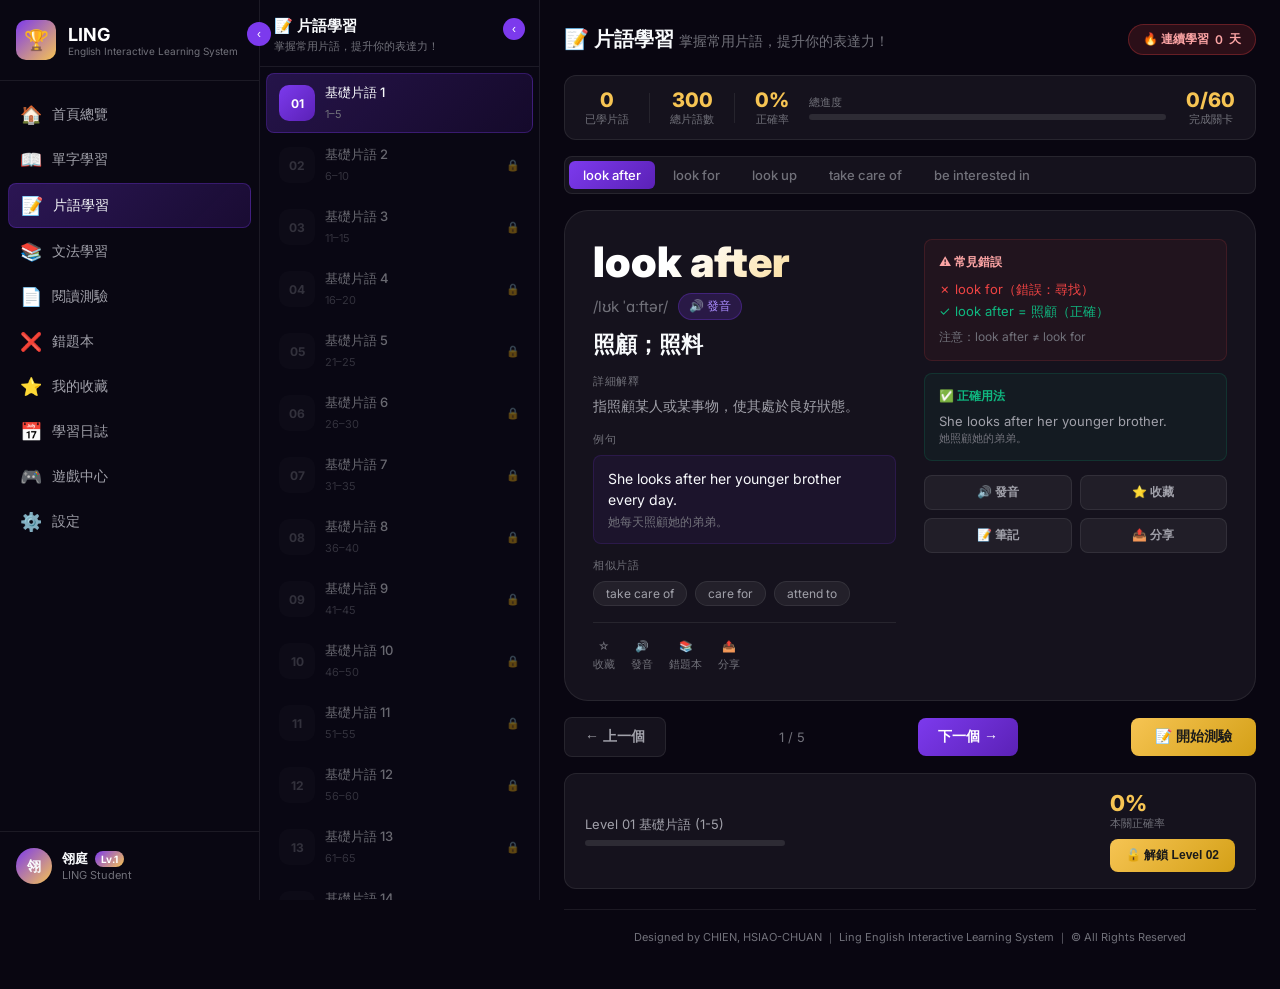
==== pages/phrases.html @ df7aa9bb "fix: phrases next button and speech bug" ====
<!DOCTYPE html>
<html lang="zh-TW">
<head>
<meta charset="UTF-8">
<meta name="viewport" content="width=device-width, initial-scale=1.0">
<title>片語學習 — LING</title>
<link rel="preconnect" href="https://fonts.googleapis.com">
<link href="https://fonts.googleapis.com/css2?family=Inter:wght@400;500;600;700;800;900&display=swap" rel="stylesheet">
<link rel="stylesheet" href="../css/main.css">
<style>
.sidebar2{width:280px;min-height:100vh;background:rgba(10,8,20,.97);border-right:1px solid var(--border);position:fixed;left:var(--sidebar-w);top:0;bottom:0;z-index:90;overflow-y:auto;overflow-x:hidden;transition:width .3s ease}
.sidebar2.collapsed{width:0;overflow:hidden;border-right:none}
.sidebar2-open-btn{position:fixed;top:50%;left:var(--sidebar-w);transform:translateY(-50%);background:var(--purple);border:none;color:white;width:20px;height:48px;border-radius:0 8px 8px 0;cursor:pointer;font-size:14px;z-index:95;display:none;align-items:center;justify-content:center}
.sidebar2-header{padding:16px 14px 12px;border-bottom:1px solid var(--border);position:sticky;top:0;background:rgba(10,8,20,.97);z-index:1;display:flex;align-items:flex-start;justify-content:space-between;white-space:nowrap}
.sidebar2-header h2{font-size:15px;font-weight:700;display:flex;align-items:center;gap:8px;margin-bottom:3px}
.sidebar2-header p{font-size:11px;color:var(--text-muted)}
.sidebar2-collapse-btn{background:var(--purple);border:none;color:white;width:22px;height:22px;border-radius:50%;cursor:pointer;font-size:12px;display:flex;align-items:center;justify-content:center;flex-shrink:0;margin-top:2px}
.level-list{padding:6px}
.level-item{display:flex;align-items:center;gap:10px;padding:10px 12px;border-radius:var(--radius-xs);cursor:pointer;margin-bottom:2px;transition:all var(--transition);border:1px solid transparent}
.level-item:hover{background:var(--bg-card)}
.level-item.active{background:linear-gradient(135deg,rgba(124,58,237,.25),rgba(91,33,182,.15));border-color:rgba(124,58,237,.3)}
.level-item.locked{opacity:.4;cursor:not-allowed}
.level-item.done{border-color:rgba(16,185,129,.2)}
.level-num{width:36px;height:36px;background:rgba(255,255,255,.05);border-radius:10px;display:flex;align-items:center;justify-content:center;font-size:12px;font-weight:700;color:var(--text-muted);flex-shrink:0}
.level-item.active .level-num{background:linear-gradient(135deg,var(--purple),var(--purple-dark));color:white}
.level-item.done .level-num{background:rgba(16,185,129,.2);color:var(--success)}
.level-info{flex:1}
.level-info p{font-size:13px;font-weight:500}
.level-info span{font-size:11px;color:var(--text-muted)}
.phrase-content{margin-left:calc(var(--sidebar-w) + 280px);flex:1;padding:24px;min-height:100vh;transition:margin-left .3s ease;min-width:0}
.phrase-content.expanded{margin-left:calc(var(--sidebar-w) + 24px)}
.phrase-topbar{display:flex;align-items:center;justify-content:space-between;margin-bottom:20px}
.phrase-topbar h1{font-size:20px;font-weight:700}
.word-tabs{display:flex;gap:4px;background:var(--bg-card);border:1px solid var(--border);border-radius:var(--radius-xs);padding:4px;margin-bottom:16px;overflow-x:auto}
.word-tab{padding:6px 14px;border-radius:6px;font-size:13px;font-weight:500;cursor:pointer;color:var(--text-muted);white-space:nowrap;transition:all var(--transition);flex-shrink:0}
.word-tab.active{background:linear-gradient(135deg,var(--purple),var(--purple-dark));color:white}

.phrase-card{background:var(--bg-card);border:1px solid var(--border);border-radius:var(--radius);padding:28px;margin-bottom:16px;display:grid;grid-template-columns:1fr 1fr;gap:28px}
.phrase-main{}
.phrase-title{font-size:42px;font-weight:900;background:linear-gradient(135deg,#fff 30%,var(--gold));-webkit-background-clip:text;-webkit-text-fill-color:transparent;line-height:1.1;margin-bottom:8px}
.phrase-phonetic{font-size:15px;color:var(--text-muted);margin-bottom:10px;display:flex;align-items:center;gap:10px}
.btn-audio{background:rgba(124,58,237,.2);border:1px solid rgba(124,58,237,.3);color:#A78BFA;padding:4px 10px;border-radius:99px;font-size:12px;cursor:pointer}
.phrase-chinese{font-size:22px;font-weight:700;color:var(--text);margin-bottom:6px}
.detail-label{font-size:11px;text-transform:uppercase;letter-spacing:.5px;color:var(--text-muted);margin-bottom:6px;margin-top:14px}
.phrase-detail{font-size:14px;color:var(--text-sec);line-height:1.6}
.example-box{background:rgba(124,58,237,.08);border:1px solid rgba(124,58,237,.15);border-radius:var(--radius-xs);padding:12px 14px;margin-top:8px}
.example-box .en{font-size:14px;color:var(--text);line-height:1.5}
.example-box .en em{color:var(--gold);font-style:normal;font-weight:700}
.example-box .zh{font-size:12px;color:var(--text-muted);margin-top:4px}
.similar-phrases{display:flex;flex-wrap:wrap;gap:8px;margin-top:8px}
.similar-tag{padding:4px 12px;border-radius:99px;background:rgba(255,255,255,.06);border:1px solid var(--border);font-size:12px;color:var(--text-sec);cursor:pointer;transition:all var(--transition)}
.similar-tag:hover{background:rgba(124,58,237,.2)}
.mistake-box{background:rgba(239,68,68,.05);border:1px solid rgba(239,68,68,.15);border-radius:var(--radius-xs);padding:14px}
.mistake-box h4{font-size:12px;font-weight:600;color:#FCA5A5;margin-bottom:10px}
.mistake-wrong{font-size:13px;color:var(--danger);margin-bottom:4px}
.mistake-correct{font-size:13px;color:var(--success)}
.correct-box{background:rgba(16,185,129,.05);border:1px solid rgba(16,185,129,.15);border-radius:var(--radius-xs);padding:14px;margin-top:12px}
.correct-box h4{font-size:12px;font-weight:600;color:var(--success);margin-bottom:8px}
.correct-box .ex{font-size:13px;color:var(--text-sec)}
.quick-tools{display:flex;gap:16px;align-items:center;margin-top:16px;padding-top:16px;border-top:1px solid var(--border)}
.quick-tool{display:flex;flex-direction:column;align-items:center;gap:4px;cursor:pointer;color:var(--text-muted);transition:color var(--transition);font-size:11px}
.quick-tool:hover{color:var(--text)}
.quick-tool.fav{color:var(--gold)}
.word-nav{display:flex;align-items:center;justify-content:space-between;gap:12px}
.btn-nav{display:flex;align-items:center;gap:6px;padding:10px 20px;border-radius:var(--radius-xs);font-size:14px;font-weight:600;cursor:pointer;border:none;transition:all var(--transition)}
.btn-prev{background:var(--bg-card);border:1px solid var(--border);color:var(--text-sec)}
.btn-prev:hover{color:var(--text);background:var(--bg-card-hover)}
.btn-next{background:linear-gradient(135deg,var(--purple),var(--purple-dark));color:white}
.btn-quiz{background:linear-gradient(135deg,var(--gold),var(--gold-dark));color:#1a1a1a;font-weight:700;padding:10px 24px;border-radius:var(--radius-xs);border:none;cursor:pointer;font-size:14px}
.level-footer{background:var(--bg-card);border:1px solid var(--border);border-radius:var(--radius-sm);padding:16px 20px;display:flex;align-items:center;justify-content:space-between;margin-top:16px}
.level-footer-left p{font-size:13px;color:var(--text-sec)}
.level-footer-right .pct{font-size:22px;font-weight:800;color:var(--gold)}
.level-footer-right p{font-size:11px;color:var(--text-muted)}
.total-bar{display:flex;gap:20px;align-items:center;padding:12px 20px;background:var(--bg-card);border:1px solid var(--border);border-radius:var(--radius-sm);margin-bottom:16px}
.ts{text-align:center}.ts .val{font-size:20px;font-weight:800;color:var(--gold)}.ts .lbl{font-size:11px;color:var(--text-muted)}
</style>
</head>
<body>
<div class="app-layout" style="display:flex">
<aside class="sidebar1" id="sidebar1">
  <button class="sidebar1-collapse-btn" id="sidebar-collapse">‹</button>
  <div class="sidebar1-logo"><div class="logo-icon">🏆</div><div class="logo-text"><h2>LING</h2><p>English Interactive Learning System</p></div></div>
  <nav class="sidebar1-nav">
    <a class="nav-item" href="../index.html"><span class="nav-icon">🏠</span><span class="nav-label">首頁總覽</span></a>
    <a class="nav-item" href="vocabulary.html"><span class="nav-icon">📖</span><span class="nav-label">單字學習</span></a>
    <a class="nav-item active" href="phrases.html"><span class="nav-icon">📝</span><span class="nav-label">片語學習</span></a>
    <a class="nav-item" href="grammar.html"><span class="nav-icon">📚</span><span class="nav-label">文法學習</span></a>
    <a class="nav-item" href="reading.html"><span class="nav-icon">📄</span><span class="nav-label">閱讀測驗</span></a>
    <a class="nav-item" href="wrongbook.html"><span class="nav-icon">❌</span><span class="nav-label">錯題本</span></a>
    <a class="nav-item" href="favorite.html"><span class="nav-icon">⭐</span><span class="nav-label">我的收藏</span></a>
    <a class="nav-item" href="journal.html"><span class="nav-icon">📅</span><span class="nav-label">學習日誌</span></a>
    <a class="nav-item" href="game.html"><span class="nav-icon">🎮</span><span class="nav-label">遊戲中心</span></a>
    <a class="nav-item" href="settings.html"><span class="nav-icon">⚙️</span><span class="nav-label">設定</span></a>
  </nav>
  <div class="sidebar1-profile">
    <div class="profile-avatar profile-avatar-img">翎</div>
    <div class="profile-info"><h4><span class="profile-name">翎庭</span> <span class="lv-badge">Lv.1</span></h4><p>LING Student</p></div>
  </div>
</aside>

<aside class="sidebar2" id="sidebar2">
  <div class="sidebar2-header">
    <div><h2>📝 片語學習</h2><p>掌握常用片語，提升你的表達力！</p></div>
    <button class="sidebar2-collapse-btn" onclick="toggleSidebar2()" title="收合">‹</button>
  </div>
  <div class="level-list" id="level-list"></div>
</aside>
<button class="sidebar2-open-btn" id="sidebar2-open" onclick="toggleSidebar2()" title="展開">›</button>

<main class="phrase-content animate-fadeIn">
  <div class="phrase-topbar">
    <h1>📝 片語學習 <span style="font-size:14px;color:var(--text-muted);font-weight:400">掌握常用片語，提升你的表達力！</span></h1>
    <div class="streak-badge" style="background:rgba(239,68,68,.15);border:1px solid rgba(239,68,68,.3);padding:6px 14px;border-radius:99px;font-size:12px;font-weight:600;color:#FCA5A5;display:flex;align-items:center;gap:6px">🔥 連續學習 <span id="streak-count">0</span> 天</div>
  </div>

  <div class="total-bar">
    <div class="ts"><div class="val" id="s-learned">0</div><div class="lbl">已學片語</div></div>
    <div style="width:1px;height:30px;background:var(--border)"></div>
    <div class="ts"><div class="val">300</div><div class="lbl">總片語數</div></div>
    <div style="width:1px;height:30px;background:var(--border)"></div>
    <div class="ts"><div class="val" id="s-acc">0%</div><div class="lbl">正確率</div></div>
    <div style="flex:1"><div style="font-size:11px;color:var(--text-muted);margin-bottom:4px">總進度</div><div class="progress-bar" style="height:6px"><div class="progress-fill" id="s-bar" style="width:0%"></div></div></div>
    <div class="ts"><div class="val" id="s-levels">0/60</div><div class="lbl">完成關卡</div></div>
  </div>

  <div class="word-tabs" id="word-tabs"></div>

  <div class="phrase-card">
    <div class="phrase-main">
      <div class="phrase-title" id="p-phrase">look after</div>
      <div class="phrase-phonetic"><span id="p-phonetic">/lɒk ˈæftər/</span><button class="btn-audio" onclick="speakPhrase()">🔊 發音</button></div>
      <div class="phrase-chinese" id="p-chinese">照顧；照料</div>
      <div class="detail-label">詳細解釋</div>
      <div class="phrase-detail" id="p-detail">指照顧某人或某事物，使其處於良好狀態。常用於照顧家人、朋友或孩子。</div>
      <div class="detail-label">例句</div>
      <div class="example-box">
        <div class="en" id="p-example">She <em>looks after</em> her younger brother every day.</div>
        <div class="zh" id="p-example-zh">她每天照顧她的弟弟。</div>
      </div>
      <div class="detail-label">相似片語</div>
      <div class="similar-phrases" id="similar-phrases">
        <span class="similar-tag">take care of</span>
        <span class="similar-tag">care for</span>
        <span class="similar-tag">attend to</span>
      </div>
      <div class="quick-tools">
        <div class="quick-tool" id="fav-btn" onclick="toggleFav()"><span class="icon">☆</span><span>收藏</span></div>
        <div class="quick-tool" onclick="speakPhrase()"><span class="icon">🔊</span><span>發音</span></div>
        <div class="quick-tool" onclick="addToWrong()"><span class="icon">📚</span><span>錯題本</span></div>
        <div class="quick-tool"><span class="icon">📤</span><span>分享</span></div>
      </div>
    </div>

    <div>
      <div class="mistake-box">
        <h4>⚠️ 常見錯誤</h4>
        <div id="p-mistake-wrong" class="mistake-wrong">✗ look for（錯誤：尋找）</div>
        <div id="p-mistake-correct" class="mistake-correct">✓ look after = 照顧（正確用法）</div>
        <div style="margin-top:8px;font-size:12px;color:var(--text-muted)" id="p-mistake-note">注意：look after ≠ look for</div>
      </div>
      <div class="correct-box">
        <h4>✅ 正確用法</h4>
        <div class="ex" id="p-correct-ex">She looks after her younger brother.<br><span style="font-size:11px;color:var(--text-muted)">她照顧她的弟弟。</span></div>
      </div>
      <div style="margin-top:14px;display:grid;grid-template-columns:1fr 1fr;gap:8px">
        <button class="btn btn-ghost" onclick="speakPhrase()" style="justify-content:center;font-size:12px">🔊 發音</button>
        <button class="btn btn-ghost" onclick="toggleFav()" style="justify-content:center;font-size:12px">⭐ 收藏</button>
        <button class="btn btn-ghost" style="justify-content:center;font-size:12px">📝 筆記</button>
        <button class="btn btn-ghost" style="justify-content:center;font-size:12px">📤 分享</button>
      </div>
    </div>
  </div>

  <div class="word-nav">
    <button class="btn-nav btn-prev" onclick="prevPhrase()">← 上一個</button>
    <div style="font-size:13px;color:var(--text-muted)" id="p-counter">1 / 5</div>
    <button class="btn-nav btn-next" onclick="nextPhrase()">下一個 →</button>
    <button class="btn-quiz" onclick="startQuiz()">📝 開始測驗</button>
  </div>

  <div class="level-footer">
    <div class="level-footer-left">
      <p id="lf-title">Level 01 基礎片語 (1-5)</p>
      <div class="progress-bar" style="width:200px;margin-top:6px"><div class="progress-fill" id="lf-bar" style="width:0%"></div></div>
    </div>
    <div class="level-footer-right">
      <div class="pct" id="lf-pct">0%</div>
      <p>本關正確率</p>
      <button class="btn btn-gold" style="margin-top:8px;font-size:12px" onclick="unlockNext()">🔓 解鎖 Level 02</button>
    </div>
  </div>
  <div class="footer" style="margin-top:20px">Designed by CHIEN, HSIAO-CHUAN ｜ Ling English Interactive Learning System ｜ © All Rights Reserved</div>
</main>
</div>

<script src="../js/app.js"></script>
<script>
const PHRASES = {
  1:[
    {id:"p001",phrase:"look after",chinese:"照顧；照料",phonetic:"/lʊk ˈɑːftər/",detail:"指照顧某人或某事物，使其處於良好狀態。",example:"She looks after her younger brother every day.",exampleZh:"她每天照顧她的弟弟。",similar:["take care of","care for","attend to"],mistake:{wrong:"look for（錯誤：尋找）",correct:"look after = 照顧（正確）",note:"注意：look after ≠ look for"},correctEx:"She looks after her younger brother.<br><span style='font-size:11px;color:var(--text-muted)'>她照顧她的弟弟。</span>"},
    {id:"p002",phrase:"look for",chinese:"尋找",phonetic:"/lʊk fɔːr/",detail:"指積極地尋找某人或某物。",example:"I am looking for my keys.",exampleZh:"我在找我的鑰匙。",similar:["search for","seek","find"],mistake:{wrong:"look after（錯誤：照顧）",correct:"look for = 尋找（正確）",note:"不要和 look after 混淆"},correctEx:"He is looking for a new job.<br><span style='font-size:11px;color:var(--text-muted)'>他在找新工作。</span>"},
    {id:"p003",phrase:"look up",chinese:"查詢；仰望",phonetic:"/lʊk ʌp/",detail:"查詢資訊，或抬頭向上看。",example:"Look up the word in the dictionary.",exampleZh:"在字典裡查這個單字。",similar:["search","check","find out"],mistake:{wrong:"look up to（錯誤：尊敬）",correct:"look up = 查詢（正確）",note:"look up to 表示尊敬某人"},correctEx:"She looked up the answer online.<br><span style='font-size:11px;color:var(--text-muted)'>她在網上查了答案。</span>"},
    {id:"p004",phrase:"take care of",chinese:"照顧；處理",phonetic:"/teɪk kɛr ɒv/",detail:"照顧某人，或處理某事。",example:"He takes care of his elderly parents.",exampleZh:"他照顧他年邁的父母。",similar:["look after","care for","handle"],mistake:{wrong:"take care for（錯誤介系詞）",correct:"take care of + N（正確）",note:"介系詞必須用 of"},correctEx:"She takes care of the children.<br><span style='font-size:11px;color:var(--text-muted)'>她照顧孩子們。</span>"},
    {id:"p005",phrase:"be interested in",chinese:"對⋯感興趣",phonetic:"/biː ˈɪntrəstɪd ɪn/",detail:"表示對某事物有興趣。",example:"She is interested in learning English.",exampleZh:"她對學英語感興趣。",similar:["be fond of","enjoy","like"],mistake:{wrong:"be interested to（錯誤，to後接動詞）",correct:"be interested in + N/Ving（正確）",note:"in 後面接名詞或動名詞"},correctEx:"He is interested in music.<br><span style='font-size:11px;color:var(--text-muted)'>他對音樂感興趣。</span>"}
  ],
  2:[
    {id:"p006",phrase:"give up",chinese:"放棄",phonetic:"/ɡɪv ʌp/",detail:"停止嘗試某件事，或放棄某個習慣。",example:"Don't give up on your dreams.",exampleZh:"不要放棄你的夢想。",similar:["quit","stop trying","surrender"],mistake:{wrong:"give up to（錯誤）",correct:"give up + N/Ving（正確）",note:"up 後直接接名詞或動名詞"},correctEx:"She gave up smoking last year.<br><span style='font-size:11px;color:var(--text-muted)'>她去年戒菸了。</span>"},
    {id:"p007",phrase:"pick up",chinese:"撿起；學會；接人",phonetic:"/pɪk ʌp/",detail:"可指撿起物品、自然學會技能，或開車去接某人。",example:"She picked up Spanish very quickly.",exampleZh:"她很快就學會了西班牙語。",similar:["learn","collect","fetch"],mistake:{wrong:"pick up to（錯誤）",correct:"pick up = 學會 / 撿起（正確）",note:"意思多元，視語境判斷"},correctEx:"Can you pick me up at the airport?<br><span style='font-size:11px;color:var(--text-muted)'>你能去機場接我嗎？</span>"},
    {id:"p008",phrase:"find out",chinese:"發現；查明",phonetic:"/faɪnd aʊt/",detail:"透過調查或偶然機會得知某事。",example:"We need to find out the truth.",exampleZh:"我們需要查明真相。",similar:["discover","learn","figure out"],mistake:{wrong:"find out to（錯誤）",correct:"find out + that/wh-子句（正確）",note:"後面常接 that 子句或疑問詞子句"},correctEx:"She found out that he had lied.<br><span style='font-size:11px;color:var(--text-muted)'>她發現他說謊了。</span>"},
    {id:"p009",phrase:"put off",chinese:"延遲；推遲",phonetic:"/pʊt ɒf/",detail:"將某事推遲到稍後的時間。",example:"Don't put off your homework until tomorrow.",exampleZh:"不要把作業拖到明天。",similar:["delay","postpone","procrastinate"],mistake:{wrong:"put off to（多餘）",correct:"put off + N/Ving（正確）",note:"等同 postpone，後接名詞或動名詞"},correctEx:"They put off the meeting until next week.<br><span style='font-size:11px;color:var(--text-muted)'>他們把會議推遲到下週。</span>"},
    {id:"p010",phrase:"run out of",chinese:"用完；耗盡",phonetic:"/rʌn aʊt ɒv/",detail:"某物的供應量已耗盡。",example:"We ran out of milk this morning.",exampleZh:"我們今天早上牛奶用完了。",similar:["use up","exhaust","deplete"],mistake:{wrong:"run out（少了 of）",correct:"run out of + N（正確）",note:"必須搭配 of，後接名詞"},correctEx:"The car ran out of gas on the highway.<br><span style='font-size:11px;color:var(--text-muted)'>車子在高速公路上沒油了。</span>"}
  ],
  3:[
    {id:"p011",phrase:"turn on",chinese:"打開（電器）",phonetic:"/tɜːrn ɒn/",detail:"啟動電燈、電器或設備。",example:"Please turn on the lights.",exampleZh:"請把燈打開。",similar:["switch on","start","activate"],mistake:{wrong:"open（中式英文錯誤）",correct:"turn on = 開電器（正確）",note:"開電器用 turn on，不用 open"},correctEx:"He turned on the TV to watch the news.<br><span style='font-size:11px;color:var(--text-muted)'>他打開電視看新聞。</span>"},
    {id:"p012",phrase:"turn off",chinese:"關掉（電器）",phonetic:"/tɜːrn ɒf/",detail:"關閉電燈、電器或設備。",example:"Remember to turn off the stove.",exampleZh:"記得把爐子關掉。",similar:["switch off","shut down","deactivate"],mistake:{wrong:"close（中式英文錯誤）",correct:"turn off = 關電器（正確）",note:"關電器用 turn off，不用 close"},correctEx:"She turned off her phone before the exam.<br><span style='font-size:11px;color:var(--text-muted)'>她在考試前關掉手機。</span>"},
    {id:"p013",phrase:"come up with",chinese:"想出；提出（主意）",phonetic:"/kʌm ʌp wɪð/",detail:"想到或提出一個想法、計畫或解決方案。",example:"She came up with a brilliant idea.",exampleZh:"她想出了一個絕妙的主意。",similar:["think of","devise","suggest"],mistake:{wrong:"come up to（錯誤）",correct:"come up with + N（正確）",note:"固定搭配 with，不可替換"},correctEx:"Can you come up with a better plan?<br><span style='font-size:11px;color:var(--text-muted)'>你能想出更好的計畫嗎？</span>"},
    {id:"p014",phrase:"put up with",chinese:"忍受；容忍",phonetic:"/pʊt ʌp wɪð/",detail:"接受或忍受令人不愉快的事或人。",example:"I can't put up with the noise anymore.",exampleZh:"我再也受不了這噪音了。",similar:["tolerate","bear","endure"],mistake:{wrong:"put up for（錯誤）",correct:"put up with + N（正確）",note:"固定三字片語，不可分開"},correctEx:"She put up with her difficult coworker.<br><span style='font-size:11px;color:var(--text-muted)'>她忍受了她難相處的同事。</span>"},
    {id:"p015",phrase:"set up",chinese:"建立；設置",phonetic:"/sɛt ʌp/",detail:"建立組織、系統或設備，或安排某事。",example:"They set up a new company last year.",exampleZh:"他們去年成立了一家新公司。",similar:["establish","create","arrange"],mistake:{wrong:"set up for（通常不需要 for）",correct:"set up + N（正確）",note:"受詞可放中間：set it up"},correctEx:"She set up a meeting for Monday.<br><span style='font-size:11px;color:var(--text-muted)'>她安排了週一的會議。</span>"}
  ],
  4:[
    {id:"p016",phrase:"go on",chinese:"繼續；發生",phonetic:"/ɡoʊ ɒn/",detail:"繼續進行某事，或詢問發生了什麼事。",example:"What's going on here?",exampleZh:"這裡發生了什麼事？",similar:["continue","happen","proceed"],mistake:{wrong:"go on with（有時多餘）",correct:"go on + Ving 或 go on = 發生（正確）",note:"go on doing = 繼續做；What's going on? = 發生什麼？"},correctEx:"Please go on with your presentation.<br><span style='font-size:11px;color:var(--text-muted)'>請繼續你的簡報。</span>"},
    {id:"p017",phrase:"break down",chinese:"故障；崩潰",phonetic:"/breɪk daʊn/",detail:"指機器停止運作，或人情緒失控，也可指分析拆解。",example:"My car broke down on the way to work.",exampleZh:"我的車在上班途中拋錨了。",similar:["malfunction","collapse","fail"],mistake:{wrong:"break up（錯誤：分手）",correct:"break down = 故障 / 情緒崩潰（正確）",note:"break down ≠ break up（分手）"},correctEx:"She broke down in tears after hearing the news.<br><span style='font-size:11px;color:var(--text-muted)'>她聽到消息後哭崩了。</span>"},
    {id:"p018",phrase:"get along with",chinese:"與⋯相處融洽",phonetic:"/ɡɛt əˈlɒŋ wɪð/",detail:"與某人有良好的關係，相處和諧。",example:"She gets along with all her classmates.",exampleZh:"她和所有同學相處得很好。",similar:["get on with","be friendly with","have a good relationship"],mistake:{wrong:"get along for（錯誤介系詞）",correct:"get along with + 人（正確）",note:"介系詞必須用 with"},correctEx:"He gets along well with his neighbors.<br><span style='font-size:11px;color:var(--text-muted)'>他和鄰居相處得很好。</span>"},
    {id:"p019",phrase:"look forward to",chinese:"期待；盼望",phonetic:"/lʊk ˈfɔːrwərd tuː/",detail:"對即將到來的事情感到興奮和期盼。",example:"I'm looking forward to the holiday.",exampleZh:"我很期待這個假期。",similar:["anticipate","expect","await"],mistake:{wrong:"look forward to + V原形（錯誤）",correct:"look forward to + N/Ving（正確）",note:"to 是介系詞，後接名詞或動名詞"},correctEx:"She is looking forward to seeing you again.<br><span style='font-size:11px;color:var(--text-muted)'>她很期待再次見到你。</span>"},
    {id:"p020",phrase:"end up",chinese:"最終；結果是",phonetic:"/ɛnd ʌp/",detail:"描述某事最終的結果，通常是意外的。",example:"He studied hard and ended up getting an A.",exampleZh:"他努力讀書，最後得了A。",similar:["wind up","turn out","eventually"],mistake:{wrong:"end up to（錯誤）",correct:"end up + Ving 或 end up + adj.（正確）",note:"後接動名詞或形容詞，不接不定詞"},correctEx:"They got lost and ended up in the wrong city.<br><span style='font-size:11px;color:var(--text-muted)'>他們迷路後，結果跑到錯誤的城市。</span>"}
  ],
  5:[
    {id:"p021",phrase:"figure out",chinese:"弄清楚；解決",phonetic:"/ˈfɪɡjər aʊt/",detail:"透過思考理解某事或解決某個問題。",example:"I can't figure out how to use this app.",exampleZh:"我搞不清楚如何使用這個應用程式。",similar:["work out","understand","solve"],mistake:{wrong:"figure up（錯誤）",correct:"figure out + N/how to（正確）",note:"後常接 wh- 子句"},correctEx:"She finally figured out the answer.<br><span style='font-size:11px;color:var(--text-muted)'>她終於想出了答案。</span>"},
    {id:"p022",phrase:"take off",chinese:"起飛；脫掉；成功",phonetic:"/teɪk ɒf/",detail:"可指飛機起飛、脫掉衣物，或事業突然成功。",example:"The plane took off at 8 a.m.",exampleZh:"飛機早上8點起飛。",similar:["launch","remove","soar"],mistake:{wrong:"take on（錯誤：承擔）",correct:"take off = 起飛 / 脫下 / 事業起飛（正確）",note:"take off ≠ take on（承擔責任）"},correctEx:"Her business really took off after the ad.<br><span style='font-size:11px;color:var(--text-muted)'>廣告後她的生意突然起飛了。</span>"},
    {id:"p023",phrase:"carry out",chinese:"執行；實施",phonetic:"/ˈkæri aʊt/",detail:"執行計畫、命令或任務。",example:"We need to carry out the plan carefully.",exampleZh:"我們需要謹慎地執行這個計畫。",similar:["execute","implement","perform"],mistake:{wrong:"carry on（錯誤：繼續）",correct:"carry out = 執行（正確）",note:"carry out ≠ carry on（繼續）"},correctEx:"The soldiers carried out their orders.<br><span style='font-size:11px;color:var(--text-muted)'>士兵們執行了命令。</span>"},
    {id:"p024",phrase:"keep up with",chinese:"跟上；保持同步",phonetic:"/kiːp ʌp wɪð/",detail:"跟上某人的速度或保持對某事的了解。",example:"It's hard to keep up with the latest news.",exampleZh:"很難跟上最新消息。",similar:["stay current","follow","catch up"],mistake:{wrong:"keep up to（錯誤）",correct:"keep up with + N（正確）",note:"固定搭配 with"},correctEx:"She works hard to keep up with her classmates.<br><span style='font-size:11px;color:var(--text-muted)'>她努力跟上同學的步伐。</span>"},
    {id:"p025",phrase:"make up",chinese:"編造；和好；構成",phonetic:"/meɪk ʌp/",detail:"可指編造故事、與人和解，或組成某物。",example:"Don't make up excuses.",exampleZh:"不要編造藉口。",similar:["invent","reconcile","compose"],mistake:{wrong:"make up for（錯誤：彌補）",correct:"make up = 編造 / 和好（正確）",note:"make up for = 補償，意義不同"},correctEx:"They made up after the argument.<br><span style='font-size:11px;color:var(--text-muted)'>他們爭吵後和好了。</span>"}
  ],
  6:[
    {id:"p026",phrase:"deal with",chinese:"處理；應對",phonetic:"/diːl wɪð/",detail:"處理問題、情況或人。",example:"She knows how to deal with stress.",exampleZh:"她知道如何應對壓力。",similar:["handle","cope with","manage"],mistake:{wrong:"deal to（錯誤）",correct:"deal with + N（正確）",note:"固定搭配 with"},correctEx:"He dealt with the complaint professionally.<br><span style='font-size:11px;color:var(--text-muted)'>他專業地處理了投訴。</span>"},
    {id:"p027",phrase:"point out",chinese:"指出；提出",phonetic:"/pɔɪnt aʊt/",detail:"指出某個重要的事實或細節。",example:"She pointed out the mistakes in my essay.",exampleZh:"她指出了我文章中的錯誤。",similar:["indicate","highlight","note"],mistake:{wrong:"point to（意義略有不同）",correct:"point out + that/N（正確）",note:"point out 強調告訴別人某事"},correctEx:"He pointed out that the door was unlocked.<br><span style='font-size:11px;color:var(--text-muted)'>他指出門沒有上鎖。</span>"},
    {id:"p028",phrase:"get used to",chinese:"習慣於",phonetic:"/ɡɛt juːst tuː/",detail:"逐漸習慣某事，使其感覺正常。",example:"She got used to waking up early.",exampleZh:"她習慣了早起。",similar:["be accustomed to","adapt to","adjust to"],mistake:{wrong:"get used to + V原形（錯誤）",correct:"get used to + N/Ving（正確）",note:"to 是介系詞，後接名詞或動名詞"},correctEx:"He got used to the cold weather.<br><span style='font-size:11px;color:var(--text-muted)'>他習慣了寒冷的天氣。</span>"},
    {id:"p029",phrase:"bring up",chinese:"提出（話題）；撫養",phonetic:"/brɪŋ ʌp/",detail:"在對話中提出某個話題，或撫養孩子。",example:"She was brought up in Taipei.",exampleZh:"她在台北長大。",similar:["raise","mention","introduce"],mistake:{wrong:"bring on（錯誤：引起）",correct:"bring up = 撫養 / 提出話題（正確）",note:"bring on = 引起，意義不同"},correctEx:"He brought up an interesting point.<br><span style='font-size:11px;color:var(--text-muted)'>他提出了一個有趣的觀點。</span>"},
    {id:"p030",phrase:"throw away",chinese:"丟棄；浪費",phonetic:"/θroʊ əˈweɪ/",detail:"丟棄不再需要的東西，或浪費機會。",example:"Don't throw away this opportunity.",exampleZh:"不要浪費這個機會。",similar:["discard","waste","dispose of"],mistake:{wrong:"throw out（意思相近但用法略有差異）",correct:"throw away + N（正確）",note:"throw away 也可說 throw out"},correctEx:"She threw away all the old magazines.<br><span style='font-size:11px;color:var(--text-muted)'>她把所有舊雜誌都丟了。</span>"}
  ],
  7:[
    {id:"p031",phrase:"go through",chinese:"經歷；檢查",phonetic:"/ɡoʊ θruː/",detail:"經歷困難或艱辛，或仔細檢查某物。",example:"She went through a tough time last year.",exampleZh:"她去年經歷了一段艱難時期。",similar:["experience","examine","undergo"],mistake:{wrong:"go across（錯誤）",correct:"go through = 經歷 / 檢查（正確）",note:"go through = 穿越、查閱、經歷"},correctEx:"Let's go through the report one more time.<br><span style='font-size:11px;color:var(--text-muted)'>讓我們再看一遍報告。</span>"},
    {id:"p032",phrase:"take part in",chinese:"參與；參加",phonetic:"/teɪk pɑːrt ɪn/",detail:"參與某個活動、計畫或事件。",example:"She took part in the singing contest.",exampleZh:"她參加了歌唱比賽。",similar:["participate in","join","be involved in"],mistake:{wrong:"take part of（錯誤介系詞）",correct:"take part in + N（正確）",note:"介系詞必須用 in"},correctEx:"He took part in the science project.<br><span style='font-size:11px;color:var(--text-muted)'>他參與了科學專題。</span>"},
    {id:"p033",phrase:"pay attention to",chinese:"注意；留意",phonetic:"/peɪ əˈtɛnʃən tuː/",detail:"專注於某事或某人，仔細觀察。",example:"Please pay attention to the teacher.",exampleZh:"請注意聽老師說話。",similar:["focus on","concentrate on","notice"],mistake:{wrong:"pay attention for（錯誤介系詞）",correct:"pay attention to + N（正確）",note:"固定搭配 to"},correctEx:"You need to pay attention to the details.<br><span style='font-size:11px;color:var(--text-muted)'>你需要注意細節。</span>"},
    {id:"p034",phrase:"make sense",chinese:"有道理；合理",phonetic:"/meɪk sɛns/",detail:"某事是合理的、可理解的，或具有邏輯性。",example:"Your explanation makes perfect sense.",exampleZh:"你的解釋完全合理。",similar:["be logical","be reasonable","be clear"],mistake:{wrong:"make senses（錯誤，sense 不加 s）",correct:"make sense（正確，sense 不加 s）",note:"sense 在此固定用單數"},correctEx:"It makes sense to save money while you're young.<br><span style='font-size:11px;color:var(--text-muted)'>年輕時存錢是有道理的。</span>"},
    {id:"p035",phrase:"fall behind",chinese:"落後；拖欠",phonetic:"/fɔːl bɪˈhaɪnd/",detail:"在進度、工作或付款上落後於他人或預定計畫。",example:"He fell behind in his studies after being sick.",exampleZh:"生病後他的學習落後了。",similar:["lag behind","be behind","drop back"],mistake:{wrong:"fall back（意義不同：後退）",correct:"fall behind = 落後（正確）",note:"fall back ≠ fall behind"},correctEx:"She fell behind on her rent payments.<br><span style='font-size:11px;color:var(--text-muted)'>她在租金繳付上拖欠了。</span>"}
  ],
  8:[
    {id:"p036",phrase:"stand out",chinese:"突出；顯眼",phonetic:"/stænd aʊt/",detail:"比其他人或事物更顯眼或更優秀。",example:"Her red dress really stands out.",exampleZh:"她的紅色洋裝真的很顯眼。",similar:["be noticeable","be prominent","shine"],mistake:{wrong:"stand up（錯誤：站起來）",correct:"stand out = 突出（正確）",note:"stand out ≠ stand up（站起來）"},correctEx:"She stood out from the crowd with her talent.<br><span style='font-size:11px;color:var(--text-muted)'>她以才能在人群中脫穎而出。</span>"},
    {id:"p037",phrase:"work out",chinese:"解決；鍛鍊；算出",phonetic:"/wɜːrk aʊt/",detail:"可指解決問題、計算出答案，或進行身體鍛鍊。",example:"Things will work out in the end.",exampleZh:"事情最終會解決的。",similar:["exercise","solve","calculate"],mistake:{wrong:"work on（意義不同：努力做）",correct:"work out = 解決 / 鍛鍊（正確）",note:"work out ≠ work on（努力做某事）"},correctEx:"He works out at the gym every morning.<br><span style='font-size:11px;color:var(--text-muted)'>他每天早上去健身房鍛鍊。</span>"},
    {id:"p038",phrase:"depend on",chinese:"依賴；取決於",phonetic:"/dɪˈpɛnd ɒn/",detail:"依賴某人或某事，或根據情況而定。",example:"It depends on the weather.",exampleZh:"這取決於天氣。",similar:["rely on","count on","hinge on"],mistake:{wrong:"depend at / depend in（錯誤）",correct:"depend on + N（正確）",note:"固定搭配 on"},correctEx:"Success depends on hard work and determination.<br><span style='font-size:11px;color:var(--text-muted)'>成功取決於努力和決心。</span>"},
    {id:"p039",phrase:"give back",chinese:"歸還；回報",phonetic:"/ɡɪv bæk/",detail:"把借來的東西歸還，或回饋社會。",example:"Please give back the book you borrowed.",exampleZh:"請把你借的書還回來。",similar:["return","repay","restore"],mistake:{wrong:"give it back for（多餘）",correct:"give back + N 或 give + N + back（正確）",note:"受詞可放中間或後面"},correctEx:"She gave back all the money she owed.<br><span style='font-size:11px;color:var(--text-muted)'>她還清了她欠的所有錢。</span>"},
    {id:"p040",phrase:"slow down",chinese:"減速；放慢",phonetic:"/sloʊ daʊn/",detail:"降低速度，或讓事情進行得更緩慢。",example:"Slow down! You're driving too fast.",exampleZh:"慢下來！你開得太快了。",similar:["decelerate","reduce speed","ease up"],mistake:{wrong:"slow up（較少用）",correct:"slow down = 減速（正確）",note:"slow up 較老式，slow down 更常用"},correctEx:"The doctor told him to slow down at work.<br><span style='font-size:11px;color:var(--text-muted)'>醫生告訴他工作要放慢步調。</span>"}
  ],
  9:[
    {id:"p041",phrase:"make a difference",chinese:"有所不同；發揮作用",phonetic:"/meɪk ə ˈdɪfərəns/",detail:"產生重要的影響或改變某種情況。",example:"Your vote can make a difference.",exampleZh:"你的一票可以發揮作用。",similar:["have an impact","matter","change things"],mistake:{wrong:"make the difference（有時正確，但意義稍有不同）",correct:"make a difference = 發揮作用（正確）",note:"make a difference 指有正面影響"},correctEx:"Volunteering can make a big difference.<br><span style='font-size:11px;color:var(--text-muted)'>做志工可以產生很大的影響。</span>"},
    {id:"p042",phrase:"apply for",chinese:"申請",phonetic:"/əˈplaɪ fɔːr/",detail:"正式申請工作、學校入學、獎學金等。",example:"She applied for a scholarship.",exampleZh:"她申請了獎學金。",similar:["request","submit an application","register for"],mistake:{wrong:"apply to（有時正確，但對象不同）",correct:"apply for + 職位/獎項（正確）",note:"apply for = 申請某職位；apply to = 申請某機構"},correctEx:"He applied for a job at the hospital.<br><span style='font-size:11px;color:var(--text-muted)'>他申請了醫院的工作。</span>"},
    {id:"p043",phrase:"take advantage of",chinese:"利用；佔便宜",phonetic:"/teɪk ədˈvɑːntɪdʒ ɒv/",detail:"利用機會或資源，有時含有不公平地佔便宜的意思。",example:"Take advantage of every learning opportunity.",exampleZh:"好好利用每一個學習機會。",similar:["make use of","exploit","utilize"],mistake:{wrong:"take advantage to（錯誤介系詞）",correct:"take advantage of + N（正確）",note:"固定搭配 of"},correctEx:"She took advantage of the sale to buy books.<br><span style='font-size:11px;color:var(--text-muted)'>她趁特賣買了書。</span>"},
    {id:"p044",phrase:"be aware of",chinese:"意識到；知道",phonetic:"/biː əˈwɛr ɒv/",detail:"知道或意識到某事的存在或重要性。",example:"Are you aware of the risks?",exampleZh:"你意識到風險了嗎？",similar:["know about","realize","notice"],mistake:{wrong:"be aware for（錯誤介系詞）",correct:"be aware of + N（正確）",note:"固定搭配 of"},correctEx:"Students should be aware of plagiarism rules.<br><span style='font-size:11px;color:var(--text-muted)'>學生應該了解抄襲規定。</span>"},
    {id:"p045",phrase:"get rid of",chinese:"擺脫；去除",phonetic:"/ɡɛt rɪd ɒv/",detail:"消除不需要或令人不舒服的東西。",example:"She tried to get rid of bad habits.",exampleZh:"她試圖擺脫壞習慣。",similar:["remove","eliminate","throw away"],mistake:{wrong:"get rid from（錯誤介系詞）",correct:"get rid of + N（正確）",note:"固定搭配 of"},correctEx:"He got rid of all the clutter in his room.<br><span style='font-size:11px;color:var(--text-muted)'>他清除了房間裡所有的雜物。</span>"}
  ],
  10:[
    {id:"p046",phrase:"give in",chinese:"讓步；屈服",phonetic:"/ɡɪv ɪn/",detail:"停止抵抗並接受某人的要求或某種情況。",example:"Don't give in to peer pressure.",exampleZh:"不要向同儕壓力屈服。",similar:["yield","surrender","back down"],mistake:{wrong:"give up（意義不同：放棄）",correct:"give in = 讓步（正確）",note:"give in = 屈服於外部壓力；give up = 停止嘗試"},correctEx:"After hours of negotiation, he finally gave in.<br><span style='font-size:11px;color:var(--text-muted)'>幾小時談判後，他終於讓步了。</span>"},
    {id:"p047",phrase:"catch up",chinese:"趕上；補上",phonetic:"/kætʃ ʌp/",detail:"趕上先前落後的進度，或與久未聯絡的人敘舊。",example:"I need to catch up on my sleep.",exampleZh:"我需要補眠。",similar:["keep up","reach","make up"],mistake:{wrong:"catch on（錯誤：流行/理解）",correct:"catch up (on) + N（正確）",note:"catch on = 流行或理解，意義不同"},correctEx:"Let's catch up over coffee sometime.<br><span style='font-size:11px;color:var(--text-muted)'>找時間喝咖啡敘舊吧。</span>"},
    {id:"p048",phrase:"hand in",chinese:"繳交；提交",phonetic:"/hænd ɪn/",detail:"將作業、報告或文件交給負責人。",example:"Please hand in your homework by Friday.",exampleZh:"請在週五前繳交作業。",similar:["submit","turn in","give in"],mistake:{wrong:"hand on（錯誤）",correct:"hand in = 繳交（正確）",note:"hand in = turn in = submit"},correctEx:"She handed in her assignment early.<br><span style='font-size:11px;color:var(--text-muted)'>她提前繳交了作業。</span>"},
    {id:"p049",phrase:"show off",chinese:"炫耀",phonetic:"/ʃoʊ ɒf/",detail:"為了引起他人的注意或讚美而展示技能或財物。",example:"Stop showing off your new phone.",exampleZh:"別再炫耀你的新手機了。",similar:["brag","boast","flaunt"],mistake:{wrong:"show up（意義不同：出現）",correct:"show off = 炫耀（正確）",note:"show off ≠ show up（出現、讓人難堪）"},correctEx:"He showed off his dance moves at the party.<br><span style='font-size:11px;color:var(--text-muted)'>他在派對上炫耀他的舞步。</span>"},
    {id:"p050",phrase:"drop out",chinese:"退出；輟學",phonetic:"/drɒp aʊt/",detail:"從學校、比賽或組織中退出。",example:"He dropped out of high school at 16.",exampleZh:"他16歲時從高中輟學。",similar:["quit","withdraw","leave"],mistake:{wrong:"drop off（錯誤：下車/送達）",correct:"drop out of + N（正確）",note:"drop off = 送到某處/瞌睡，意義不同"},correctEx:"She dropped out of the race due to injury.<br><span style='font-size:11px;color:var(--text-muted)'>她因傷退出了比賽。</span>"}
  ],
  11:[
    {id:"p051",phrase:"look into",chinese:"調查；深入研究",phonetic:"/lʊk ˈɪntuː/",detail:"仔細調查或研究某個問題或情況。",example:"The police are looking into the case.",exampleZh:"警方正在調查此案。",similar:["investigate","examine","research"],mistake:{wrong:"look in（少 to，意義不同）",correct:"look into + N（正確）",note:"into 不可省略"},correctEx:"We'll look into the matter right away.<br><span style='font-size:11px;color:var(--text-muted)'>我們會立刻調查這件事。</span>"},
    {id:"p052",phrase:"take over",chinese:"接管；接手",phonetic:"/teɪk ˈoʊvər/",detail:"接管某人的職責或控制某個組織、公司。",example:"She took over the company after her father retired.",exampleZh:"父親退休後她接管了公司。",similar:["take charge","take control","assume control"],mistake:{wrong:"take on（意義不同：承擔工作）",correct:"take over = 接管（正確）",note:"take on = 承擔工作；take over = 接管控制"},correctEx:"A new manager took over the department.<br><span style='font-size:11px;color:var(--text-muted)'>新經理接管了部門。</span>"},
    {id:"p053",phrase:"come across",chinese:"偶然遇到；給人印象",phonetic:"/kʌm əˈkrɒs/",detail:"偶然發現或遇見某物/某人，或給人某種印象。",example:"I came across an old photo.",exampleZh:"我偶然發現了一張舊照片。",similar:["encounter","stumble upon","find"],mistake:{wrong:"come over（意義不同：過來）",correct:"come across = 偶然遇到（正確）",note:"come over = 過來拜訪，意義不同"},correctEx:"She came across as very confident.<br><span style='font-size:11px;color:var(--text-muted)'>她給人一種非常自信的印象。</span>"},
    {id:"p054",phrase:"cut down on",chinese:"減少（消費或使用）",phonetic:"/kʌt daʊn ɒn/",detail:"減少某種習慣性行為的頻率或量。",example:"He's trying to cut down on sugar.",exampleZh:"他正在努力減少糖的攝取。",similar:["reduce","decrease","limit"],mistake:{wrong:"cut down to（錯誤用法）",correct:"cut down on + N（正確）",note:"固定搭配 on"},correctEx:"She cut down on coffee to sleep better.<br><span style='font-size:11px;color:var(--text-muted)'>她減少喝咖啡以改善睡眠。</span>"},
    {id:"p055",phrase:"put forward",chinese:"提出（建議/計畫）",phonetic:"/pʊt ˈfɔːrwərd/",detail:"正式提出一個想法、提案或論點供他人考慮。",example:"She put forward a new proposal.",exampleZh:"她提出了一個新提案。",similar:["propose","suggest","present"],mistake:{wrong:"put forth（意思相近但較正式）",correct:"put forward + N（正確）",note:"put forward 較口語，put forth 較文學性"},correctEx:"He put forward a plan to reduce costs.<br><span style='font-size:11px;color:var(--text-muted)'>他提出了降低成本的計畫。</span>"}
  ],
  12:[
    {id:"p056",phrase:"bring about",chinese:"引起；導致",phonetic:"/brɪŋ əˈbaʊt/",detail:"引起或造成某個變化或結果。",example:"Technology has brought about many changes.",exampleZh:"科技帶來了許多變化。",similar:["cause","lead to","result in"],mistake:{wrong:"bring out（意義不同：推出）",correct:"bring about = 引起（正確）",note:"bring out = 推出新產品，意義不同"},correctEx:"The new law brought about social changes.<br><span style='font-size:11px;color:var(--text-muted)'>新法律帶來了社會變化。</span>"},
    {id:"p057",phrase:"keep in mind",chinese:"記住；牢記",phonetic:"/kiːp ɪn maɪnd/",detail:"記住某件重要的事情，以免遺忘。",example:"Keep in mind that the exam is tomorrow.",exampleZh:"記住考試是明天。",similar:["remember","bear in mind","not forget"],mistake:{wrong:"keep on mind（錯誤介系詞）",correct:"keep in mind（正確）",note:"固定搭配 in，不可替換"},correctEx:"Keep in mind that rules may change.<br><span style='font-size:11px;color:var(--text-muted)'>記住規則可能會改變。</span>"},
    {id:"p058",phrase:"live up to",chinese:"達到（期望）；不辜負",phonetic:"/lɪv ʌp tuː/",detail:"達到預期的標準或履行承諾。",example:"He didn't live up to our expectations.",exampleZh:"他沒有達到我們的期望。",similar:["meet","fulfill","satisfy"],mistake:{wrong:"live up for（錯誤）",correct:"live up to + N（正確）",note:"固定搭配 to"},correctEx:"She lived up to her reputation as a top student.<br><span style='font-size:11px;color:var(--text-muted)'>她不負頂尖學生的聲譽。</span>"},
    {id:"p059",phrase:"fill in",chinese:"填寫；代替",phonetic:"/fɪl ɪn/",detail:"填寫表格空白處，或暫時代替某人的職位。",example:"Please fill in this form.",exampleZh:"請填寫這份表格。",similar:["complete","substitute","cover"],mistake:{wrong:"fill up（錯誤：填滿容器）",correct:"fill in = 填寫 / 代班（正確）",note:"fill up = 把容器加滿，意義不同"},correctEx:"Can you fill in for me while I'm away?<br><span style='font-size:11px;color:var(--text-muted)'>我不在時你能代替我嗎？</span>"},
    {id:"p060",phrase:"go off",chinese:"（鬧鐘）響；爆炸；腐壞",phonetic:"/ɡoʊ ɒf/",detail:"指鬧鐘或警報響起，炸彈爆炸，或食物變壞。",example:"My alarm went off at 7 a.m.",exampleZh:"我的鬧鐘早上7點響了。",similar:["ring","explode","spoil"],mistake:{wrong:"go out（意義不同：熄滅/外出）",correct:"go off = 響起 / 爆炸 / 腐壞（正確）",note:"go off ≠ go out（燈熄了/外出）"},correctEx:"The milk went off because it wasn't refrigerated.<br><span style='font-size:11px;color:var(--text-muted)'>牛奶因為沒有冷藏而壞掉了。</span>"}
  ],
  13:[
    {id:"p061",phrase:"account for",chinese:"解釋；占（比例）",phonetic:"/əˈkaʊnt fɔːr/",detail:"解釋某事的原因，或佔總量的某個比例。",example:"How do you account for the missing money?",exampleZh:"你如何解釋那筆失蹤的錢？",similar:["explain","make up","represent"],mistake:{wrong:"account to（錯誤）",correct:"account for = 解釋 / 佔（正確）",note:"固定搭配 for"},correctEx:"Students account for half of the population here.<br><span style='font-size:11px;color:var(--text-muted)'>學生佔這裡人口的一半。</span>"},
    {id:"p062",phrase:"call off",chinese:"取消",phonetic:"/kɔːl ɒf/",detail:"取消已計畫的活動或事件。",example:"They called off the game due to rain.",exampleZh:"他們因為下雨取消了比賽。",similar:["cancel","abandon","cancel out"],mistake:{wrong:"call out（意義不同：呼叫/指責）",correct:"call off = 取消（正確）",note:"call out = 呼叫或公開批評，意義不同"},correctEx:"The concert was called off at the last minute.<br><span style='font-size:11px;color:var(--text-muted)'>音樂會在最後一刻被取消了。</span>"},
    {id:"p063",phrase:"set aside",chinese:"撥出；擱置",phonetic:"/sɛt əˈsaɪd/",detail:"為特定目的保留時間或金錢，或暫時忽略某事。",example:"Set aside some time for exercise.",exampleZh:"撥出一些時間運動。",similar:["reserve","save","put aside"],mistake:{wrong:"set apart（意義類似但略有不同）",correct:"set aside + N（正確）",note:"set apart 強調區分；set aside 強調保留"},correctEx:"She set aside money each month for savings.<br><span style='font-size:11px;color:var(--text-muted)'>她每月撥出一些錢存起來。</span>"},
    {id:"p064",phrase:"run into",chinese:"偶然遇見；撞上",phonetic:"/rʌn ˈɪntuː/",detail:"意外地遇見某人，或遇到問題/困難。",example:"I ran into my old teacher at the market.",exampleZh:"我在市場偶遇了我的老師。",similar:["bump into","encounter","meet by chance"],mistake:{wrong:"run to（錯誤）",correct:"run into + 人/問題（正確）",note:"也可說 bump into（更口語）"},correctEx:"We ran into some problems with the project.<br><span style='font-size:11px;color:var(--text-muted)'>我們在這個專題上碰到了一些問題。</span>"},
    {id:"p065",phrase:"come to",chinese:"達到；甦醒；合計",phonetic:"/kʌm tuː/",detail:"達到某個金額、結論或狀態，或從昏迷中清醒。",example:"The total comes to $500.",exampleZh:"總計是500美元。",similar:["amount to","total","regain consciousness"],mistake:{wrong:"come up to（意義不同：走近）",correct:"come to + 數字/結論（正確）",note:"come up to = 走向某人，come to = 合計/甦醒"},correctEx:"She came to in the hospital after the accident.<br><span style='font-size:11px;color:var(--text-muted)'>意外後她在醫院中清醒過來。</span>"}
  ],
  14:[
    {id:"p066",phrase:"go against",chinese:"違反；反對",phonetic:"/ɡoʊ əˈɡɛnst/",detail:"違背規則、原則或某人的意願。",example:"This goes against the school rules.",exampleZh:"這違反了學校規定。",similar:["violate","oppose","contradict"],mistake:{wrong:"go for（意義相反：支持）",correct:"go against = 違反 / 反對（正確）",note:"go for = 支持，go against = 反對"},correctEx:"His actions went against his own values.<br><span style='font-size:11px;color:var(--text-muted)'>他的行為違背了他自己的價值觀。</span>"},
    {id:"p067",phrase:"hold on",chinese:"等一下；堅持",phonetic:"/hoʊld ɒn/",detail:"讓人等候，或在困難情況下堅持下去。",example:"Hold on, I'll be right back.",exampleZh:"等一下，我馬上回來。",similar:["wait","persist","hang on"],mistake:{wrong:"hold up（意義不同：延遲/搶劫）",correct:"hold on = 等待 / 堅持（正確）",note:"hold up = 耽誤或搶劫，意義不同"},correctEx:"Hold on to your dreams even when it's hard.<br><span style='font-size:11px;color:var(--text-muted)'>即使困難，也要堅持你的夢想。</span>"},
    {id:"p068",phrase:"draw attention to",chinese:"引起對⋯的注意",phonetic:"/drɔː əˈtɛnʃən tuː/",detail:"使人注意到某個重要的事情或問題。",example:"She drew attention to the environmental issue.",exampleZh:"她引起了大家對環境問題的關注。",similar:["highlight","point out","bring to light"],mistake:{wrong:"draw attention for（錯誤）",correct:"draw attention to + N（正確）",note:"固定搭配 to"},correctEx:"The report drew attention to health risks.<br><span style='font-size:11px;color:var(--text-muted)'>報告引起了對健康風險的關注。</span>"},
    {id:"p069",phrase:"turn out",chinese:"結果是；出現",phonetic:"/tɜːrn aʊt/",detail:"最終的結果是某樣，或大批人出席某活動。",example:"It turned out to be a great day.",exampleZh:"結果是個美好的一天。",similar:["end up","prove","result"],mistake:{wrong:"turn up（意義不同：出現/調大音量）",correct:"turn out = 結果是（正確）",note:"turn up = 調高音量 / 意外出現"},correctEx:"Thousands turned out for the concert.<br><span style='font-size:11px;color:var(--text-muted)'>數千人出席了音樂會。</span>"},
    {id:"p070",phrase:"mix up",chinese:"混淆；搞混",phonetic:"/mɪks ʌp/",detail:"把兩件事或兩個人搞混，或弄亂某物。",example:"I often mix up these two words.",exampleZh:"我常常搞混這兩個字。",similar:["confuse","muddle","jumble"],mistake:{wrong:"mix together（較不精確）",correct:"mix up = 搞混（正確）",note:"mix up 強調錯誤的混淆"},correctEx:"She mixed up the twins' names again.<br><span style='font-size:11px;color:var(--text-muted)'>她又把那對雙胞胎的名字搞混了。</span>"}
  ],
  15:[
    {id:"p071",phrase:"take in",chinese:"接收（資訊）；欺騙；縮短",phonetic:"/teɪk ɪn/",detail:"吸收資訊、欺騙某人，或將衣物改小。",example:"There was so much information to take in.",exampleZh:"有太多資訊要消化了。",similar:["absorb","deceive","understand"],mistake:{wrong:"take in with（多餘）",correct:"take in = 消化吸收 / 被欺騙（正確）",note:"be taken in = 被騙"},correctEx:"He was taken in by the scam.<br><span style='font-size:11px;color:var(--text-muted)'>他被騙局騙了。</span>"},
    {id:"p072",phrase:"wear out",chinese:"磨損；精疲力竭",phonetic:"/wɛr aʊt/",detail:"使物品因使用過度而損壞，或使人極度疲憊。",example:"The long hike wore me out.",exampleZh:"長途健行讓我筋疲力盡。",similar:["exhaust","tire out","use up"],mistake:{wrong:"wear down（類似但意指逐漸磨損）",correct:"wear out = 磨損 / 精疲力竭（正確）",note:"wear down 也可用，但 wear out 更口語"},correctEx:"These shoes are completely worn out.<br><span style='font-size:11px;color:var(--text-muted)'>這雙鞋完全磨壞了。</span>"},
    {id:"p073",phrase:"stick to",chinese:"堅持；遵守",phonetic:"/stɪk tuː/",detail:"堅持計畫、規則或習慣，不輕易改變。",example:"Stick to your study schedule.",exampleZh:"堅持你的讀書計畫。",similar:["adhere to","keep to","follow"],mistake:{wrong:"stick with（意思相近，但 stick with 更口語）",correct:"stick to + N（正確）",note:"stick to 更正式；stick with 更口語"},correctEx:"She stuck to her diet even at parties.<br><span style='font-size:11px;color:var(--text-muted)'>即使在派對上她也堅持飲食控制。</span>"},
    {id:"p074",phrase:"back up",chinese:"備份；支持；倒車",phonetic:"/bæk ʌp/",detail:"備份資料、支持某人的說法，或將車倒退。",example:"Always back up your files.",exampleZh:"務必備份你的檔案。",similar:["support","reverse","save"],mistake:{wrong:"back out（意義不同：退出）",correct:"back up = 備份 / 支持（正確）",note:"back out = 退出協議，意義不同"},correctEx:"He backed up his friend's story.<br><span style='font-size:11px;color:var(--text-muted)'>他支持了朋友的說法。</span>"},
    {id:"p075",phrase:"go over",chinese:"複習；查看",phonetic:"/ɡoʊ ˈoʊvər/",detail:"仔細檢查或複習某事。",example:"Let's go over the notes before the exam.",exampleZh:"考試前我們來複習一下筆記。",similar:["review","check","revise"],mistake:{wrong:"go through（意思相近，但 go over 更強調反覆查看）",correct:"go over + N（正確）",note:"go over 強調仔細重看；go through 強調逐一過"},correctEx:"She went over her presentation slides.<br><span style='font-size:11px;color:var(--text-muted)'>她複習了她的簡報投影片。</span>"}
  ],
  16:[
    {id:"p076",phrase:"rule out",chinese:"排除；否決",phonetic:"/ruːl aʊt/",detail:"排除某種可能性或選項。",example:"We can't rule out the possibility.",exampleZh:"我們不能排除這種可能性。",similar:["exclude","eliminate","dismiss"],mistake:{wrong:"rule off（錯誤）",correct:"rule out = 排除（正確）",note:"常用於否定：can't rule out = 不能排除"},correctEx:"The doctor ruled out a serious illness.<br><span style='font-size:11px;color:var(--text-muted)'>醫生排除了嚴重疾病的可能。</span>"},
    {id:"p077",phrase:"get over",chinese:"克服；從⋯中恢復",phonetic:"/ɡɛt ˈoʊvər/",detail:"從疾病、失望或失戀中恢復過來。",example:"It took her a long time to get over the breakup.",exampleZh:"她花了很長時間才從分手中走出來。",similar:["recover from","overcome","move on"],mistake:{wrong:"get over with（不同意思：盡快結束）",correct:"get over + N（正確）",note:"get over with = 盡快完成（略帶不情願）"},correctEx:"He finally got over his fear of flying.<br><span style='font-size:11px;color:var(--text-muted)'>他終於克服了對搭飛機的恐懼。</span>"},
    {id:"p078",phrase:"stand by",chinese:"支持；待命；旁觀",phonetic:"/stænd baɪ/",detail:"支持某人，或保持準備狀態，也可指袖手旁觀。",example:"I'll always stand by you.",exampleZh:"我永遠支持你。",similar:["support","wait","be ready"],mistake:{wrong:"stand for（意義不同：代表）",correct:"stand by + 人/N（正確）",note:"stand for = 代表；stand by = 支持/待命"},correctEx:"Emergency crews stood by in case of flooding.<br><span style='font-size:11px;color:var(--text-muted)'>緊急人員待命以防洪水。</span>"},
    {id:"p079",phrase:"carry on",chinese:"繼續進行",phonetic:"/ˈkæri ɒn/",detail:"不停頓地繼續做某事。",example:"Please carry on with your work.",exampleZh:"請繼續你的工作。",similar:["continue","go on","proceed"],mistake:{wrong:"carry out（意義不同：執行）",correct:"carry on + Ving / carry on with + N（正確）",note:"carry out = 執行特定任務；carry on = 繼續"},correctEx:"Despite the rain, they carried on with the picnic.<br><span style='font-size:11px;color:var(--text-muted)'>儘管下雨，他們仍繼續野餐。</span>"},
    {id:"p080",phrase:"let down",chinese:"使失望；放下",phonetic:"/lɛt daʊn/",detail:"讓依賴或相信你的人感到失望。",example:"Don't let your parents down.",exampleZh:"不要讓父母失望。",similar:["disappoint","fail","discourage"],mistake:{wrong:"let go（意義不同：放開）",correct:"let + 人 + down（正確）",note:"受詞放中間：let sb down"},correctEx:"She felt let down by her teammates.<br><span style='font-size:11px;color:var(--text-muted)'>她因隊友而感到失望。</span>"}
  ],
  17:[
    {id:"p081",phrase:"narrow down",chinese:"縮小（範圍）",phonetic:"/ˈnæroʊ daʊn/",detail:"從眾多選項中減少到少數幾個。",example:"We narrowed down the list to three candidates.",exampleZh:"我們把名單縮小到三個候選人。",similar:["limit","reduce","shortlist"],mistake:{wrong:"narrow up（錯誤）",correct:"narrow down + N（正確）",note:"只能用 down，不可用 up"},correctEx:"Please narrow down your essay topic.<br><span style='font-size:11px;color:var(--text-muted)'>請縮小你的作文題目範圍。</span>"},
    {id:"p082",phrase:"step up",chinese:"加強；站出來",phonetic:"/stɛp ʌp/",detail:"增加努力程度，或在需要時自願承擔責任。",example:"We need to step up our efforts.",exampleZh:"我們需要加強努力。",similar:["increase","intensify","take charge"],mistake:{wrong:"step on（意義不同：踩上去）",correct:"step up = 加強 / 站出來（正確）",note:"step on = 踩，step up = 提升行動力"},correctEx:"She stepped up when the team needed a leader.<br><span style='font-size:11px;color:var(--text-muted)'>當團隊需要領導者時她站了出來。</span>"},
    {id:"p083",phrase:"refer to",chinese:"提到；查閱；稱為",phonetic:"/rɪˈfɜːr tuː/",detail:"提及某人或某事，或查閱資料，也可指稱謂。",example:"Please refer to the chart on page 5.",exampleZh:"請參考第5頁的圖表。",similar:["mention","consult","cite"],mistake:{wrong:"refer for（錯誤）",correct:"refer to + N（正確）",note:"固定搭配 to"},correctEx:"He referred to the dictionary for help.<br><span style='font-size:11px;color:var(--text-muted)'>他查字典尋求幫助。</span>"},
    {id:"p084",phrase:"come down with",chinese:"患上（疾病）",phonetic:"/kʌm daʊn wɪð/",detail:"開始生病，通常是輕微的疾病。",example:"She came down with a cold.",exampleZh:"她感冒了。",similar:["develop","catch","get"],mistake:{wrong:"come down to（意義不同：歸結於）",correct:"come down with + 疾病（正確）",note:"come down to = 歸結到某點，意義不同"},correctEx:"He came down with the flu last winter.<br><span style='font-size:11px;color:var(--text-muted)'>他去年冬天患了流感。</span>"},
    {id:"p085",phrase:"lay off",chinese:"解雇；停止",phonetic:"/leɪ ɒf/",detail:"因業務縮減而裁員，也可非正式地表示停止做某事。",example:"The company laid off 200 workers.",exampleZh:"公司裁了200名員工。",similar:["fire","dismiss","stop"],mistake:{wrong:"lay out（意義不同：規劃/展示）",correct:"lay off = 裁員 / 停止（正確）",note:"lay out = 展示或規劃，意義不同"},correctEx:"Lay off the junk food for a while.<br><span style='font-size:11px;color:var(--text-muted)'>暫時別吃垃圾食品了。</span>"}
  ],
  18:[
    {id:"p086",phrase:"bring out",chinese:"帶出；激發；推出",phonetic:"/brɪŋ aʊt/",detail:"展現某人的特質、激發潛能，或推出新產品。",example:"Music brings out the best in her.",exampleZh:"音樂激發了她最好的一面。",similar:["reveal","launch","inspire"],mistake:{wrong:"bring about（意義不同：引起）",correct:"bring out = 激發 / 推出（正確）",note:"bring about = 引起變化；bring out = 激發/推出"},correctEx:"The new product was brought out in March.<br><span style='font-size:11px;color:var(--text-muted)'>新產品在三月推出。</span>"},
    {id:"p087",phrase:"keep track of",chinese:"追蹤；記錄",phonetic:"/kiːp træk ɒv/",detail:"保持對某事的記錄或了解最新狀況。",example:"I use an app to keep track of my expenses.",exampleZh:"我用應用程式追蹤我的支出。",similar:["monitor","record","follow"],mistake:{wrong:"keep track for（錯誤）",correct:"keep track of + N（正確）",note:"固定搭配 of"},correctEx:"She keeps track of her students' progress.<br><span style='font-size:11px;color:var(--text-muted)'>她追蹤學生的進度。</span>"},
    {id:"p088",phrase:"blow up",chinese:"爆炸；發脾氣；放大",phonetic:"/bloʊ ʌp/",detail:"爆炸、突然憤怒，或將影像放大。",example:"He blew up when he heard the news.",exampleZh:"聽到消息後他大發脾氣。",similar:["explode","lose temper","enlarge"],mistake:{wrong:"blow off（意義不同：逃避）",correct:"blow up = 爆炸 / 發脾氣（正確）",note:"blow off = 逃課/逃避，意義不同"},correctEx:"Can you blow up this photo?<br><span style='font-size:11px;color:var(--text-muted)'>你能把這張照片放大嗎？</span>"},
    {id:"p089",phrase:"sum up",chinese:"總結；歸納",phonetic:"/sʌm ʌp/",detail:"用簡短的方式概括重要的要點。",example:"Let me sum up the main ideas.",exampleZh:"讓我來總結主要觀點。",similar:["summarize","conclude","recap"],mistake:{wrong:"sum out（錯誤）",correct:"sum up + N 或 sum N up（正確）",note:"受詞可放中間：sum it up"},correctEx:"She summed up the report in two minutes.<br><span style='font-size:11px;color:var(--text-muted)'>她用兩分鐘總結了報告。</span>"},
    {id:"p090",phrase:"run over",chinese:"撞倒；超時；快速瀏覽",phonetic:"/rʌn ˈoʊvər/",detail:"車輛輾過某人，或超過預定的時間/數量，也指快速複習。",example:"We're running over the time limit.",exampleZh:"我們超過時間限制了。",similar:["exceed","review","drive over"],mistake:{wrong:"run through（意義不同：快速看完）",correct:"run over = 撞倒 / 超時 / 快速複習（正確）",note:"run through 也可表示快速看完，意義接近"},correctEx:"Let's quickly run over the key points.<br><span style='font-size:11px;color:var(--text-muted)'>讓我們快速過一遍重點。</span>"}
  ],
  19:[
    {id:"p091",phrase:"fall for",chinese:"愛上；上當",phonetic:"/fɔːl fɔːr/",detail:"愛上某人，或受騙上當。",example:"She fell for his charm.",exampleZh:"她被他的魅力迷住了。",similar:["fall in love with","be deceived","be tricked"],mistake:{wrong:"fall to（錯誤）",correct:"fall for + 人/N（正確）",note:"fall for sb = 愛上；fall for sth = 上當"},correctEx:"He fell for the trick and lost his money.<br><span style='font-size:11px;color:var(--text-muted)'>他上了騙局的當，損失了錢。</span>"},
    {id:"p092",phrase:"make for",chinese:"前往；有助於",phonetic:"/meɪk fɔːr/",detail:"朝某個方向移動，或有助於產生某種結果。",example:"Good nutrition makes for better health.",exampleZh:"良好的營養有助於更好的健康。",similar:["head for","contribute to","lead to"],mistake:{wrong:"make to（錯誤）",correct:"make for + N（正確）",note:"make for 表示促進或朝向"},correctEx:"They made for the exit when the alarm rang.<br><span style='font-size:11px;color:var(--text-muted)'>警報響起時他們朝出口走去。</span>"},
    {id:"p093",phrase:"hold back",chinese:"阻止；壓制；保留",phonetic:"/hoʊld bæk/",detail:"阻止某人前進，壓制情感，或保留資訊。",example:"Don't hold back your true feelings.",exampleZh:"不要壓抑你的真實感受。",similar:["restrain","suppress","withhold"],mistake:{wrong:"hold off（意義不同：延遲）",correct:"hold back + N/人（正確）",note:"hold off = 延遲；hold back = 阻止/壓制"},correctEx:"She held back her tears during the speech.<br><span style='font-size:11px;color:var(--text-muted)'>她在演講期間忍住了眼淚。</span>"},
    {id:"p094",phrase:"break through",chinese:"突破；克服",phonetic:"/breɪk θruː/",detail:"克服障礙，或在某個領域取得重大突破。",example:"Scientists broke through with a new discovery.",exampleZh:"科學家取得了新的突破性發現。",similar:["overcome","achieve","penetrate"],mistake:{wrong:"break into（意義不同：闖入）",correct:"break through = 突破（正確）",note:"break into = 闖入，意義不同"},correctEx:"She broke through the language barrier.<br><span style='font-size:11px;color:var(--text-muted)'>她突破了語言障礙。</span>"},
    {id:"p095",phrase:"pass on",chinese:"傳遞；去世；拒絕",phonetic:"/pæs ɒn/",detail:"將資訊或物品傳給他人，委婉表示去世，或禮貌拒絕。",example:"Please pass on my regards to her.",exampleZh:"請代我向她問好。",similar:["transmit","decline","die"],mistake:{wrong:"pass out（意義不同：昏倒/分發）",correct:"pass on + N 或 pass N on（正確）",note:"pass out = 昏倒 / 分發，意義不同"},correctEx:"He passed on his knowledge to younger doctors.<br><span style='font-size:11px;color:var(--text-muted)'>他把知識傳授給年輕醫生。</span>"}
  ],
  20:[
    {id:"p096",phrase:"give way to",chinese:"讓步於；被⋯取代",phonetic:"/ɡɪv weɪ tuː/",detail:"讓路給某人，或被更新的事物所取代。",example:"Paper maps are giving way to GPS.",exampleZh:"紙本地圖正在被GPS取代。",similar:["yield to","be replaced by","make room for"],mistake:{wrong:"give way for（錯誤介系詞）",correct:"give way to + N（正確）",note:"固定搭配 to"},correctEx:"Her fear gave way to excitement.<br><span style='font-size:11px;color:var(--text-muted)'>她的恐懼漸漸被興奮所取代。</span>"},
    {id:"p097",phrase:"take on",chinese:"承擔；雇用；迎戰",phonetic:"/teɪk ɒn/",detail:"接受責任或挑戰，雇用新員工，或與更強者競爭。",example:"She took on too many responsibilities.",exampleZh:"她承擔了太多責任。",similar:["accept","hire","compete against"],mistake:{wrong:"take over（意義不同：接管）",correct:"take on + N（正確）",note:"take on = 承擔/挑戰；take over = 接管控制"},correctEx:"The company took on ten new employees.<br><span style='font-size:11px;color:var(--text-muted)'>公司雇用了十名新員工。</span>"},
    {id:"p098",phrase:"lean on",chinese:"依賴；倚靠",phonetic:"/liːn ɒn/",detail:"在情感上依賴某人的支持，或物理上倚靠某物。",example:"You can lean on me whenever you need help.",exampleZh:"你需要幫助時可以依賴我。",similar:["rely on","depend on","count on"],mistake:{wrong:"lean to（錯誤）",correct:"lean on + 人/N（正確）",note:"情感上的依靠用 lean on"},correctEx:"She leaned on her friends during hard times.<br><span style='font-size:11px;color:var(--text-muted)'>困難時期她依賴朋友的支持。</span>"},
    {id:"p099",phrase:"see through",chinese:"看穿；堅持完成",phonetic:"/siː θruː/",detail:"識破謊言或欺騙，或堅持把某事進行到底。",example:"She saw through his lies immediately.",exampleZh:"她立刻看穿了他的謊言。",similar:["expose","complete","detect"],mistake:{wrong:"look through（意義不同：翻閱）",correct:"see through = 看穿 / 堅持到底（正確）",note:"look through = 快速翻閱，意義不同"},correctEx:"I'll see this project through to the end.<br><span style='font-size:11px;color:var(--text-muted)'>我會堅持把這個專題做到最後。</span>"},
    {id:"p100",phrase:"live on",chinese:"靠⋯維生；延續",phonetic:"/lɪv ɒn/",detail:"靠某種食物或收入維持生活，或記憶/精神的延續。",example:"She lives on a small pension.",exampleZh:"她靠微薄的退休金生活。",similar:["survive on","exist on","continue"],mistake:{wrong:"live in（意義不同：住在）",correct:"live on + N（正確）",note:"live in = 住在某地；live on = 靠⋯維生"},correctEx:"His legacy lives on through his work.<br><span style='font-size:11px;color:var(--text-muted)'>他的遺產透過他的作品延續下去。</span>"}
  ]
};

let currentLevel=1, currentIdx=0;
let favorites = [];
let levelProgress = {};

document.addEventListener('DOMContentLoaded',()=>{
  const pp = Storage.load('ling_phrase_progress') || {};
  levelProgress = pp.levelProgress || {};
  favorites = Storage.load('ling_favorites')?.phrases || [];
  renderLevelList();
  loadLevel(1);
});

function renderLevelList(){
  const lp = levelProgress;
  const list = document.getElementById('level-list');
  list.innerHTML='';
  for(let i=1;i<=60;i++){
    const done = lp[i]?.done;
    const locked = i>1 && !lp[i-1]?.done;
    const active = i===currentLevel;
    const el=document.createElement('div');
    el.className=`level-item ${active?'active':''} ${done?'done':''} ${locked?'locked':''}`;
    el.innerHTML=`<div class="level-num">${i<10?'0'+i:i}</div><div class="level-info"><p>基礎片語 ${i}</p><span>${(i-1)*5+1}–${i*5}</span></div><span style="font-size:11px">${done?'✓':locked?'🔒':''}</span>`;
    if(!locked) el.onclick=()=>loadLevel(i);
    list.appendChild(el);
  }
}

function loadLevel(lvl){
  currentLevel=lvl; currentIdx=0;
  renderLevelList();
  const phrases=PHRASES[lvl];
  if(!phrases){document.getElementById('p-phrase').textContent='（此關卡資料載入中）';return;}
  renderTabs(phrases);
  renderPhrase(phrases[0]);
}

function renderTabs(phrases){
  const tabs=document.getElementById('word-tabs');
  tabs.innerHTML=phrases.map((p,i)=>`<div class="word-tab ${i===0?'active':''}" onclick="jumpTo(${i})">${p.phrase}</div>`).join('');
}

function renderPhrase(p){
  if(!p)return;
  document.getElementById('p-phrase').textContent=p.phrase;
  document.getElementById('p-phonetic').textContent=p.phonetic;
  document.getElementById('p-chinese').textContent=p.chinese;
  document.getElementById('p-detail').textContent=p.detail;
  document.getElementById('p-example').innerHTML=p.example.replace(new RegExp(p.phrase,'gi'),`<em>${p.phrase}</em>`);
  document.getElementById('p-example-zh').textContent=p.exampleZh;
  document.getElementById('similar-phrases').innerHTML=(p.similar||[]).map(s=>`<span class="similar-tag">${s}</span>`).join('');
  document.getElementById('p-mistake-wrong').textContent='✗ '+p.mistake.wrong;
  document.getElementById('p-mistake-correct').textContent='✓ '+p.mistake.correct;
  document.getElementById('p-mistake-note').textContent=p.mistake.note;
  document.getElementById('p-correct-ex').innerHTML=p.correctEx;
  document.getElementById('p-counter').textContent=`${currentIdx+1} / ${PHRASES[currentLevel]?.length||5}`;
  document.querySelectorAll('.word-tab').forEach((t,i)=>t.classList.toggle('active',i===currentIdx));
  const isFav=favorites.includes(p.id);
  const fb=document.getElementById('fav-btn');
  fb.querySelector('.icon').textContent=isFav?'★':'☆';
  fb.classList.toggle('fav',isFav);
}

function jumpTo(i){currentIdx=i;renderPhrase(PHRASES[currentLevel][i]);}
function prevPhrase(){if(currentIdx>0){currentIdx--;renderPhrase(PHRASES[currentLevel][currentIdx]);}}
function nextPhrase(){const ps=PHRASES[currentLevel];if(ps&&currentIdx<ps.length-1){currentIdx++;renderPhrase(ps[currentIdx]);}}
function speakPhrase(){var w=document.getElementById('p-phrase').textContent.trim();if(!w)return;try{speechSynthesis.cancel();}catch(e){}var u=new SpeechSynthesisUtterance(w);u.lang='en-US';u.rate=.9;if(speechSynthesis.getVoices().length===0){speechSynthesis.onvoiceschanged=function(){speechSynthesis.speak(u);};}else{speechSynthesis.speak(u);}}
function toggleFav(){const ps=PHRASES[currentLevel];if(!ps)return;const p=ps[currentIdx];const idx=favorites.indexOf(p.id);if(idx===-1)favorites.push(p.id);else favorites.splice(idx,1);const fd=Storage.load('ling_favorites')||{};fd.phrases=favorites;Storage.save('ling_favorites',fd);renderPhrase(p);}
function addToWrong(){alert('已加入錯題本！');}
function startQuiz(){alert('片語測驗功能整合中，敬請期待！');}
function unlockNext(){const vp=Storage.load('ling_phrase_progress')||{};if(!vp.levelProgress)vp.levelProgress={};vp.levelProgress[currentLevel]={done:true,pct:100};Storage.save('ling_phrase_progress',vp);if(currentLevel<60)loadLevel(currentLevel+1);}
function toggleSidebar2(){
  const sb=document.getElementById('sidebar2');
  const content=document.querySelector('.phrase-content');
  const openBtn=document.getElementById('sidebar2-open');
  const collapsed=sb.classList.toggle('collapsed');
  content.classList.toggle('expanded',collapsed);
  openBtn.style.display=collapsed?'flex':'none';
}
</script>
</body>
</html>
---- css/main.css ----
:root {
  --bg: #090611;
  --bg-card: rgba(255,255,255,0.05);
  --bg-card-hover: rgba(255,255,255,0.08);
  --purple: #7C3AED;
  --purple-light: #9D5FF0;
  --purple-dark: #5B21B6;
  --gold: #F6C453;
  --gold-dark: #D4A017;
  --success: #10B981;
  --danger: #EF4444;
  --warning: #F59E0B;
  --text: #F8FAFC;
  --text-sec: #A1A1AA;
  --text-muted: #71717A;
  --border: rgba(255,255,255,0.08);
  --border-hover: rgba(255,255,255,0.15);
  --radius: 24px;
  --radius-sm: 12px;
  --radius-xs: 8px;
  --glass: backdrop-filter: blur(20px);
  --sidebar-w: 260px;
  --sidebar-collapsed: 72px;
  --sidebar2-w: 320px;
  --transition: 0.3s ease;
}

* { margin: 0; padding: 0; box-sizing: border-box; }

body {
  background: var(--bg);
  color: var(--text);
  font-family: 'Inter', -apple-system, sans-serif;
  min-height: 100vh;
  overflow-x: hidden;
}

.app-layout {
  display: flex;
  min-height: 100vh;
}

/* ===== SIDEBAR 1 ===== */
.sidebar1 {
  width: var(--sidebar-w);
  min-height: 100vh;
  background: rgba(10,8,20,0.95);
  border-right: 1px solid var(--border);
  display: flex;
  flex-direction: column;
  transition: width var(--transition);
  position: fixed;
  left: 0; top: 0; bottom: 0;
  z-index: 100;
  backdrop-filter: blur(20px);
}

/* sidebar1 collapsed — update CSS var for sidebar2 positioning */
.sidebar1.collapsed { width: var(--sidebar-collapsed); }
.sidebar1.collapsed ~ * .sidebar2,
.sidebar1.collapsed ~ .sidebar2 {
  left: var(--sidebar-collapsed) !important;
}
.sidebar1.collapsed ~ * .sidebar2-open-btn,
.sidebar1.collapsed ~ .sidebar2-open-btn {
  left: var(--sidebar-collapsed) !important;
}

.sidebar1-logo {
  padding: 20px 16px;
  display: flex;
  align-items: center;
  gap: 12px;
  border-bottom: 1px solid var(--border);
}

.sidebar1-logo .logo-icon {
  width: 40px; height: 40px;
  background: linear-gradient(135deg, var(--purple), var(--gold));
  border-radius: 10px;
  display: flex; align-items: center; justify-content: center;
  font-size: 20px; flex-shrink: 0;
}

.sidebar1-logo .logo-text { overflow: hidden; }
.sidebar1-logo .logo-text h2 {
  font-size: 18px; font-weight: 700;
  background: linear-gradient(135deg, #fff 30%, var(--gold));
  -webkit-background-clip: text; -webkit-text-fill-color: transparent;
  white-space: nowrap;
}
.sidebar1-logo .logo-text p {
  font-size: 10px; color: var(--text-muted); white-space: nowrap;
}

.sidebar1.collapsed .logo-text,
.sidebar1.collapsed .nav-label,
.sidebar1.collapsed .profile-info { display: none; }

.sidebar1-nav {
  flex: 1;
  padding: 12px 8px;
  overflow-y: auto;
}

.nav-item {
  display: flex; align-items: center; gap: 12px;
  padding: 11px 12px;
  border-radius: var(--radius-xs);
  cursor: pointer;
  transition: all var(--transition);
  margin-bottom: 2px;
  text-decoration: none;
  color: var(--text-sec);
  font-size: 14px;
}

.nav-item:hover { background: var(--bg-card); color: var(--text); }
.nav-item.active {
  background: linear-gradient(135deg, rgba(124,58,237,0.3), rgba(91,33,182,0.2));
  color: var(--text);
  border: 1px solid rgba(124,58,237,0.3);
}
.nav-item.active .nav-icon { color: var(--gold); }

.nav-icon { font-size: 18px; flex-shrink: 0; width: 20px; text-align: center; }

.sidebar1-collapse-btn {
  position: absolute; top: 22px; right: -12px;
  width: 24px; height: 24px;
  background: var(--purple);
  border: none; border-radius: 50%;
  color: white; cursor: pointer;
  display: flex; align-items: center; justify-content: center;
  font-size: 12px;
  transition: all var(--transition);
  z-index: 101;
}

.sidebar1-profile {
  padding: 16px;
  border-top: 1px solid var(--border);
  display: flex; align-items: center; gap: 10px;
}

.profile-avatar {
  width: 36px; height: 36px;
  border-radius: 50%;
  background: linear-gradient(135deg, var(--purple), var(--gold));
  display: flex; align-items: center; justify-content: center;
  font-size: 14px; font-weight: 700;
  flex-shrink: 0; overflow: hidden;
}

.profile-avatar img { width: 100%; height: 100%; object-fit: cover; }

.profile-info h4 { font-size: 13px; font-weight: 600; }
.profile-info p { font-size: 11px; color: var(--text-muted); }

.lv-badge {
  font-size: 10px; font-weight: 700;
  background: linear-gradient(135deg, var(--purple), var(--gold));
  color: white; padding: 2px 6px;
  border-radius: 20px; margin-left: 4px;
}

/* ===== MAIN CONTENT ===== */
.main-content {
  margin-left: var(--sidebar-w);
  flex: 1;
  transition: margin-left var(--transition);
  min-height: 100vh;
}

.sidebar1.collapsed ~ .main-content { margin-left: var(--sidebar-collapsed); }

/* ===== CARDS ===== */
.card {
  background: var(--bg-card);
  border: 1px solid var(--border);
  border-radius: var(--radius);
  padding: 20px;
  backdrop-filter: blur(20px);
}

.card-sm { border-radius: var(--radius-sm); padding: 16px; }

/* ===== PROGRESS BAR ===== */
.progress-bar {
  height: 6px; background: rgba(255,255,255,0.1);
  border-radius: 99px; overflow: hidden;
}
.progress-fill {
  height: 100%;
  background: linear-gradient(90deg, var(--purple), var(--gold));
  border-radius: 99px;
  transition: width 0.5s ease;
}

/* ===== BADGES ===== */
.badge {
  display: inline-flex; align-items: center; gap: 4px;
  padding: 3px 8px; border-radius: 99px;
  font-size: 11px; font-weight: 600;
}
.badge-purple { background: rgba(124,58,237,0.2); color: #A78BFA; border: 1px solid rgba(124,58,237,0.3); }
.badge-gold { background: rgba(246,196,83,0.15); color: var(--gold); border: 1px solid rgba(246,196,83,0.3); }
.badge-success { background: rgba(16,185,129,0.15); color: var(--success); border: 1px solid rgba(16,185,129,0.3); }
.badge-danger { background: rgba(239,68,68,0.15); color: var(--danger); border: 1px solid rgba(239,68,68,0.3); }

/* ===== BUTTONS ===== */
.btn {
  display: inline-flex; align-items: center; gap: 6px;
  padding: 8px 16px; border-radius: var(--radius-xs);
  font-size: 13px; font-weight: 600;
  cursor: pointer; border: none; transition: all var(--transition);
}
.btn-primary {
  background: linear-gradient(135deg, var(--purple), var(--purple-dark));
  color: white;
}
.btn-primary:hover { opacity: 0.85; transform: translateY(-1px); }
.btn-gold {
  background: linear-gradient(135deg, var(--gold), var(--gold-dark));
  color: #1a1a1a;
}
.btn-ghost { background: var(--bg-card); color: var(--text-sec); border: 1px solid var(--border); }
.btn-ghost:hover { background: var(--bg-card-hover); color: var(--text); }

/* ===== ACHIEVEMENT BADGE ===== */
.achievement-badge {
  display: flex; flex-direction: column; align-items: center; gap: 8px;
  text-align: center;
}
.hexagon {
  width: 70px; height: 70px;
  position: relative;
  display: flex; align-items: center; justify-content: center;
}
.hexagon svg { width: 70px; height: 70px; position: absolute; }
.hexagon-content {
  position: relative; z-index: 1;
  font-size: 20px; font-weight: 800;
  color: white;
}

/* ===== SCROLLBAR ===== */
::-webkit-scrollbar { width: 4px; }
::-webkit-scrollbar-track { background: transparent; }
::-webkit-scrollbar-thumb { background: var(--border-hover); border-radius: 99px; }

/* ===== ANIMATIONS ===== */
@keyframes pulse-glow {
  0%, 100% { box-shadow: 0 0 20px rgba(124,58,237,0.3); }
  50% { box-shadow: 0 0 40px rgba(124,58,237,0.6); }
}
@keyframes float {
  0%, 100% { transform: translateY(0); }
  50% { transform: translateY(-6px); }
}
@keyframes fadeIn {
  from { opacity: 0; transform: translateY(10px); }
  to { opacity: 1; transform: translateY(0); }
}

.animate-fadeIn { animation: fadeIn 0.4s ease forwards; }

/* ===== FOOTER ===== */
.footer {
  text-align: center;
  padding: 20px;
  font-size: 11px;
  color: var(--text-muted);
  border-top: 1px solid var(--border);
}
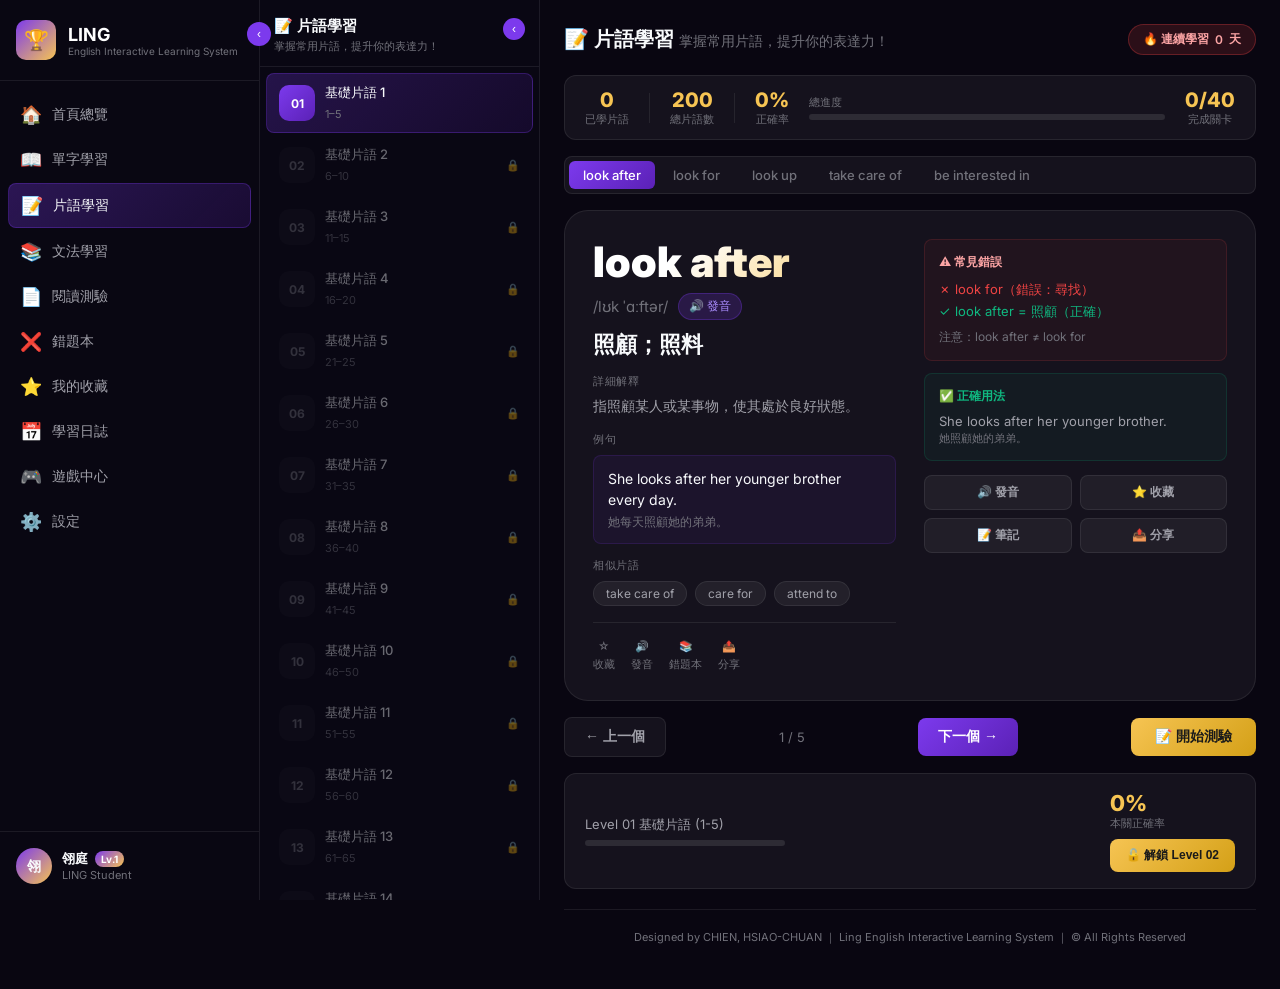
==== commit 7e449470: "feat: add Level 21-40 phrases + quiz/note/wrongbook/fav functions" ====
--- a/pages/phrases.html
+++ b/pages/phrases.html
@@ -116,11 +116,11 @@
   <div class="total-bar">
     <div class="ts"><div class="val" id="s-learned">0</div><div class="lbl">已學片語</div></div>
     <div style="width:1px;height:30px;background:var(--border)"></div>
-    <div class="ts"><div class="val">300</div><div class="lbl">總片語數</div></div>
+    <div class="ts"><div class="val">200</div><div class="lbl">總片語數</div></div>
     <div style="width:1px;height:30px;background:var(--border)"></div>
     <div class="ts"><div class="val" id="s-acc">0%</div><div class="lbl">正確率</div></div>
     <div style="flex:1"><div style="font-size:11px;color:var(--text-muted);margin-bottom:4px">總進度</div><div class="progress-bar" style="height:6px"><div class="progress-fill" id="s-bar" style="width:0%"></div></div></div>
-    <div class="ts"><div class="val" id="s-levels">0/60</div><div class="lbl">完成關卡</div></div>
+    <div class="ts"><div class="val" id="s-levels">0/40</div><div class="lbl">完成關卡</div></div>
   </div>
 
   <div class="word-tabs" id="word-tabs"></div>
@@ -165,7 +165,7 @@
       <div style="margin-top:14px;display:grid;grid-template-columns:1fr 1fr;gap:8px">
         <button class="btn btn-ghost" onclick="speakPhrase()" style="justify-content:center;font-size:12px">🔊 發音</button>
         <button class="btn btn-ghost" onclick="toggleFav()" style="justify-content:center;font-size:12px">⭐ 收藏</button>
-        <button class="btn btn-ghost" style="justify-content:center;font-size:12px">📝 筆記</button>
+        <button class="btn btn-ghost" onclick="showNote()" style="justify-content:center;font-size:12px">📝 筆記</button>
         <button class="btn btn-ghost" style="justify-content:center;font-size:12px">📤 分享</button>
       </div>
     </div>
@@ -336,6 +336,146 @@
     {id:"p099",phrase:"see through",chinese:"看穿；堅持完成",phonetic:"/siː θruː/",detail:"識破謊言或欺騙，或堅持把某事進行到底。",example:"She saw through his lies immediately.",exampleZh:"她立刻看穿了他的謊言。",similar:["expose","complete","detect"],mistake:{wrong:"look through（意義不同：翻閱）",correct:"see through = 看穿 / 堅持到底（正確）",note:"look through = 快速翻閱，意義不同"},correctEx:"I'll see this project through to the end.<br><span style='font-size:11px;color:var(--text-muted)'>我會堅持把這個專題做到最後。</span>"},
     {id:"p100",phrase:"live on",chinese:"靠⋯維生；延續",phonetic:"/lɪv ɒn/",detail:"靠某種食物或收入維持生活，或記憶/精神的延續。",example:"She lives on a small pension.",exampleZh:"她靠微薄的退休金生活。",similar:["survive on","exist on","continue"],mistake:{wrong:"live in（意義不同：住在）",correct:"live on + N（正確）",note:"live in = 住在某地；live on = 靠⋯維生"},correctEx:"His legacy lives on through his work.<br><span style='font-size:11px;color:var(--text-muted)'>他的遺產透過他的作品延續下去。</span>"}
   ]
+  ,21:[
+    {id:"p101",phrase:"break out",chinese:"爆發；逃脫",phonetic:"/breɪk aʊt/",detail:"突然發生（火災、戰爭、疾病等），或從監獄逃脫。",example:"A fire broke out in the kitchen.",exampleZh:"廚房突然發生火災。",similar:["erupt","escape","occur"],mistake:{wrong:"break up（意義不同：分手/解散）",correct:"break out = 爆發/逃脫（正確）",note:"break up = 分手；break out = 爆發"},correctEx:"War broke out between the two countries.<br><span style='font-size:11px;color:var(--text-muted)'>兩國之間爆發了戰爭。</span>"},
+    {id:"p102",phrase:"bring up",chinese:"撫養；提出話題",phonetic:"/brɪŋ ʌp/",detail:"養育孩子成人，或在對話中提出某個議題。",example:"She was brought up by her grandparents.",exampleZh:"她由祖父母撫養長大。",similar:["raise","mention","introduce"],mistake:{wrong:"bring out（意義不同：推出/拿出）",correct:"bring up + 人/話題（正確）",note:"bring out = 推出產品；bring up = 撫養/提出"},correctEx:"He brought up an interesting point in the meeting.<br><span style='font-size:11px;color:var(--text-muted)'>他在會議中提出了一個有趣的觀點。</span>"},
+    {id:"p103",phrase:"call off",chinese:"取消",phonetic:"/kɔːl ɒf/",detail:"取消已計劃好的活動或事件。",example:"They called off the meeting due to bad weather.",exampleZh:"他們因天氣惡劣取消了會議。",similar:["cancel","abandon","scrap"],mistake:{wrong:"call out（意義不同：大聲叫/指責）",correct:"call off = 取消（正確）",note:"call out = 大聲叫出；call off = 取消"},correctEx:"The game was called off because of rain.<br><span style='font-size:11px;color:var(--text-muted)'>比賽因雨取消。</span>"},
+    {id:"p104",phrase:"come across",chinese:"偶然發現；給人某種印象",phonetic:"/kʌm əˈkrɒs/",detail:"偶然遇到某人或發現某物，或給他人留下某種印象。",example:"I came across an old photo while cleaning.",exampleZh:"我在打掃時偶然發現了一張舊照片。",similar:["encounter","find","seem"],mistake:{wrong:"come over（意義不同：過來拜訪）",correct:"come across + N 或 come across as + adj（正確）",note:"come over = 來拜訪；come across = 偶然發現"},correctEx:"She comes across as very confident.<br><span style='font-size:11px;color:var(--text-muted)'>她給人一種非常自信的印象。</span>"},
+    {id:"p105",phrase:"cut down on",chinese:"減少",phonetic:"/kʌt daʊn ɒn/",detail:"減少某種行為或物品的使用量，常用於飲食、消費習慣。",example:"You should cut down on sugar.",exampleZh:"你應該減少糖的攝取。",similar:["reduce","decrease","limit"],mistake:{wrong:"cut down（不完整，需加 on）",correct:"cut down on + N（正確）",note:"cut down on 後面必須接名詞，不可省略 on"},correctEx:"She cut down on caffeine to sleep better.<br><span style='font-size:11px;color:var(--text-muted)'>她減少咖啡因攝取以改善睡眠。</span>"}
+  ],
+  22:[
+    {id:"p106",phrase:"deal with",chinese:"處理；應對",phonetic:"/diːl wɪð/",detail:"處理問題、情況或人際關係。",example:"She knows how to deal with difficult clients.",exampleZh:"她知道如何應對難搞的客戶。",similar:["handle","manage","cope with"],mistake:{wrong:"deal about（錯誤介系詞）",correct:"deal with + N（正確）",note:"固定搭配 with，不可用 about"},correctEx:"We need to deal with this problem immediately.<br><span style='font-size:11px;color:var(--text-muted)'>我們需要立刻處理這個問題。</span>"},
+    {id:"p107",phrase:"drop off",chinese:"讓人下車；送達；瞌睡",phonetic:"/drɒp ɒf/",detail:"讓某人在途中下車，或把東西送到某處，也可指打盹。",example:"Can you drop me off at the station?",exampleZh:"你可以讓我在車站下車嗎？",similar:["deliver","doze off","leave"],mistake:{wrong:"drop out（意義不同：退出/輟學）",correct:"drop off = 讓人下車/送達/打瞌睡（正確）",note:"drop out = 退出計劃或輟學"},correctEx:"He dropped off the documents at the office.<br><span style='font-size:11px;color:var(--text-muted)'>他把文件送到辦公室。</span>"},
+    {id:"p108",phrase:"end up",chinese:"最終（結果是）",phonetic:"/end ʌp/",detail:"用來描述某事最終的結果，通常是出乎意料的。",example:"We got lost and ended up in the wrong city.",exampleZh:"我們迷路了，結果到了錯誤的城市。",similar:["wind up","finish","turn out"],mistake:{wrong:"end with（意義不同：以…結束）",correct:"end up + 地點/動名詞（正確）",note:"end up 強調最終狀態；end with 強調以某物作結"},correctEx:"She ended up staying for three hours.<br><span style='font-size:11px;color:var(--text-muted)'>她最終待了三個小時。</span>"},
+    {id:"p109",phrase:"figure out",chinese:"想出；弄清楚",phonetic:"/ˈfɪɡər aʊt/",detail:"透過思考解決問題或弄清楚某件事情。",example:"Can you figure out how to fix this?",exampleZh:"你能想出如何修好這個嗎？",similar:["work out","understand","solve"],mistake:{wrong:"figure in（意義不同：計算在內）",correct:"figure out + N/wh-子句（正確）",note:"figure in = 計算在內；figure out = 弄清楚"},correctEx:"I finally figured out the answer.<br><span style='font-size:11px;color:var(--text-muted)'>我終於想出了答案。</span>"},
+    {id:"p110",phrase:"get along with",chinese:"與…相處融洽",phonetic:"/ɡet əˈlɒŋ wɪð/",detail:"描述與某人關係良好、相處和諧。",example:"She gets along with everyone at work.",exampleZh:"她和工作上的每個人都相處融洽。",similar:["get on with","bond with"],mistake:{wrong:"get along（不完整，需加 with + 人）",correct:"get along with + 人（正確）",note:"必須加 with 再接人"},correctEx:"Do you get along with your new roommate?<br><span style='font-size:11px;color:var(--text-muted)'>你和新室友相處得好嗎？</span>"}
+  ],
+  23:[
+    {id:"p111",phrase:"give up",chinese:"放棄",phonetic:"/ɡɪv ʌp/",detail:"停止嘗試或放棄某個習慣、目標。",example:"Don't give up on your dreams.",exampleZh:"不要放棄你的夢想。",similar:["quit","abandon","surrender"],mistake:{wrong:"give in（意義不同：讓步/屈服）",correct:"give up + N/動名詞（正確）",note:"give in = 讓步屈服；give up = 完全放棄"},correctEx:"She gave up smoking last year.<br><span style='font-size:11px;color:var(--text-muted)'>她去年戒菸了。</span>"},
+    {id:"p112",phrase:"go over",chinese:"複習；仔細檢查",phonetic:"/ɡəʊ ˈəʊvər/",detail:"仔細審閱文件或複習學習內容。",example:"Let's go over the report before the meeting.",exampleZh:"會議前我們來仔細看一下報告。",similar:["review","check","examine"],mistake:{wrong:"go through（程度更深）",correct:"go over + N（正確）",note:"go over = 快速複習；go through = 仔細逐一檢查"},correctEx:"She went over her notes before the exam.<br><span style='font-size:11px;color:var(--text-muted)'>她在考試前複習了筆記。</span>"},
+    {id:"p113",phrase:"hang on",chinese:"稍等；堅持住",phonetic:"/hæŋ ɒn/",detail:"請人稍等片刻，或在困難情況下堅持下去。",example:"Hang on, I'll be right back.",exampleZh:"稍等，我馬上回來。",similar:["wait","hold on","persist"],mistake:{wrong:"hang up（意義不同：掛電話）",correct:"hang on = 稍等/堅持（正確）",note:"hang up = 掛斷電話；hang on = 等一下"},correctEx:"Hang on! Don't make any decisions yet.<br><span style='font-size:11px;color:var(--text-muted)'>等一下！先別做任何決定。</span>"},
+    {id:"p114",phrase:"hold back",chinese:"阻止；壓抑；退縮",phonetic:"/həʊld bæk/",detail:"阻止某人或某事前進，或壓抑自己的情緒不表達。",example:"She held back her tears during the speech.",exampleZh:"她在演講中忍住眼淚。",similar:["restrain","suppress","hesitate"],mistake:{wrong:"hold up（意義不同：延誤/搶劫）",correct:"hold back + N（正確）",note:"hold up 有多種意思，均與 hold back 不同"},correctEx:"Fear held him back from applying for the job.<br><span style='font-size:11px;color:var(--text-muted)'>恐懼讓他退縮，沒有去應徵。</span>"},
+    {id:"p115",phrase:"keep up with",chinese:"跟上；追趕",phonetic:"/kiːp ʌp wɪð/",detail:"維持與他人相同的速度或水準，或掌握最新資訊。",example:"It's hard to keep up with all the news.",exampleZh:"要跟上所有新聞很難。",similar:["follow","stay current","match"],mistake:{wrong:"keep up（不完整，需加 with）",correct:"keep up with + N（正確）",note:"keep up with 後接人或事物，不可省略 with"},correctEx:"She works hard to keep up with her classmates.<br><span style='font-size:11px;color:var(--text-muted)'>她努力跟上同學的進度。</span>"}
+  ],
+  24:[
+    {id:"p116",phrase:"let down",chinese:"使失望",phonetic:"/let daʊn/",detail:"未能達到他人的期望，讓人感到失望。",example:"I don't want to let my parents down.",exampleZh:"我不想讓我的父母失望。",similar:["disappoint","fail","betray"],mistake:{wrong:"let off（意義不同：放過/施放）",correct:"let + 人 + down（正確）",note:"let off = 放過某人；let down = 使失望"},correctEx:"He felt he had let his team down.<br><span style='font-size:11px;color:var(--text-muted)'>他覺得自己讓團隊失望了。</span>"},
+    {id:"p117",phrase:"look into",chinese:"調查；研究",phonetic:"/lʊk ˈɪntuː/",detail:"深入調查某事或研究某個問題。",example:"The police are looking into the case.",exampleZh:"警方正在調查這個案件。",similar:["investigate","examine","research"],mistake:{wrong:"look at（太表面）",correct:"look into + N（正確）",note:"look at = 看；look into = 深入調查"},correctEx:"We need to look into the cause of the problem.<br><span style='font-size:11px;color:var(--text-muted)'>我們需要調查問題的原因。</span>"},
+    {id:"p118",phrase:"make out",chinese:"看清楚；辨認；聲稱",phonetic:"/meɪk aʊt/",detail:"費力看清楚某物，或辨識聲音，也可指聲稱某事是真的。",example:"I could barely make out his handwriting.",exampleZh:"我幾乎看不清楚他的筆跡。",similar:["decipher","distinguish","claim"],mistake:{wrong:"make up（意義不同：編造/補妝）",correct:"make out + N（正確）",note:"make up = 編造；make out = 看清楚/聲稱"},correctEx:"She made out that everything was fine.<br><span style='font-size:11px;color:var(--text-muted)'>她聲稱一切都很好。</span>"},
+    {id:"p119",phrase:"miss out on",chinese:"錯過機會",phonetic:"/mɪs aʊt ɒn/",detail:"未能參與某件有價值的事，或錯過某個機會。",example:"Don't miss out on this great opportunity.",exampleZh:"不要錯過這個絕佳機會。",similar:["lose out on","forgo","skip"],mistake:{wrong:"miss out（不完整，需加 on）",correct:"miss out on + N（正確）",note:"必須加 on，不可說 miss out the chance"},correctEx:"He missed out on the promotion because he was late.<br><span style='font-size:11px;color:var(--text-muted)'>他因遲到而錯過了升職機會。</span>"},
+    {id:"p120",phrase:"pay off",chinese:"還清；得到回報",phonetic:"/peɪ ɒf/",detail:"還清債務或貸款，或努力終於得到應有的回報。",example:"Her hard work finally paid off.",exampleZh:"她的努力終於得到了回報。",similar:["succeed","yield results","repay"],mistake:{wrong:"pay back（只指還錢給某人）",correct:"pay off = 還清/努力有成果（正確）",note:"pay back = 還錢給某人；pay off = 還清或努力有成果"},correctEx:"He paid off his student loan in five years.<br><span style='font-size:11px;color:var(--text-muted)'>他在五年內還清了學生貸款。</span>"}
+  ],
+  25:[
+    {id:"p121",phrase:"pick out",chinese:"挑選；辨認出",phonetic:"/pɪk aʊt/",detail:"從多個選項中挑選，或在人群中辨認出某人。",example:"Can you pick out the best one?",exampleZh:"你能挑選出最好的那個嗎？",similar:["choose","select","identify"],mistake:{wrong:"pick up（意義不同：撿起/接送）",correct:"pick out + N（正確）",note:"pick up 與 pick out（挑選）不同"},correctEx:"She picked out a red dress for the party.<br><span style='font-size:11px;color:var(--text-muted)'>她為派對挑選了一件紅色洋裝。</span>"},
+    {id:"p122",phrase:"pull through",chinese:"康復；度過難關",phonetic:"/pʊl θruː/",detail:"從重病或困難中康復，或成功度過危機。",example:"The doctors said he will pull through.",exampleZh:"醫生說他會康復。",similar:["recover","survive","overcome"],mistake:{wrong:"pull over（意義不同：靠邊停車）",correct:"pull through = 康復/度過難關（正確）",note:"pull over = 靠邊停車；pull through = 度過難關"},correctEx:"With support from family, she pulled through.<br><span style='font-size:11px;color:var(--text-muted)'>在家人支持下，她度過了難關。</span>"},
+    {id:"p123",phrase:"put away",chinese:"收好；存錢",phonetic:"/pʊt əˈweɪ/",detail:"把東西放回原位或收好，也可指存錢備用。",example:"Please put away your toys after playing.",exampleZh:"玩完後請把玩具收好。",similar:["store","tidy up","save"],mistake:{wrong:"put off（意義不同：延後）",correct:"put away + N（正確）",note:"put off = 推遲；put away = 收好/存起來"},correctEx:"She puts away some money every month.<br><span style='font-size:11px;color:var(--text-muted)'>她每個月存一些錢。</span>"},
+    {id:"p124",phrase:"run into",chinese:"偶遇；撞上",phonetic:"/rʌn ˈɪntuː/",detail:"意外遇見某人，或車子撞上某物。",example:"I ran into an old friend at the mall.",exampleZh:"我在商場偶遇了一位老朋友。",similar:["bump into","encounter","collide with"],mistake:{wrong:"run into（注意：情境不同）",correct:"run into + 人（偶遇）/ 物（撞上）（正確）",note:"同一片語依情境有不同含意"},correctEx:"The car ran into a tree during the storm.<br><span style='font-size:11px;color:var(--text-muted)'>暴風雨中車子撞上了一棵樹。</span>"},
+    {id:"p125",phrase:"set off",chinese:"出發；引爆；觸發",phonetic:"/set ɒf/",detail:"開始一段旅程，引爆炸彈，或觸發警報等。",example:"We set off early to avoid traffic.",exampleZh:"我們提早出發以避免塞車。",similar:["depart","trigger","activate"],mistake:{wrong:"set out（較正式，強調目的）",correct:"set off = 出發/引爆/觸發（正確）",note:"set out 較正式；set off 更口語"},correctEx:"The smoke set off the fire alarm.<br><span style='font-size:11px;color:var(--text-muted)'>煙霧觸發了火災警報器。</span>"}
+  ],
+  26:[
+    {id:"p126",phrase:"show off",chinese:"炫耀",phonetic:"/ʃəʊ ɒf/",detail:"刻意展示自己的能力、財富或外貌以引起注意。",example:"He always shows off his new car.",exampleZh:"他總是炫耀他的新車。",similar:["boast","brag","flaunt"],mistake:{wrong:"show up（意義不同：出現）",correct:"show off = 炫耀（正確）",note:"show up = 出現；show off = 炫耀"},correctEx:"Stop showing off and just help us.<br><span style='font-size:11px;color:var(--text-muted)'>別炫耀了，來幫我們吧。</span>"},
+    {id:"p127",phrase:"sort out",chinese:"解決；整理；分類",phonetic:"/sɔːt aʊt/",detail:"解決問題或爭端，或把東西整理分類。",example:"We need to sort out this misunderstanding.",exampleZh:"我們需要解決這個誤解。",similar:["resolve","organize","settle"],mistake:{wrong:"sort of（意義完全不同：有點）",correct:"sort out + N（正確）",note:"sort of 是副詞片語；sort out 是動詞片語"},correctEx:"She sorted out all her old clothes.<br><span style='font-size:11px;color:var(--text-muted)'>她把所有舊衣服整理分類了。</span>"},
+    {id:"p128",phrase:"stand for",chinese:"代表；支持；忍受",phonetic:"/stænd fɔː/",detail:"象徵或代表某事物，或在否定句中表示忍受。",example:"USA stands for United States of America.",exampleZh:"USA 代表美利堅合眾國。",similar:["represent","support","tolerate"],mistake:{wrong:"stand by（意義不同：支持某人/待命）",correct:"stand for + N（正確）",note:"stand by = 支持某人或待命；stand for = 代表/象徵"},correctEx:"I won't stand for such rude behavior.<br><span style='font-size:11px;color:var(--text-muted)'>我不會容忍這種粗魯的行為。</span>"},
+    {id:"p129",phrase:"take after",chinese:"長得像；性格像",phonetic:"/teɪk ˈɑːftər/",detail:"在外貌或個性上與父母或長輩相似。",example:"She takes after her mother in looks.",exampleZh:"她的外貌像她的母親。",similar:["resemble","look like"],mistake:{wrong:"take over（意義不同：接管）",correct:"take after + 人（正確）",note:"take over = 接管；take after = 長得像"},correctEx:"He takes after his father in personality.<br><span style='font-size:11px;color:var(--text-muted)'>他的個性像他的父親。</span>"},
+    {id:"p130",phrase:"tell apart",chinese:"區分；辨別",phonetic:"/tel əˈpɑːt/",detail:"分辨兩個或多個相似事物之間的差異。",example:"I can't tell the twins apart.",exampleZh:"我分不清這對雙胞胎。",similar:["distinguish","differentiate"],mistake:{wrong:"tell about（意義不同：告訴關於）",correct:"tell + 人/物 + apart（正確）",note:"tell apart 中間要插入受詞"},correctEx:"Can you tell these two wines apart?<br><span style='font-size:11px;color:var(--text-muted)'>你能分辨這兩種葡萄酒嗎？</span>"}
+  ],
+  27:[
+    {id:"p131",phrase:"think over",chinese:"仔細考慮",phonetic:"/θɪŋk ˈəʊvər/",detail:"花時間認真思考某個決定或建議。",example:"I need to think over your offer.",exampleZh:"我需要仔細考慮你的提議。",similar:["consider","reflect on","ponder"],mistake:{wrong:"think about（較籠統）",correct:"think over + N（正確）",note:"think about 較籠統；think over 強調深思熟慮"},correctEx:"She thought over the job offer carefully.<br><span style='font-size:11px;color:var(--text-muted)'>她仔細考慮了那份工作邀請。</span>"},
+    {id:"p132",phrase:"throw away",chinese:"丟掉；浪費",phonetic:"/θrəʊ əˈweɪ/",detail:"把不需要的東西扔掉，或浪費寶貴的機會。",example:"Don't throw away this chance.",exampleZh:"不要浪費這個機會。",similar:["discard","waste","get rid of"],mistake:{wrong:"throw out（較強烈，帶有驅逐含意）",correct:"throw away + N（正確）",note:"throw out 可指驅逐某人；throw away = 丟棄/浪費"},correctEx:"She threw away all her old magazines.<br><span style='font-size:11px;color:var(--text-muted)'>她把所有舊雜誌都丟掉了。</span>"},
+    {id:"p133",phrase:"turn down",chinese:"拒絕；調低",phonetic:"/tɜːn daʊn/",detail:"拒絕某人的請求或邀請，或把音量、溫度調低。",example:"She turned down the job offer.",exampleZh:"她拒絕了那份工作邀請。",similar:["reject","refuse","lower"],mistake:{wrong:"turn off（意義不同：關掉電源）",correct:"turn down + N（拒絕/調低）（正確）",note:"turn off = 關掉電源；turn down = 拒絕或調低"},correctEx:"Can you turn down the music? It's too loud.<br><span style='font-size:11px;color:var(--text-muted)'>你能把音樂調小聲嗎？</span>"},
+    {id:"p134",phrase:"use up",chinese:"用光；耗盡",phonetic:"/juːz ʌp/",detail:"把某種資源或物品完全用完，不剩任何東西。",example:"We used up all the ink in the printer.",exampleZh:"我們把印表機的墨水全用完了。",similar:["exhaust","deplete","consume"],mistake:{wrong:"use out（錯誤說法）",correct:"use up + N（正確）",note:"use out 是錯誤說法，正確是 use up"},correctEx:"She used up her savings on the trip.<br><span style='font-size:11px;color:var(--text-muted)'>她把積蓄都花在旅行上了。</span>"},
+    {id:"p135",phrase:"wear out",chinese:"磨損；使精疲力盡",phonetic:"/weər aʊt/",detail:"東西因長期使用而磨損，或讓人感到極度疲憊。",example:"These shoes are completely worn out.",exampleZh:"這雙鞋已經完全磨損了。",similar:["exhaust","tire out","deteriorate"],mistake:{wrong:"wear off（意義不同：逐漸消退）",correct:"wear out = 磨損/使疲憊（正確）",note:"wear off = 效果消退；wear out = 磨損或使疲憊"},correctEx:"Taking care of three kids has worn her out.<br><span style='font-size:11px;color:var(--text-muted)'>照顧三個孩子讓她精疲力盡。</span>"}
+  ],
+  28:[
+    {id:"p136",phrase:"work out",chinese:"解決；運動；計算出",phonetic:"/wɜːk aʊt/",detail:"成功解決問題，進行體能訓練，或計算出某個數字。",example:"Everything worked out in the end.",exampleZh:"最終一切都解決了。",similar:["exercise","resolve","calculate"],mistake:{wrong:"work on（意義不同：持續努力）",correct:"work out = 解決/運動/算出（正確）",note:"work on = 持續努力於某事；work out = 解決或運動"},correctEx:"She works out at the gym three times a week.<br><span style='font-size:11px;color:var(--text-muted)'>她每週去健身房運動三次。</span>"},
+    {id:"p137",phrase:"get rid of",chinese:"擺脫；丟掉",phonetic:"/ɡet rɪd ɒv/",detail:"除掉不需要或令人困擾的事物或習慣。",example:"I want to get rid of these old clothes.",exampleZh:"我想丟掉這些舊衣服。",similar:["dispose of","eliminate","remove"],mistake:{wrong:"get away from（意義不同：逃離）",correct:"get rid of + N（正確）",note:"get away from = 逃離；get rid of = 去除/擺脫"},correctEx:"It's time to get rid of bad habits.<br><span style='font-size:11px;color:var(--text-muted)'>是時候擺脫壞習慣了。</span>"},
+    {id:"p138",phrase:"run out of",chinese:"用完；耗盡",phonetic:"/rʌn aʊt ɒv/",detail:"某種物品或資源已經全部用完，沒有剩餘。",example:"We've run out of milk.",exampleZh:"我們的牛奶用完了。",similar:["use up","exhaust","deplete"],mistake:{wrong:"run out（不完整，需加 of + N）",correct:"run out of + N（正確）",note:"必須加 of 再接名詞"},correctEx:"The car stopped because we ran out of gas.<br><span style='font-size:11px;color:var(--text-muted)'>車子因為沒油而停下來了。</span>"},
+    {id:"p139",phrase:"look forward to",chinese:"期待",phonetic:"/lʊk ˈfɔːwəd tuː/",detail:"對即將發生的事感到興奮或期待，後接名詞或動名詞。",example:"I look forward to seeing you.",exampleZh:"我期待見到你。",similar:["anticipate","await"],mistake:{wrong:"look forward to + 原形動詞（錯誤）",correct:"look forward to + 動名詞（正確）",note:"to 是介系詞，後面必須接動名詞"},correctEx:"She looks forward to starting her new job.<br><span style='font-size:11px;color:var(--text-muted)'>她期待開始新工作。</span>"},
+    {id:"p140",phrase:"take care of",chinese:"照顧；處理",phonetic:"/teɪk keər ɒv/",detail:"照顧某人的需求，或負責處理某件事情。",example:"Can you take care of my dog this weekend?",exampleZh:"這個週末你能幫我照顧狗嗎？",similar:["look after","care for","handle"],mistake:{wrong:"take care about（錯誤介系詞）",correct:"take care of + N（正確）",note:"固定搭配 of"},correctEx:"She takes care of all the paperwork.<br><span style='font-size:11px;color:var(--text-muted)'>她負責處理所有文書工作。</span>"}
+  ],
+  29:[
+    {id:"p141",phrase:"come up with",chinese:"想出；提出",phonetic:"/kʌm ʌp wɪð/",detail:"想出一個主意、計劃或解決方案。",example:"She came up with a brilliant idea.",exampleZh:"她想出了一個絕妙的點子。",similar:["think of","devise","propose"],mistake:{wrong:"come up（不完整，需加 with）",correct:"come up with + N（正確）",note:"come up = 被提及；come up with = 想出"},correctEx:"Can you come up with a better solution?<br><span style='font-size:11px;color:var(--text-muted)'>你能想出更好的解決方案嗎？</span>"},
+    {id:"p142",phrase:"get over",chinese:"克服；從…恢復",phonetic:"/ɡet ˈəʊvər/",detail:"從疾病、失落或困難中恢復過來。",example:"It took her months to get over the breakup.",exampleZh:"她花了幾個月才從分手中恢復。",similar:["recover from","overcome","move on"],mistake:{wrong:"get through（意義不同：度過/通過）",correct:"get over + N（正確）",note:"get through = 度過困難；get over = 從…恢復"},correctEx:"He finally got over his fear of flying.<br><span style='font-size:11px;color:var(--text-muted)'>他終於克服了對搭飛機的恐懼。</span>"},
+    {id:"p143",phrase:"go through",chinese:"經歷；仔細審查",phonetic:"/ɡəʊ θruː/",detail:"經歷困難或痛苦的過程，或仔細逐一審查文件。",example:"She went through a lot last year.",exampleZh:"她去年經歷了很多。",similar:["experience","endure","examine"],mistake:{wrong:"go over（較淺）",correct:"go through + N（正確）",note:"go over = 快速複習；go through = 深入審查或親身經歷"},correctEx:"Let's go through the contract carefully.<br><span style='font-size:11px;color:var(--text-muted)'>讓我們仔細審查合約。</span>"},
+    {id:"p144",phrase:"hold on to",chinese:"緊握；堅持保留",phonetic:"/həʊld ɒn tuː/",detail:"緊緊抓住某物，或堅持保留某種信念、物品。",example:"Hold on to your ticket until you exit.",exampleZh:"離開前請保留好你的票。",similar:["keep","retain","cling to"],mistake:{wrong:"hold on（不完整，需加 to）",correct:"hold on to + N（正確）",note:"hold on = 稍等；hold on to = 緊握/保留"},correctEx:"She held on to her mother's hand tightly.<br><span style='font-size:11px;color:var(--text-muted)'>她緊緊握著媽媽的手。</span>"},
+    {id:"p145",phrase:"make up for",chinese:"彌補；補償",phonetic:"/meɪk ʌp fɔː/",detail:"補償之前的過失或不足，或用其他方式彌補損失。",example:"He worked overtime to make up for the delay.",exampleZh:"他加班以彌補延誤。",similar:["compensate for","offset","atone for"],mistake:{wrong:"make up（不完整，需加 for）",correct:"make up for + N（正確）",note:"make up = 編造/化妝；make up for = 彌補"},correctEx:"Nothing can make up for lost time.<br><span style='font-size:11px;color:var(--text-muted)'>沒有什麼能彌補失去的時間。</span>"}
+  ],
+  30:[
+    {id:"p146",phrase:"put up with",chinese:"忍受；容忍",phonetic:"/pʊt ʌp wɪð/",detail:"忍受令人不舒服或煩惱的事物或行為。",example:"I can't put up with this noise anymore.",exampleZh:"我再也無法忍受這個噪音了。",similar:["tolerate","endure","stand"],mistake:{wrong:"put up（意義不同：張貼/提供住宿）",correct:"put up with + N（正確）",note:"put up = 張貼；put up with = 忍受"},correctEx:"She puts up with a lot from her boss.<br><span style='font-size:11px;color:var(--text-muted)'>她忍受了很多來自老闆的事。</span>"},
+    {id:"p147",phrase:"set up",chinese:"建立；安排；設置",phonetic:"/set ʌp/",detail:"建立組織或系統，安排會面，或安裝設備。",example:"They set up a new company last year.",exampleZh:"他們去年成立了一家新公司。",similar:["establish","arrange","install"],mistake:{wrong:"set out（意義不同：出發/陳述）",correct:"set up + N（正確）",note:"set out = 出發；set up = 建立或安裝"},correctEx:"Can you set up a meeting for next week?<br><span style='font-size:11px;color:var(--text-muted)'>你能安排下週的會議嗎？</span>"},
+    {id:"p148",phrase:"take up",chinese:"開始從事；占用時間",phonetic:"/teɪk ʌp/",detail:"開始一個新的興趣或習慣，或占用大量時間或空間。",example:"She took up yoga last summer.",exampleZh:"她去年夏天開始練瑜伽。",similar:["start","begin","occupy"],mistake:{wrong:"take on（意義不同：承擔/雇用）",correct:"take up + N（開始從事/占用）（正確）",note:"take on = 承擔責任；take up = 開始興趣或占用"},correctEx:"This project takes up most of my time.<br><span style='font-size:11px;color:var(--text-muted)'>這個專案占用了我大部分的時間。</span>"},
+    {id:"p149",phrase:"turn up",chinese:"出現；調高音量",phonetic:"/tɜːn ʌp/",detail:"意外出現或到達某處，或把音量、溫度調高。",example:"He turned up late to the party.",exampleZh:"他遲到才出現在派對上。",similar:["appear","show up","increase"],mistake:{wrong:"turn on（意義不同：開啟電源）",correct:"turn up = 出現/調高（正確）",note:"turn on = 打開電源；turn up = 突然出現或調高"},correctEx:"Turn up the volume — I can't hear it.<br><span style='font-size:11px;color:var(--text-muted)'>把音量調大——我聽不到。</span>"},
+    {id:"p150",phrase:"watch out for",chinese:"小心；留意",phonetic:"/wɒtʃ aʊt fɔː/",detail:"提醒某人注意潛在的危險或問題。",example:"Watch out for slippery roads in winter.",exampleZh:"冬天要小心濕滑的道路。",similar:["be careful of","look out for","beware of"],mistake:{wrong:"watch out（不完整，無具體對象）",correct:"watch out for + N（正確）",note:"watch out = 一般警告；watch out for + N 指特定危險"},correctEx:"Watch out for pickpockets in the market.<br><span style='font-size:11px;color:var(--text-muted)'>在市場裡要小心扒手。</span>"}
+  ],
+  31:[
+    {id:"p151",phrase:"account for",chinese:"解釋；占比例",phonetic:"/əˈkaʊnt fɔː/",detail:"說明某事的原因，或某部分占整體的比例。",example:"How do you account for the missing money?",exampleZh:"你如何解釋那筆遺失的錢？",similar:["explain","represent","constitute"],mistake:{wrong:"account on（錯誤介系詞）",correct:"account for + N（正確）",note:"固定搭配 for，表示解釋或占比"},correctEx:"Sales account for 60% of our revenue.<br><span style='font-size:11px;color:var(--text-muted)'>銷售額占我們營收的60%。</span>"},
+    {id:"p152",phrase:"back up",chinese:"備份；支持；倒退",phonetic:"/bæk ʌp/",detail:"製作資料備份，給予某人支持，或車子往後倒退。",example:"Remember to back up your files.",exampleZh:"記得備份你的檔案。",similar:["support","reverse","save"],mistake:{wrong:"back down（意義不同：退讓）",correct:"back up + N（正確）",note:"back down = 退讓；back up = 備份/支持"},correctEx:"She backed up her claim with evidence.<br><span style='font-size:11px;color:var(--text-muted)'>她用證據支持她的說法。</span>"},
+    {id:"p153",phrase:"blow up",chinese:"爆炸；大發雷霆",phonetic:"/bləʊ ʌp/",detail:"發生爆炸，突然大發脾氣，或把照片放大。",example:"He blew up when he heard the news.",exampleZh:"他聽到消息後大發雷霆。",similar:["explode","enlarge","lose temper"],mistake:{wrong:"blow out（意義不同：吹熄/爆胎）",correct:"blow up = 爆炸/發怒（正確）",note:"blow out = 吹熄或爆胎；blow up = 爆炸或發怒"},correctEx:"The bomb blew up the bridge.<br><span style='font-size:11px;color:var(--text-muted)'>炸彈炸毀了橋樑。</span>"},
+    {id:"p154",phrase:"carry on",chinese:"繼續；進行",phonetic:"/ˈkæri ɒn/",detail:"不中斷地繼續進行某項活動或工作。",example:"Carry on with your work.",exampleZh:"繼續做你的工作。",similar:["continue","proceed","keep going"],mistake:{wrong:"carry out（意義不同：執行）",correct:"carry on + 動名詞/with + N（正確）",note:"carry out = 執行任務；carry on = 繼續"},correctEx:"Despite the rain, they carried on with the event.<br><span style='font-size:11px;color:var(--text-muted)'>儘管下雨，他們仍繼續舉辦活動。</span>"},
+    {id:"p155",phrase:"check in",chinese:"辦理入住；登記報到",phonetic:"/tʃek ɪn/",detail:"在飯店辦理入住手續，或在機場辦理登機報到。",example:"We need to check in by 3 PM.",exampleZh:"我們需要在下午三點前辦理入住。",similar:["register","arrive","report"],mistake:{wrong:"check out（意義不同：退房/查看）",correct:"check in = 辦理入住/報到（正確）",note:"check out = 退房；check in = 辦理入住"},correctEx:"Passengers must check in two hours before departure.<br><span style='font-size:11px;color:var(--text-muted)'>乘客必須在起飛前兩小時辦理報到。</span>"}
+  ],
+  32:[
+    {id:"p156",phrase:"clear up",chinese:"清理；放晴；澄清",phonetic:"/klɪər ʌp/",detail:"清理雜亂，天氣由陰轉晴，或澄清誤解。",example:"Let's clear up this misunderstanding.",exampleZh:"讓我們澄清這個誤解。",similar:["tidy","clarify","brighten"],mistake:{wrong:"clean up（只指清潔）",correct:"clear up = 清理/放晴/澄清（正確）",note:"clean up = 清潔；clear up 含澄清和天氣含意"},correctEx:"The weather should clear up by afternoon.<br><span style='font-size:11px;color:var(--text-muted)'>天氣應該在下午前放晴。</span>"},
+    {id:"p157",phrase:"count on",chinese:"依賴；指望",phonetic:"/kaʊnt ɒn/",detail:"信任並依賴某人在需要時提供幫助。",example:"You can always count on her.",exampleZh:"你隨時都可以依賴她。",similar:["rely on","depend on","trust"],mistake:{wrong:"count in（意義不同：算進去）",correct:"count on + 人（正確）",note:"count in = 算入；count on = 信任依賴"},correctEx:"I'm counting on you to finish this on time.<br><span style='font-size:11px;color:var(--text-muted)'>我指望你準時完成這件事。</span>"},
+    {id:"p158",phrase:"die down",chinese:"逐漸平息",phonetic:"/daɪ daʊn/",detail:"描述聲音、風力、情緒或騷動逐漸減弱消散。",example:"The noise died down after midnight.",exampleZh:"噪音在午夜後逐漸平息。",similar:["subside","fade","calm down"],mistake:{wrong:"die out（意義不同：滅絕）",correct:"die down = 逐漸平息（正確）",note:"die out = 物種滅絕；die down = 逐漸平息"},correctEx:"The excitement died down after a few days.<br><span style='font-size:11px;color:var(--text-muted)'>幾天後興奮感逐漸平息了。</span>"},
+    {id:"p159",phrase:"draw up",chinese:"起草；擬定",phonetic:"/drɔː ʌp/",detail:"正式起草或擬定文件、合約、計劃等書面資料。",example:"The lawyer drew up the contract.",exampleZh:"律師起草了合約。",similar:["draft","prepare","formulate"],mistake:{wrong:"draw out（意義不同：拖延/引導）",correct:"draw up + N（正確）",note:"draw out = 拖延時間；draw up = 起草"},correctEx:"They drew up a list of requirements.<br><span style='font-size:11px;color:var(--text-muted)'>他們擬定了一份需求清單。</span>"},
+    {id:"p160",phrase:"fall behind",chinese:"落後；拖欠",phonetic:"/fɔːl bɪˈhaɪnd/",detail:"在進度或成績上落後他人，或拖欠款項。",example:"He fell behind in his studies.",exampleZh:"他的學業落後了。",similar:["lag behind","be late","default"],mistake:{wrong:"fall back（意義不同：後退）",correct:"fall behind + N/in N（正確）",note:"fall back = 往後退；fall behind = 落後"},correctEx:"Don't let yourself fall behind on payments.<br><span style='font-size:11px;color:var(--text-muted)'>不要讓自己拖欠款項。</span>"}
+  ],
+  33:[
+    {id:"p161",phrase:"fit in",chinese:"融入；適應",phonetic:"/fɪt ɪn/",detail:"在新環境中與他人和諧相處，或找到時間安排某事。",example:"It took her a while to fit in at the new school.",exampleZh:"她花了一段時間才融入新學校。",similar:["belong","adapt","blend in"],mistake:{wrong:"fit into（較正式）",correct:"fit in = 融入（正確）",note:"fit into 後接具體地點；fit in 更口語"},correctEx:"Can you fit in a meeting at 3 PM?<br><span style='font-size:11px;color:var(--text-muted)'>你能在下午三點安排一個會議嗎？</span>"},
+    {id:"p162",phrase:"get away",chinese:"逃脫；去度假",phonetic:"/ɡet əˈweɪ/",detail:"從某地逃離，或離開日常生活去休假放鬆。",example:"We need to get away for a few days.",exampleZh:"我們需要離開幾天放鬆一下。",similar:["escape","flee","take a break"],mistake:{wrong:"get away with（意義不同：逃脫懲罰）",correct:"get away = 逃脫/度假（正確）",note:"get away with = 做壞事卻不受懲罰；get away = 離開"},correctEx:"The thief got away before the police arrived.<br><span style='font-size:11px;color:var(--text-muted)'>小偷在警察到達前逃脫了。</span>"},
+    {id:"p163",phrase:"give in",chinese:"讓步；屈服",phonetic:"/ɡɪv ɪn/",detail:"在壓力或請求下妥協退讓，放棄原本的立場。",example:"He finally gave in to their demands.",exampleZh:"他最終向他們的要求讓步了。",similar:["yield","surrender","comply"],mistake:{wrong:"give up（意義不同：完全放棄）",correct:"give in = 讓步屈服（正確）",note:"give up = 徹底放棄；give in = 在壓力下讓步"},correctEx:"Don't give in to peer pressure.<br><span style='font-size:11px;color:var(--text-muted)'>不要屈服於同儕壓力。</span>"},
+    {id:"p164",phrase:"go ahead",chinese:"繼續；請便",phonetic:"/ɡəʊ əˈhed/",detail:"允許某人繼續進行某事，或自己繼續向前。",example:"Go ahead and start without me.",exampleZh:"先開始吧，不用等我。",similar:["proceed","continue","start"],mistake:{wrong:"go forward（較正式）",correct:"go ahead = 繼續/請便（正確）",note:"go forward 較正式；go ahead 更口語"},correctEx:"If you're ready, go ahead and begin the presentation.<br><span style='font-size:11px;color:var(--text-muted)'>準備好了就開始簡報。</span>"},
+    {id:"p165",phrase:"hand in",chinese:"繳交；提交",phonetic:"/hænd ɪn/",detail:"把作業、報告或辭職信等正式提交給負責人。",example:"Please hand in your assignment by Friday.",exampleZh:"請在星期五前繳交作業。",similar:["submit","turn in","deliver"],mistake:{wrong:"hand out（意義不同：分發）",correct:"hand in + N（正確）",note:"hand out = 分發給眾人；hand in = 提交給某人"},correctEx:"She handed in her resignation yesterday.<br><span style='font-size:11px;color:var(--text-muted)'>她昨天提交了辭職信。</span>"}
+  ],
+  34:[
+    {id:"p166",phrase:"head off",chinese:"出發；阻止",phonetic:"/hed ɒf/",detail:"動身前往某處，或搶先阻止某事發生。",example:"We need to head off early tomorrow.",exampleZh:"我們明天需要提早出發。",similar:["depart","prevent","intercept"],mistake:{wrong:"head out（較口語）",correct:"head off = 出發/阻止（正確）",note:"head out = 出門口語；head off = 出發或阻止"},correctEx:"The manager headed off the conflict before it escalated.<br><span style='font-size:11px;color:var(--text-muted)'>經理在衝突升級前就阻止了它。</span>"},
+    {id:"p167",phrase:"keep on",chinese:"繼續做某事",phonetic:"/kiːp ɒn/",detail:"不停地繼續做某件事，常帶有堅持或重複的含意。",example:"Keep on trying and you will succeed.",exampleZh:"繼續嘗試，你會成功的。",similar:["continue","persist","carry on"],mistake:{wrong:"keep up（意義不同：跟上）",correct:"keep on + 動名詞（正確）",note:"keep up = 跟上速度；keep on = 不斷繼續"},correctEx:"She kept on asking questions throughout the lecture.<br><span style='font-size:11px;color:var(--text-muted)'>她在整個講座中持續提問。</span>"},
+    {id:"p168",phrase:"lay off",chinese:"裁員；停止惱人行為",phonetic:"/leɪ ɒf/",detail:"公司因業務縮減而解雇員工，或要求某人停止惱人行為。",example:"The company laid off 200 workers.",exampleZh:"公司裁員了200名工人。",similar:["dismiss","fire","stop"],mistake:{wrong:"lay out（意義不同：規劃/陳列）",correct:"lay off + N（正確）",note:"lay out = 陳列或規劃；lay off = 裁員或停止"},correctEx:"Lay off eating junk food so late at night.<br><span style='font-size:11px;color:var(--text-muted)'>停止這麼晚還在吃垃圾食物。</span>"},
+    {id:"p169",phrase:"leave out",chinese:"省略；不包括",phonetic:"/liːv aʊt/",detail:"在說話或書寫中省略某些資訊，或不把某人包含在內。",example:"Don't leave out any important details.",exampleZh:"不要省略任何重要的細節。",similar:["omit","exclude","skip"],mistake:{wrong:"leave off（意義不同：停止）",correct:"leave out + N（正確）",note:"leave off = 停止做；leave out = 省略"},correctEx:"She felt left out when nobody invited her.<br><span style='font-size:11px;color:var(--text-muted)'>沒人邀請她，她感到被排除在外。</span>"},
+    {id:"p170",phrase:"let on",chinese:"透露；洩露秘密",phonetic:"/let ɒn/",detail:"無意或有意地透露本該保密的資訊。",example:"Don't let on that you know.",exampleZh:"別透露你已經知道了。",similar:["reveal","disclose","hint"],mistake:{wrong:"let out（意義不同：讓出/發出聲音）",correct:"let on = 透露秘密（正確）",note:"let out = 發出聲音；let on = 透露"},correctEx:"He didn't let on how much he was struggling.<br><span style='font-size:11px;color:var(--text-muted)'>他沒有透露自己有多掙扎。</span>"}
+  ],
+  35:[
+    {id:"p171",phrase:"live up to",chinese:"達到期望；不負",phonetic:"/lɪv ʌp tuː/",detail:"達到他人的期望或標準，不讓人失望。",example:"The movie didn't live up to the hype.",exampleZh:"這部電影沒有達到宣傳的期待。",similar:["meet","fulfill","match"],mistake:{wrong:"live up（不完整，需加 to）",correct:"live up to + N（正確）",note:"必須加 to，後接期望或標準"},correctEx:"She always lives up to her promises.<br><span style='font-size:11px;color:var(--text-muted)'>她總是兌現她的承諾。</span>"},
+    {id:"p172",phrase:"look up to",chinese:"尊敬；仰慕",phonetic:"/lʊk ʌp tuː/",detail:"對某人抱有尊敬或仰慕之情，視之為榜樣。",example:"Students look up to their teacher.",exampleZh:"學生們尊敬他們的老師。",similar:["admire","respect","idolize"],mistake:{wrong:"look down on（意義相反：輕視）",correct:"look up to + 人（正確）",note:"look down on = 輕視；look up to = 尊敬"},correctEx:"She looks up to her older sister.<br><span style='font-size:11px;color:var(--text-muted)'>她很仰慕她的姐姐。</span>"},
+    {id:"p173",phrase:"make do with",chinese:"將就；湊合用",phonetic:"/meɪk duː wɪð/",detail:"在資源不足的情況下，用現有的東西勉強應付。",example:"We'll have to make do with what we have.",exampleZh:"我們只能將就用現有的東西了。",similar:["manage with","get by with"],mistake:{wrong:"make due with（拼字錯誤）",correct:"make do with + N（正確）",note:"正確拼法是 make do，不是 make due"},correctEx:"During the shortage, we made do with less.<br><span style='font-size:11px;color:var(--text-muted)'>物資短缺時，我們以更少的東西將就。</span>"},
+    {id:"p174",phrase:"narrow down",chinese:"縮小範圍；篩選",phonetic:"/ˈnærəʊ daʊn/",detail:"從眾多選項中逐漸縮小，鎖定最合適的選擇。",example:"We've narrowed down the candidates to three.",exampleZh:"我們已將候選人縮小到三位。",similar:["reduce","filter","shortlist"],mistake:{wrong:"narrow up（錯誤說法）",correct:"narrow down + N（正確）",note:"只能說 narrow down，不可說 narrow up"},correctEx:"Can you help me narrow down my options?<br><span style='font-size:11px;color:var(--text-muted)'>你能幫我縮小選項範圍嗎？</span>"},
+    {id:"p175",phrase:"own up",chinese:"承認錯誤；坦白",phonetic:"/əʊn ʌp/",detail:"勇於承認自己犯的錯誤或說出真相。",example:"He finally owned up to his mistake.",exampleZh:"他終於承認了自己的錯誤。",similar:["admit","confess","acknowledge"],mistake:{wrong:"own up for（錯誤介系詞）",correct:"own up to + N（正確）",note:"固定搭配 to"},correctEx:"It takes courage to own up to your mistakes.<br><span style='font-size:11px;color:var(--text-muted)'>承認錯誤需要勇氣。</span>"}
+  ],
+  36:[
+    {id:"p176",phrase:"phase out",chinese:"逐步淘汰",phonetic:"/feɪz aʊt/",detail:"逐漸減少使用並最終停止使用某種產品、政策或做法。",example:"The government plans to phase out coal energy.",exampleZh:"政府計劃逐步淘汰煤炭能源。",similar:["discontinue","wind down","eliminate gradually"],mistake:{wrong:"phase off（錯誤說法）",correct:"phase out + N（正確）",note:"固定說法是 phase out，沒有 phase off"},correctEx:"Old technology is being phased out quickly.<br><span style='font-size:11px;color:var(--text-muted)'>舊技術正在快速被淘汰。</span>"},
+    {id:"p177",phrase:"point out",chinese:"指出；說明",phonetic:"/pɔɪnt aʊt/",detail:"將某件重要或被忽略的事情明確說出來讓他人注意。",example:"She pointed out the error in the report.",exampleZh:"她指出了報告中的錯誤。",similar:["highlight","indicate","mention"],mistake:{wrong:"point to（只是指向，不帶說明）",correct:"point out + N 或 that 子句（正確）",note:"point to = 指向；point out = 指出並說明"},correctEx:"He pointed out that the deadline had passed.<br><span style='font-size:11px;color:var(--text-muted)'>他指出截止日期已過。</span>"},
+    {id:"p178",phrase:"put forward",chinese:"提出建議；提名",phonetic:"/pʊt ˈfɔːwəd/",detail:"正式提出建議、計劃或理論，供他人討論或考慮。",example:"She put forward a new proposal.",exampleZh:"她提出了一個新提案。",similar:["propose","suggest","nominate"],mistake:{wrong:"put ahead（錯誤說法）",correct:"put forward + N（正確）",note:"put forward 是固定搭配"},correctEx:"He was put forward as a candidate.<br><span style='font-size:11px;color:var(--text-muted)'>他被提名為候選人。</span>"},
+    {id:"p179",phrase:"reach out to",chinese:"聯繫；伸出援手",phonetic:"/riːtʃ aʊt tuː/",detail:"主動聯繫某人，或向有需要的人提供幫助與支持。",example:"Don't hesitate to reach out to me.",exampleZh:"有事隨時聯繫我。",similar:["contact","connect with","offer help"],mistake:{wrong:"reach out for（錯誤介系詞）",correct:"reach out to + 人（正確）",note:"固定搭配 to"},correctEx:"The charity reaches out to homeless people.<br><span style='font-size:11px;color:var(--text-muted)'>這個慈善機構向無家可歸者伸出援手。</span>"},
+    {id:"p180",phrase:"rule out",chinese:"排除；否定可能性",phonetic:"/ruːl aʊt/",detail:"認為某事不可能或不適合，並將其從考慮中排除。",example:"The doctor ruled out serious illness.",exampleZh:"醫生排除了嚴重疾病的可能性。",similar:["exclude","eliminate","dismiss"],mistake:{wrong:"rule off（錯誤說法）",correct:"rule out + N（正確）",note:"rule out = 排除可能性"},correctEx:"We can't rule out the possibility of rain.<br><span style='font-size:11px;color:var(--text-muted)'>我們不能排除下雨的可能性。</span>"}
+  ],
+  37:[
+    {id:"p181",phrase:"scale up",chinese:"擴大規模",phonetic:"/skeɪl ʌp/",detail:"增加生產、業務或活動的規模以達到更大的目標。",example:"The startup plans to scale up production.",exampleZh:"這家新創公司計劃擴大生產規模。",similar:["expand","increase","grow"],mistake:{wrong:"scale down（意義相反：縮小）",correct:"scale up = 擴大（正確）",note:"scale down = 縮小；scale up = 擴大"},correctEx:"They need to scale up to meet demand.<br><span style='font-size:11px;color:var(--text-muted)'>他們需要擴大規模以滿足需求。</span>"},
+    {id:"p182",phrase:"settle down",chinese:"定居；安靜下來",phonetic:"/ˈsetl daʊn/",detail:"在某地定居生活，或讓自己或他人安靜平靜下來。",example:"She wants to settle down and start a family.",exampleZh:"她想定居並組建家庭。",similar:["calm down","establish","stabilize"],mistake:{wrong:"settle in（意義不同：適應新環境）",correct:"settle down = 定居/安靜（正確）",note:"settle in = 適應新環境；settle down = 定居或安靜"},correctEx:"Settle down, class! The lesson is starting.<br><span style='font-size:11px;color:var(--text-muted)'>安靜，同學們！課要開始了。</span>"},
+    {id:"p183",phrase:"slow down",chinese:"放慢速度；減速",phonetic:"/sləʊ daʊn/",detail:"降低速度或節奏，也可用於建議某人不要太過匆忙。",example:"You need to slow down and rest.",exampleZh:"你需要放慢腳步，好好休息。",similar:["decelerate","ease up"],mistake:{wrong:"slow up（較少見）",correct:"slow down = 減速（正確）",note:"slow down 更為普遍"},correctEx:"The car slowed down entering the school zone.<br><span style='font-size:11px;color:var(--text-muted)'>車子進入學校區域時減速。</span>"},
+    {id:"p184",phrase:"speak up",chinese:"大聲說；勇於表達",phonetic:"/spiːk ʌp/",detail:"提高音量讓人聽清楚，或勇於說出自己的意見。",example:"Please speak up — I can't hear you.",exampleZh:"請大聲說——我聽不到你。",similar:["raise voice","express opinion","assert"],mistake:{wrong:"speak out（更強烈：公開反對）",correct:"speak up = 大聲說/表達（正確）",note:"speak out = 公開反對；speak up = 提高音量或表達意見"},correctEx:"If you see something wrong, speak up.<br><span style='font-size:11px;color:var(--text-muted)'>如果看到不對的事，勇敢說出來。</span>"},
+    {id:"p185",phrase:"stand out",chinese:"顯眼；突出；出色",phonetic:"/stænd aʊt/",detail:"在眾多事物或人中特別明顯或優秀，引人注意。",example:"Her talent really stands out.",exampleZh:"她的才華真的很突出。",similar:["be prominent","excel","shine"],mistake:{wrong:"stand up（意義不同：站起來）",correct:"stand out = 突出顯眼（正確）",note:"stand up = 站起來；stand out = 突出"},correctEx:"He stood out from the other candidates.<br><span style='font-size:11px;color:var(--text-muted)'>他在其他候選人中脫穎而出。</span>"}
+  ],
+  38:[
+    {id:"p186",phrase:"stick to",chinese:"堅持；遵守",phonetic:"/stɪk tuː/",detail:"堅守計劃、規則或承諾，不輕易改變。",example:"Stick to the plan and we'll succeed.",exampleZh:"堅守計劃，我們就會成功。",similar:["adhere to","follow","maintain"],mistake:{wrong:"stick with（更口語）",correct:"stick to + N（正確）",note:"stick to 強調堅守規則；stick with 更口語"},correctEx:"You should stick to your decision.<br><span style='font-size:11px;color:var(--text-muted)'>你應該堅持你的決定。</span>"},
+    {id:"p187",phrase:"sum up",chinese:"總結；歸納",phonetic:"/sʌm ʌp/",detail:"把重要內容簡短地整理歸納，通常用於結尾或報告。",example:"Let me sum up the main points.",exampleZh:"讓我總結一下主要重點。",similar:["summarize","conclude","recap"],mistake:{wrong:"sum out（錯誤說法）",correct:"sum up + N（正確）",note:"只有 sum up，沒有 sum out"},correctEx:"She summed up the meeting in three sentences.<br><span style='font-size:11px;color:var(--text-muted)'>她用三句話總結了會議。</span>"},
+    {id:"p188",phrase:"take off",chinese:"起飛；脫下；突然成功",phonetic:"/teɪk ɒf/",detail:"飛機起飛，脫下衣服，或事業突然蓬勃發展。",example:"The plane took off on time.",exampleZh:"飛機準時起飛了。",similar:["depart","remove","succeed"],mistake:{wrong:"take out（意義不同：帶出去）",correct:"take off = 起飛/脫下/成功（正確）",note:"take out = 帶出去；take off 有多種含意"},correctEx:"Her career really took off after the award.<br><span style='font-size:11px;color:var(--text-muted)'>獲獎後她的事業飛速發展。</span>"},
+    {id:"p189",phrase:"tie up",chinese:"捆綁；佔用時間",phonetic:"/taɪ ʌp/",detail:"用繩子綁住，或讓某人的時間被佔用，也指完成最後細節。",example:"I'm tied up in a meeting right now.",exampleZh:"我現在被一個會議佔住了。",similar:["bind","occupy","finalize"],mistake:{wrong:"tie down（意義不同：束縛）",correct:"tie up + N 或 be tied up（正確）",note:"tie down = 永久束縛；tie up = 暫時佔用或捆綁"},correctEx:"Let's tie up the loose ends before the deadline.<br><span style='font-size:11px;color:var(--text-muted)'>截止前把細節都處理好。</span>"},
+    {id:"p190",phrase:"touch on",chinese:"略提；稍微涉及",phonetic:"/tʌtʃ ɒn/",detail:"在演講或文章中簡短地提及某個話題，不做深入討論。",example:"She touched on several important issues.",exampleZh:"她略微提到了幾個重要問題。",similar:["mention briefly","refer to","address"],mistake:{wrong:"touch about（錯誤介系詞）",correct:"touch on + N（正確）",note:"固定搭配 on"},correctEx:"The report touches on environmental concerns.<br><span style='font-size:11px;color:var(--text-muted)'>報告略微提及環境問題。</span>"}
+  ],
+  39:[
+    {id:"p191",phrase:"try out",chinese:"試用；試驗",phonetic:"/traɪ aʊt/",detail:"在決定使用前先嘗試測試，或參加選拔試驗。",example:"Try out the new app before you buy it.",exampleZh:"購買前先試用這個應用程式。",similar:["test","experiment with","audition"],mistake:{wrong:"try on（意義不同：試穿衣物）",correct:"try out + N（正確）",note:"try on = 試穿；try out = 試用產品或參加選拔"},correctEx:"She tried out for the school basketball team.<br><span style='font-size:11px;color:var(--text-muted)'>她參加了學校籃球隊的選拔。</span>"},
+    {id:"p192",phrase:"turn to",chinese:"求助於；轉向",phonetic:"/tɜːn tuː/",detail:"在困難時向某人或某事尋求幫助，或把注意力轉向某處。",example:"She turned to her friend for advice.",exampleZh:"她向朋友尋求建議。",similar:["seek help from","resort to","look to"],mistake:{wrong:"turn for（錯誤介系詞）",correct:"turn to + 人/N（正確）",note:"固定搭配 to"},correctEx:"When in trouble, who do you turn to?<br><span style='font-size:11px;color:var(--text-muted)'>遇到困難時，你會向誰求助？</span>"},
+    {id:"p193",phrase:"wait on",chinese:"服務；侍候",phonetic:"/weɪt ɒn/",detail:"為客人提供服務（如餐廳），或等待某事發生。",example:"The waiter waited on every table.",exampleZh:"服務生為每張桌子提供服務。",similar:["serve","attend to"],mistake:{wrong:"wait for（意義不同：等待某人到來）",correct:"wait on + 人 = 服務（正確）",note:"wait for = 等某人；wait on = 服務"},correctEx:"We're waiting on the test results.<br><span style='font-size:11px;color:var(--text-muted)'>我們正在等待測試結果。</span>"},
+    {id:"p194",phrase:"wind up",chinese:"結束；最終落得",phonetic:"/waɪnd ʌp/",detail:"結束某個活動，或最終處於某種意想不到的狀態。",example:"We wound up spending the whole day there.",exampleZh:"我們最終在那裡待了一整天。",similar:["end up","finish","conclude"],mistake:{wrong:"wind down（意義不同：逐漸放鬆）",correct:"wind up = 結束/最終（正確）",note:"wind down = 逐漸放鬆；wind up = 最終或結束"},correctEx:"He wound up losing all his money.<br><span style='font-size:11px;color:var(--text-muted)'>他最終輸掉了所有的錢。</span>"},
+    {id:"p195",phrase:"zero in on",chinese:"集中於；瞄準",phonetic:"/ˈzɪərəʊ ɪn ɒn/",detail:"把注意力或資源集中在某個特定目標或問題上。",example:"The team zeroed in on the key issue.",exampleZh:"團隊把注意力集中在關鍵問題上。",similar:["focus on","target","home in on"],mistake:{wrong:"zero on（缺少 in）",correct:"zero in on + N（正確）",note:"必須是 zero in on，不可省略 in"},correctEx:"She zeroed in on the most important task.<br><span style='font-size:11px;color:var(--text-muted)'>她把注意力集中在最重要的任務上。</span>"}
+  ],
+  40:[
+    {id:"p196",phrase:"act on",chinese:"根據…行動",phonetic:"/ækt ɒn/",detail:"根據建議、指示或情報採取行動。",example:"You should act on the doctor's advice.",exampleZh:"你應該根據醫生的建議採取行動。",similar:["follow up on","respond to","implement"],mistake:{wrong:"act for（意義不同：代表某人）",correct:"act on + N（正確）",note:"act for = 代表某人；act on = 根據…行動"},correctEx:"The police acted on the tip immediately.<br><span style='font-size:11px;color:var(--text-muted)'>警方立即根據線報行動。</span>"},
+    {id:"p197",phrase:"build on",chinese:"以…為基礎發展",phonetic:"/bɪld ɒn/",detail:"在現有的成就或基礎上繼續發展或改進。",example:"Let's build on our success.",exampleZh:"讓我們在成功的基礎上繼續發展。",similar:["expand on","develop","capitalize on"],mistake:{wrong:"build up（意義不同：建立/增加）",correct:"build on + N（正確）",note:"build up = 逐漸增加；build on = 以某事為基礎"},correctEx:"She built on her experience to excel.<br><span style='font-size:11px;color:var(--text-muted)'>她以經驗為基礎，表現出色。</span>"},
+    {id:"p198",phrase:"catch up on",chinese:"補上未完成的事",phonetic:"/kætʃ ʌp ɒn/",detail:"補上錯過的工作、睡眠或資訊等。",example:"I need to catch up on some sleep.",exampleZh:"我需要補眠。",similar:["make up for","update on","review"],mistake:{wrong:"catch up with（意義不同：追上某人）",correct:"catch up on + N（正確）",note:"catch up with = 追上某人；catch up on = 補上"},correctEx:"She caught up on all her emails over the weekend.<br><span style='font-size:11px;color:var(--text-muted)'>她在週末把所有電子郵件都處理完了。</span>"},
+    {id:"p199",phrase:"dwell on",chinese:"過分沉溺；念念不忘",phonetic:"/dwel ɒn/",detail:"長時間思考或談論令人不快的事，通常含負面含意。",example:"Don't dwell on past mistakes.",exampleZh:"不要過分沉溺於過去的錯誤。",similar:["brood over","linger on","obsess over"],mistake:{wrong:"dwell in（意義不同：居住在）",correct:"dwell on + N（正確）",note:"dwell in = 居住；dwell on = 過分思考"},correctEx:"There's no point dwelling on what might have been.<br><span style='font-size:11px;color:var(--text-muted)'>沉溺於假設毫無意義。</span>"},
+    {id:"p200",phrase:"embark on",chinese:"開始新事業/計劃",phonetic:"/ɪmˈbɑːk ɒn/",detail:"正式開始一項重要的新計劃、事業或旅程。",example:"She embarked on a new career in medicine.",exampleZh:"她踏上了醫學的新事業。",similar:["begin","start","undertake"],mistake:{wrong:"embark in（錯誤介系詞）",correct:"embark on + N（正確）",note:"固定搭配 on"},correctEx:"They embarked on an ambitious research project.<br><span style='font-size:11px;color:var(--text-muted)'>他們展開了一項雄心勃勃的研究計劃。</span>"}
+  ]
 };
 
 let currentLevel=1, currentIdx=0;
@@ -354,7 +494,7 @@
   const lp = levelProgress;
   const list = document.getElementById('level-list');
   list.innerHTML='';
-  for(let i=1;i<=60;i++){
+  for(let i=1;i<=40;i++){
     const done = lp[i]?.done;
     const locked = i>1 && !lp[i-1]?.done;
     const active = i===currentLevel;
@@ -406,9 +546,47 @@
 function nextPhrase(){const ps=PHRASES[currentLevel];if(ps&&currentIdx<ps.length-1){currentIdx++;renderPhrase(ps[currentIdx]);}}
 function speakPhrase(){var w=document.getElementById('p-phrase').textContent.trim();if(!w)return;try{speechSynthesis.cancel();}catch(e){}var u=new SpeechSynthesisUtterance(w);u.lang='en-US';u.rate=.9;if(speechSynthesis.getVoices().length===0){speechSynthesis.onvoiceschanged=function(){speechSynthesis.speak(u);};}else{speechSynthesis.speak(u);}}
 function toggleFav(){const ps=PHRASES[currentLevel];if(!ps)return;const p=ps[currentIdx];const idx=favorites.indexOf(p.id);if(idx===-1)favorites.push(p.id);else favorites.splice(idx,1);const fd=Storage.load('ling_favorites')||{};fd.phrases=favorites;Storage.save('ling_favorites',fd);renderPhrase(p);}
-function addToWrong(){alert('已加入錯題本！');}
-function startQuiz(){alert('片語測驗功能整合中，敬請期待！');}
-function unlockNext(){const vp=Storage.load('ling_phrase_progress')||{};if(!vp.levelProgress)vp.levelProgress={};vp.levelProgress[currentLevel]={done:true,pct:100};Storage.save('ling_phrase_progress',vp);if(currentLevel<60)loadLevel(currentLevel+1);}
+function addToWrong(){const ps=PHRASES[currentLevel];if(!ps)return;const p=ps[currentIdx];const wd=Storage.load('ling_wrongbook')||{phrases:[]};if(!wd.phrases.find(x=>x.id===p.id)){wd.phrases.push({id:p.id,phrase:p.phrase,chinese:p.chinese,level:currentLevel,addedAt:Date.now()});Storage.save('ling_wrongbook',wd);}showToast('已加入錯題本 📚');}
+
+function showNote(){const ps=PHRASES[currentLevel];if(!ps)return;const p=ps[currentIdx];const nd=Storage.load('ling_notes')||{};const existing=nd[p.id]||'';const note=prompt('📝 輸入筆記（'+p.phrase+'）:',existing);if(note!==null){nd[p.id]=note;Storage.save('ling_notes',nd);showToast('筆記已儲存 ✅');}}
+
+function showToast(msg){let t=document.getElementById('toast-msg');if(!t){t=document.createElement('div');t.id='toast-msg';t.style.cssText='position:fixed;bottom:24px;left:50%;transform:translateX(-50%);background:rgba(124,58,237,.95);color:white;padding:10px 22px;border-radius:99px;font-size:13px;font-weight:600;z-index:9999;transition:opacity .4s';document.body.appendChild(t);}t.textContent=msg;t.style.opacity='1';clearTimeout(t._timer);t._timer=setTimeout(()=>t.style.opacity='0',2000);}
+
+function startQuiz(){
+  const ps=PHRASES[currentLevel];if(!ps)return;
+  const allPhrases=Object.values(PHRASES).flat();
+  const q=ps[Math.floor(Math.random()*ps.length)];
+  const wrongs=allPhrases.filter(p=>p.id!==q.id).sort(()=>Math.random()-.5).slice(0,3);
+  const opts=[q,...wrongs].sort(()=>Math.random()-.5);
+  const overlay=document.createElement('div');
+  overlay.id='quiz-overlay';
+  overlay.style.cssText='position:fixed;inset:0;background:rgba(0,0,0,.85);z-index:1000;display:flex;align-items:center;justify-content:center;padding:20px';
+  const btns=opts.map(o=>`<button data-correct="${o.id===q.id}" onclick="answerQuiz(this,'${q.id}')" style="background:rgba(255,255,255,.05);border:1px solid rgba(255,255,255,.1);color:var(--text);padding:12px 16px;border-radius:10px;font-size:14px;cursor:pointer;text-align:left;transition:all .2s;width:100%">${o.chinese}</button>`).join('');
+  overlay.innerHTML=`<div style="background:#1a1530;border:1px solid rgba(124,58,237,.3);border-radius:16px;padding:32px;max-width:480px;width:100%">
+<div style="font-size:12px;color:var(--text-muted);margin-bottom:8px">📝 Level ${currentLevel} 片語測驗</div>
+<div style="font-size:26px;font-weight:900;margin-bottom:6px;background:linear-gradient(135deg,#fff 30%,var(--gold));-webkit-background-clip:text;-webkit-text-fill-color:transparent">${q.phrase}</div>
+<div style="font-size:14px;color:var(--text-muted);margin-bottom:20px">這個片語是什麼意思？</div>
+<div style="display:grid;gap:10px">${btns}</div>
+<div id="quiz-result" style="margin-top:16px;font-size:14px;min-height:36px"></div>
+<div style="display:flex;gap:10px;margin-top:16px">
+<button onclick="document.getElementById('quiz-overlay').remove()" style="flex:1;background:rgba(255,255,255,.08);border:1px solid var(--border);color:var(--text);padding:10px;border-radius:8px;cursor:pointer">關閉</button>
+<button onclick="document.getElementById('quiz-overlay').remove();startQuiz()" style="flex:1;background:linear-gradient(135deg,var(--purple),var(--purple-dark));border:none;color:white;padding:10px;border-radius:8px;cursor:pointer;font-weight:600">再一題 →</button>
+</div></div>`;
+  document.body.appendChild(overlay);
+}
+
+function answerQuiz(btn,correctId){
+  document.querySelectorAll('#quiz-overlay button[data-correct]').forEach(b=>{
+    b.style.pointerEvents='none';
+    if(b.dataset.correct==='true'){b.style.background='rgba(16,185,129,.25)';b.style.borderColor='#10b981';b.style.color='#10b981';}
+    else if(b===btn){b.style.background='rgba(239,68,68,.2)';b.style.borderColor='#ef4444';b.style.color='#ef4444';}
+  });
+  const correct=btn.dataset.correct==='true';
+  document.getElementById('quiz-result').innerHTML=correct
+    ?'<span style="color:#10b981;font-weight:700">✅ 答對了！太棒了！</span>'
+    :'<span style="color:#ef4444;font-weight:700">❌ 答錯囉，再加油！</span>';
+}
+function unlockNext(){const vp=Storage.load('ling_phrase_progress')||{};if(!vp.levelProgress)vp.levelProgress={};vp.levelProgress[currentLevel]={done:true,pct:100};Storage.save('ling_phrase_progress',vp);if(currentLevel<40)loadLevel(currentLevel+1);}
 function toggleSidebar2(){
   const sb=document.getElementById('sidebar2');
   const content=document.querySelector('.phrase-content');
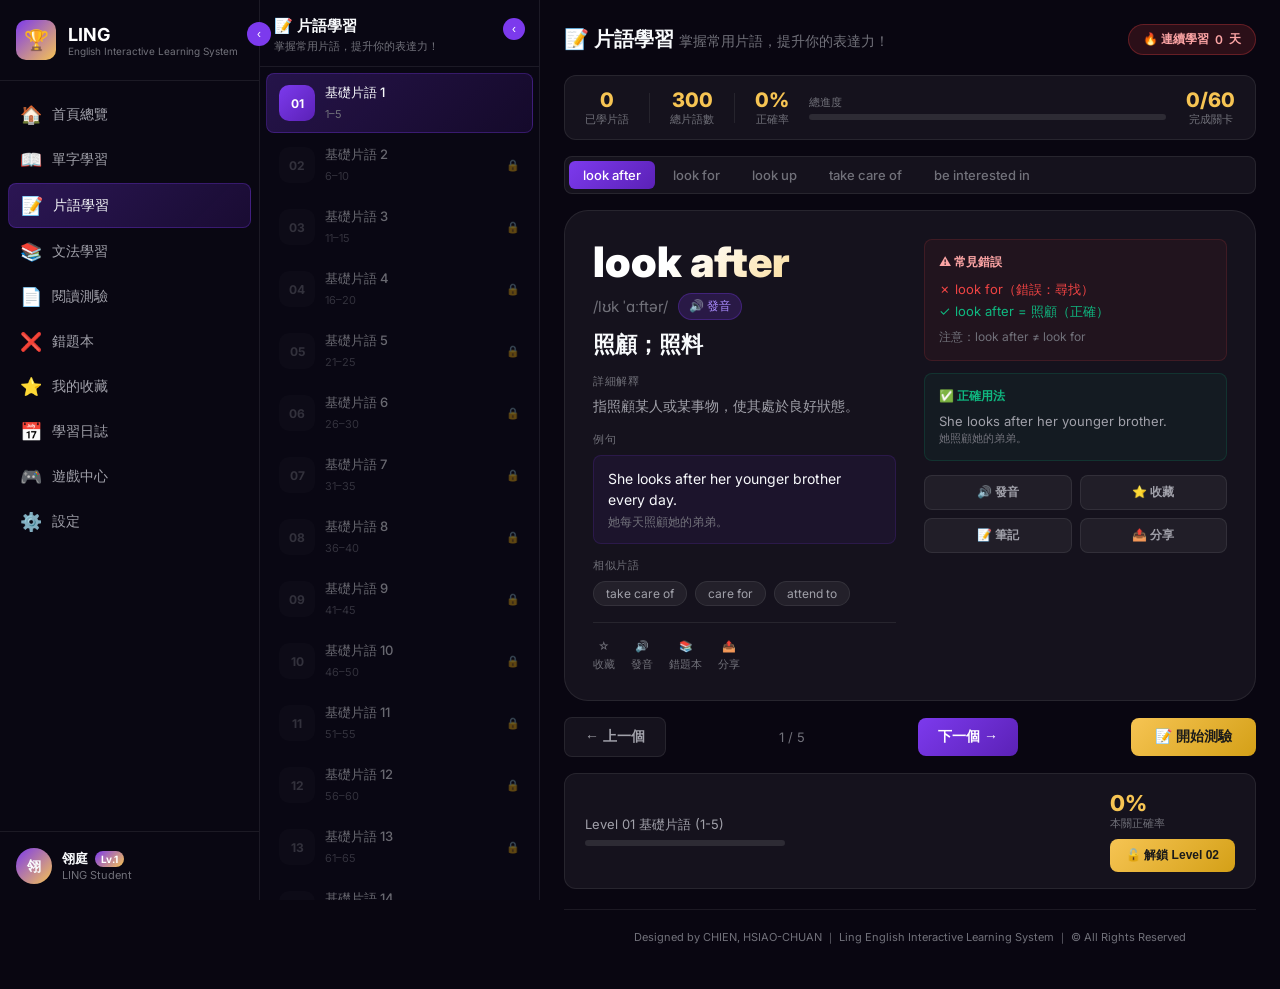
==== commit 06eb4061: "feat: add Level 41-60 phrases (now 300 total)" ====
--- a/pages/phrases.html
+++ b/pages/phrases.html
@@ -116,11 +116,11 @@
   <div class="total-bar">
     <div class="ts"><div class="val" id="s-learned">0</div><div class="lbl">已學片語</div></div>
     <div style="width:1px;height:30px;background:var(--border)"></div>
-    <div class="ts"><div class="val">200</div><div class="lbl">總片語數</div></div>
+    <div class="ts"><div class="val">300</div><div class="lbl">總片語數</div></div>
     <div style="width:1px;height:30px;background:var(--border)"></div>
     <div class="ts"><div class="val" id="s-acc">0%</div><div class="lbl">正確率</div></div>
     <div style="flex:1"><div style="font-size:11px;color:var(--text-muted);margin-bottom:4px">總進度</div><div class="progress-bar" style="height:6px"><div class="progress-fill" id="s-bar" style="width:0%"></div></div></div>
-    <div class="ts"><div class="val" id="s-levels">0/40</div><div class="lbl">完成關卡</div></div>
+    <div class="ts"><div class="val" id="s-levels">0/60</div><div class="lbl">完成關卡</div></div>
   </div>
 
   <div class="word-tabs" id="word-tabs"></div>
@@ -475,6 +475,146 @@
     {id:"p198",phrase:"catch up on",chinese:"補上未完成的事",phonetic:"/kætʃ ʌp ɒn/",detail:"補上錯過的工作、睡眠或資訊等。",example:"I need to catch up on some sleep.",exampleZh:"我需要補眠。",similar:["make up for","update on","review"],mistake:{wrong:"catch up with（意義不同：追上某人）",correct:"catch up on + N（正確）",note:"catch up with = 追上某人；catch up on = 補上"},correctEx:"She caught up on all her emails over the weekend.<br><span style='font-size:11px;color:var(--text-muted)'>她在週末把所有電子郵件都處理完了。</span>"},
     {id:"p199",phrase:"dwell on",chinese:"過分沉溺；念念不忘",phonetic:"/dwel ɒn/",detail:"長時間思考或談論令人不快的事，通常含負面含意。",example:"Don't dwell on past mistakes.",exampleZh:"不要過分沉溺於過去的錯誤。",similar:["brood over","linger on","obsess over"],mistake:{wrong:"dwell in（意義不同：居住在）",correct:"dwell on + N（正確）",note:"dwell in = 居住；dwell on = 過分思考"},correctEx:"There's no point dwelling on what might have been.<br><span style='font-size:11px;color:var(--text-muted)'>沉溺於假設毫無意義。</span>"},
     {id:"p200",phrase:"embark on",chinese:"開始新事業/計劃",phonetic:"/ɪmˈbɑːk ɒn/",detail:"正式開始一項重要的新計劃、事業或旅程。",example:"She embarked on a new career in medicine.",exampleZh:"她踏上了醫學的新事業。",similar:["begin","start","undertake"],mistake:{wrong:"embark in（錯誤介系詞）",correct:"embark on + N（正確）",note:"固定搭配 on"},correctEx:"They embarked on an ambitious research project.<br><span style='font-size:11px;color:var(--text-muted)'>他們展開了一項雄心勃勃的研究計劃。</span>"}
+  ],
+  41:[
+    {id:"p201",phrase:"abide by",chinese:"遵守；信守",phonetic:"/əˈbaɪd baɪ/",detail:"遵守規則、法律或決定，不違背。",example:"You must abide by the rules.",exampleZh:"你必須遵守規則。",similar:["comply with","obey","follow"],mistake:{wrong:"abide to（錯誤介系詞）",correct:"abide by + N（正確）",note:"固定搭配 by"},correctEx:"All members agreed to abide by the decision.<br><span style='font-size:11px;color:var(--text-muted)'>所有成員都同意遵守這個決定。</span>"},
+    {id:"p202",phrase:"bank on",chinese:"指望；依賴",phonetic:"/bæŋk ɒn/",detail:"非常信任地依賴某事會發生，把希望寄託在上面。",example:"Don't bank on the weather staying nice.",exampleZh:"別指望天氣會一直好下去。",similar:["count on","rely on","depend on"],mistake:{wrong:"bank in（意義不同：存入）",correct:"bank on + N（正確）",note:"bank in = 把錢存入；bank on = 指望"},correctEx:"We're banking on you to lead the project.<br><span style='font-size:11px;color:var(--text-muted)'>我們指望你來領導這個專案。</span>"},
+    {id:"p203",phrase:"bear with",chinese:"耐心忍受；容忍",phonetic:"/beər wɪð/",detail:"請對方耐心一點，容忍暫時的不便或延遲。",example:"Please bear with me for a moment.",exampleZh:"請耐心等我一下。",similar:["be patient with","tolerate","put up with"],mistake:{wrong:"bear on（意義不同：與…有關）",correct:"bear with + 人（正確）",note:"bear on = 與…相關；bear with = 容忍"},correctEx:"Thank you for bearing with us during the delay.<br><span style='font-size:11px;color:var(--text-muted)'>感謝您在延誤期間的耐心。</span>"},
+    {id:"p204",phrase:"brush up on",chinese:"溫習；重新熟悉",phonetic:"/brʌʃ ʌp ɒn/",detail:"重新複習已經學過但有點生疏的知識或技能。",example:"I need to brush up on my French.",exampleZh:"我需要重新溫習我的法語。",similar:["review","refresh","revise"],mistake:{wrong:"brush up（不完整，需加 on）",correct:"brush up on + N（正確）",note:"後接學科或技能需加 on"},correctEx:"She brushed up on her interview skills.<br><span style='font-size:11px;color:var(--text-muted)'>她重新熟悉了面試技巧。</span>"},
+    {id:"p205",phrase:"call for",chinese:"需要；要求",phonetic:"/kɔːl fɔː/",detail:"某種情況需要某事物，或正式要求採取某種行動。",example:"This situation calls for immediate action.",exampleZh:"這種情況需要立即採取行動。",similar:["require","demand","necessitate"],mistake:{wrong:"call on（意義不同：拜訪/號召）",correct:"call for + N（正確）",note:"call on = 拜訪或號召；call for = 需要"},correctEx:"The recipe calls for two eggs.<br><span style='font-size:11px;color:var(--text-muted)'>這道食譜需要兩顆蛋。</span>"}
+  ],
+  42:[
+    {id:"p206",phrase:"catch on",chinese:"流行起來；理解",phonetic:"/kætʃ ɒn/",detail:"某事物變得受歡迎並流行，或某人逐漸理解。",example:"The new app quickly caught on.",exampleZh:"這個新應用程式很快就流行起來。",similar:["become popular","understand","grasp"],mistake:{wrong:"catch up（意義不同：趕上）",correct:"catch on（正確）",note:"catch up = 趕上；catch on = 流行或理解"},correctEx:"It took her a while to catch on to the joke.<br><span style='font-size:11px;color:var(--text-muted)'>她過了一會兒才理解這個笑話。</span>"},
+    {id:"p207",phrase:"chip in",chinese:"湊錢；插話貢獻",phonetic:"/tʃɪp ɪn/",detail:"大家一起出錢分攤，或在談話中插話貢獻意見。",example:"Everyone chipped in for the gift.",exampleZh:"大家一起湊錢買禮物。",similar:["contribute","pitch in","donate"],mistake:{wrong:"chip on（錯誤說法）",correct:"chip in（正確）",note:"固定說法是 chip in"},correctEx:"If we all chip in, we can finish faster.<br><span style='font-size:11px;color:var(--text-muted)'>如果大家都出一份力，就能更快完成。</span>"},
+    {id:"p208",phrase:"come down with",chinese:"染上（疾病）",phonetic:"/kʌm daʊn wɪð/",detail:"開始生病，染上某種通常不嚴重的疾病。",example:"I think I'm coming down with a cold.",exampleZh:"我想我快感冒了。",similar:["catch","get sick with","fall ill with"],mistake:{wrong:"come down to（意義不同：歸結於）",correct:"come down with + 疾病（正確）",note:"come down to = 歸結於；come down with = 染病"},correctEx:"She came down with the flu last week.<br><span style='font-size:11px;color:var(--text-muted)'>她上週得了流感。</span>"},
+    {id:"p209",phrase:"cut out",chinese:"剪下；戒除；停止",phonetic:"/kʌt aʊt/",detail:"用剪刀剪下，或戒掉某種習慣，也指機器突然停止運作。",example:"You should cut out junk food.",exampleZh:"你應該戒掉垃圾食物。",similar:["remove","eliminate","stop"],mistake:{wrong:"cut off（意義不同：切斷）",correct:"cut out + N（正確）",note:"cut off = 切斷連接；cut out = 戒除或剪下"},correctEx:"The engine suddenly cut out.<br><span style='font-size:11px;color:var(--text-muted)'>引擎突然熄火了。</span>"},
+    {id:"p210",phrase:"dawn on",chinese:"恍然大悟；逐漸明白",phonetic:"/dɔːn ɒn/",detail:"某個想法或事實突然或逐漸被某人意識到。",example:"It suddenly dawned on me that I was wrong.",exampleZh:"我突然意識到自己錯了。",similar:["realize","occur to","strike"],mistake:{wrong:"dawn to（錯誤介系詞）",correct:"dawn on + 人（正確）",note:"固定搭配 on"},correctEx:"It dawned on her that he had lied.<br><span style='font-size:11px;color:var(--text-muted)'>她漸漸明白他說了謊。</span>"}
+  ],
+  43:[
+    {id:"p211",phrase:"do away with",chinese:"廢除；消除",phonetic:"/duː əˈweɪ wɪð/",detail:"正式廢除某種制度、規則或習俗。",example:"They did away with the old rules.",exampleZh:"他們廢除了舊規則。",similar:["abolish","eliminate","get rid of"],mistake:{wrong:"do away（不完整，需加 with）",correct:"do away with + N（正確）",note:"必須加 with"},correctEx:"The company did away with paper forms.<br><span style='font-size:11px;color:var(--text-muted)'>公司廢除了紙本表格。</span>"},
+    {id:"p212",phrase:"drag on",chinese:"拖延；冗長持續",phonetic:"/dræɡ ɒn/",detail:"某事冗長乏味地持續太久，令人不耐。",example:"The meeting dragged on for hours.",exampleZh:"會議冗長地拖了好幾個小時。",similar:["prolong","linger","drag out"],mistake:{wrong:"drag in（意義不同：硬扯進來）",correct:"drag on（正確）",note:"drag in = 硬把無關的事扯進來；drag on = 拖延"},correctEx:"The negotiations dragged on for months.<br><span style='font-size:11px;color:var(--text-muted)'>談判拖了好幾個月。</span>"},
+    {id:"p213",phrase:"fall through",chinese:"（計劃）落空；失敗",phonetic:"/fɔːl θruː/",detail:"計劃或安排未能實現，徹底失敗。",example:"Our holiday plans fell through.",exampleZh:"我們的假期計劃落空了。",similar:["fail","collapse","fall apart"],mistake:{wrong:"fall out（意義不同：吵翻/掉出）",correct:"fall through（正確）",note:"fall out = 鬧翻；fall through = 計劃落空"},correctEx:"The deal fell through at the last minute.<br><span style='font-size:11px;color:var(--text-muted)'>這筆交易在最後一刻告吹了。</span>"},
+    {id:"p214",phrase:"fill in for",chinese:"暫代；頂替",phonetic:"/fɪl ɪn fɔː/",detail:"暫時代替某人執行職務或工作。",example:"Can you fill in for me tomorrow?",exampleZh:"你明天能幫我代班嗎？",similar:["substitute for","cover for","stand in for"],mistake:{wrong:"fill in（意義不同：填寫表格）",correct:"fill in for + 人（正確）",note:"fill in = 填表；fill in for = 頂替某人"},correctEx:"She filled in for the sick teacher.<br><span style='font-size:11px;color:var(--text-muted)'>她代替了生病的老師。</span>"},
+    {id:"p215",phrase:"get by",chinese:"勉強過活；應付",phonetic:"/ɡet baɪ/",detail:"用有限的資源勉強維持生活或應付過去。",example:"We can get by on a small budget.",exampleZh:"我們可以靠少少的預算過活。",similar:["manage","survive","cope"],mistake:{wrong:"get through（意義不同：度過困難/接通）",correct:"get by（正確）",note:"get through = 度過難關；get by = 勉強應付"},correctEx:"He gets by with a little help from friends.<br><span style='font-size:11px;color:var(--text-muted)'>他靠朋友一點幫助勉強度日。</span>"}
+  ],
+  44:[
+    {id:"p216",phrase:"give away",chinese:"贈送；洩露",phonetic:"/ɡɪv əˈweɪ/",detail:"免費送出物品，或無意間洩露秘密。",example:"She gave away all her old books.",exampleZh:"她把所有舊書都送人了。",similar:["donate","reveal","disclose"],mistake:{wrong:"give off（意義不同：散發）",correct:"give away + N（正確）",note:"give off = 散發氣味/光；give away = 贈送或洩露"},correctEx:"His expression gave away his true feelings.<br><span style='font-size:11px;color:var(--text-muted)'>他的表情洩露了真實感受。</span>"},
+    {id:"p217",phrase:"go for",chinese:"選擇；努力爭取；適用於",phonetic:"/ɡəʊ fɔː/",detail:"選擇某物，努力爭取某目標，或某說法適用於某人。",example:"I'll go for the chicken salad.",exampleZh:"我選雞肉沙拉。",similar:["choose","pursue","apply to"],mistake:{wrong:"go to（意義不同：去某處）",correct:"go for + N（正確）",note:"go to = 去某地；go for = 選擇或爭取"},correctEx:"Go for your dreams and never give up.<br><span style='font-size:11px;color:var(--text-muted)'>努力追求你的夢想，永不放棄。</span>"},
+    {id:"p218",phrase:"hit on",chinese:"突然想到；搭訕",phonetic:"/hɪt ɒn/",detail:"突然想出一個好點子，或向某人調情搭訕。",example:"She hit on a brilliant idea.",exampleZh:"她突然想到一個絕妙的點子。",similar:["think of","come up with","flirt with"],mistake:{wrong:"hit at（意義不同：抨擊）",correct:"hit on + N（正確）",note:"hit at = 抨擊；hit on = 想到或搭訕"},correctEx:"We finally hit on a workable solution.<br><span style='font-size:11px;color:var(--text-muted)'>我們終於想到了一個可行的解決方案。</span>"},
+    {id:"p219",phrase:"hold up",chinese:"延誤；舉起；搶劫",phonetic:"/həʊld ʌp/",detail:"造成延誤，把某物舉起，或持械搶劫。",example:"Traffic held us up for an hour.",exampleZh:"交通讓我們延誤了一小時。",similar:["delay","raise","rob"],mistake:{wrong:"hold on（意義不同：稍等）",correct:"hold up + N 或 hold N up（正確）",note:"hold on = 稍等；hold up = 延誤/舉起/搶劫"},correctEx:"Two men held up the bank.<br><span style='font-size:11px;color:var(--text-muted)'>兩名男子搶劫了銀行。</span>"},
+    {id:"p220",phrase:"iron out",chinese:"解決（問題、分歧）",phonetic:"/ˈaɪən aʊt/",detail:"解決小問題、消除分歧，讓事情順利進行。",example:"We need to iron out a few details.",exampleZh:"我們需要解決一些細節問題。",similar:["resolve","smooth out","settle"],mistake:{wrong:"iron over（錯誤說法）",correct:"iron out + N（正確）",note:"固定說法是 iron out"},correctEx:"They ironed out their differences.<br><span style='font-size:11px;color:var(--text-muted)'>他們消除了彼此的分歧。</span>"}
+  ],
+  45:[
+    {id:"p221",phrase:"jump at",chinese:"欣然接受；抓住（機會）",phonetic:"/dʒʌmp æt/",detail:"毫不猶豫地把握住機會或接受提議。",example:"She jumped at the chance to travel.",exampleZh:"她欣然抓住了旅行的機會。",similar:["seize","grab","accept eagerly"],mistake:{wrong:"jump on（意義不同：苛責）",correct:"jump at + N（正確）",note:"jump on = 嚴厲指責；jump at = 欣然把握"},correctEx:"He jumped at the job offer.<br><span style='font-size:11px;color:var(--text-muted)'>他欣然接受了那份工作邀約。</span>"},
+    {id:"p222",phrase:"keep up",chinese:"維持；繼續保持",phonetic:"/kiːp ʌp/",detail:"維持某種狀態或水準，繼續保持下去。",example:"Keep up the good work!",exampleZh:"繼續保持好表現！",similar:["maintain","sustain","continue"],mistake:{wrong:"keep on（意義不同：不斷做）",correct:"keep up + N（正確）",note:"keep on = 不斷繼續做；keep up = 維持水準"},correctEx:"It's hard to keep up such a fast pace.<br><span style='font-size:11px;color:var(--text-muted)'>要維持這麼快的步調很難。</span>"},
+    {id:"p223",phrase:"lash out",chinese:"猛烈抨擊；發飆",phonetic:"/læʃ aʊt/",detail:"突然用言語或行動猛烈攻擊或斥責某人。",example:"He lashed out at his critics.",exampleZh:"他猛烈抨擊批評他的人。",similar:["attack","criticize harshly","strike out"],mistake:{wrong:"lash on（錯誤說法）",correct:"lash out at + 人（正確）",note:"固定搭配 out at"},correctEx:"She lashed out in anger.<br><span style='font-size:11px;color:var(--text-muted)'>她憤怒地發飆了。</span>"},
+    {id:"p224",phrase:"let up",chinese:"減弱；停歇",phonetic:"/let ʌp/",detail:"（雨勢、壓力、努力等）逐漸減弱或暫時停止。",example:"The rain finally let up.",exampleZh:"雨終於小了。",similar:["ease off","subside","diminish"],mistake:{wrong:"let off（意義不同：放過）",correct:"let up（正確）",note:"let off = 放過某人；let up = 減弱停歇"},correctEx:"She never lets up in her efforts.<br><span style='font-size:11px;color:var(--text-muted)'>她從不鬆懈努力。</span>"},
+    {id:"p225",phrase:"look out for",chinese:"留意；照看",phonetic:"/lʊk aʊt fɔː/",detail:"留意某事物以免危險，或照顧關心某人。",example:"Look out for cars when crossing.",exampleZh:"過馬路時要注意車輛。",similar:["watch out for","be alert to","take care of"],mistake:{wrong:"look out（不完整，需加 for）",correct:"look out for + N（正確）",note:"後接對象需加 for"},correctEx:"Big brothers look out for their siblings.<br><span style='font-size:11px;color:var(--text-muted)'>哥哥們會照看自己的弟妹。</span>"}
+  ],
+  46:[
+    {id:"p226",phrase:"make for",chinese:"朝…前進；有助於",phonetic:"/meɪk fɔː/",detail:"朝某方向移動，或某因素有助於造成某種結果。",example:"They made for the exit.",exampleZh:"他們朝出口走去。",similar:["head toward","contribute to","lead to"],mistake:{wrong:"make to（錯誤）",correct:"make for + N（正確）",note:"固定搭配 for"},correctEx:"Good ingredients make for a great meal.<br><span style='font-size:11px;color:var(--text-muted)'>好食材造就一頓美味佳餚。</span>"},
+    {id:"p227",phrase:"opt for",chinese:"選擇",phonetic:"/ɒpt fɔː/",detail:"在多個選項中做出選擇，偏好某一個。",example:"She opted for the vegetarian option.",exampleZh:"她選擇了素食選項。",similar:["choose","select","go for"],mistake:{wrong:"opt to + N（錯誤，應接動詞）",correct:"opt for + N（正確）",note:"opt for + 名詞；opt to + 原形動詞"},correctEx:"Many people opt for online shopping.<br><span style='font-size:11px;color:var(--text-muted)'>許多人選擇網路購物。</span>"},
+    {id:"p228",phrase:"pass out",chinese:"昏倒；分發",phonetic:"/pæs aʊt/",detail:"突然失去意識昏倒，或把東西分發給眾人。",example:"He passed out from the heat.",exampleZh:"他因為太熱而昏倒了。",similar:["faint","collapse","distribute"],mistake:{wrong:"pass on（意義不同：傳遞/去世）",correct:"pass out（正確）",note:"pass on = 傳遞或去世；pass out = 昏倒或分發"},correctEx:"The teacher passed out the worksheets.<br><span style='font-size:11px;color:var(--text-muted)'>老師分發了講義。</span>"},
+    {id:"p229",phrase:"pin down",chinese:"確定；使明確表態",phonetic:"/pɪn daʊn/",detail:"準確地確定某事，或迫使某人給出明確的答覆。",example:"It's hard to pin down the exact cause.",exampleZh:"很難確定確切的原因。",similar:["determine","identify","specify"],mistake:{wrong:"pin up（意義不同：釘起來）",correct:"pin down + N（正確）",note:"pin up = 釘在牆上；pin down = 確定"},correctEx:"I couldn't pin him down to a date.<br><span style='font-size:11px;color:var(--text-muted)'>我無法讓他確定一個日期。</span>"},
+    {id:"p230",phrase:"play down",chinese:"淡化；輕描淡寫",phonetic:"/pleɪ daʊn/",detail:"刻意把某事的重要性或嚴重性說得比較小。",example:"He played down the seriousness of the injury.",exampleZh:"他淡化了傷勢的嚴重性。",similar:["downplay","minimize","understate"],mistake:{wrong:"play up（意義相反：強調）",correct:"play down + N（正確）",note:"play up = 強調誇大；play down = 淡化"},correctEx:"The company played down the rumors.<br><span style='font-size:11px;color:var(--text-muted)'>公司淡化了那些傳聞。</span>"}
+  ],
+  47:[
+    {id:"p231",phrase:"point to",chinese:"指向；顯示（跡象）",phonetic:"/pɔɪnt tuː/",detail:"用手指向某處，或某證據顯示、暗示某種結論。",example:"All evidence points to him.",exampleZh:"所有證據都指向他。",similar:["indicate","suggest","signal"],mistake:{wrong:"point out（意義不同：指出說明）",correct:"point to + N（正確）",note:"point out = 指出並說明；point to = 指向或顯示跡象"},correctEx:"The data points to a clear trend.<br><span style='font-size:11px;color:var(--text-muted)'>數據顯示出明顯的趨勢。</span>"},
+    {id:"p232",phrase:"pull off",chinese:"成功完成（困難之事）",phonetic:"/pʊl ɒf/",detail:"成功達成一件困難或意想不到的事。",example:"She pulled off an amazing performance.",exampleZh:"她完成了一場精彩的演出。",similar:["succeed in","achieve","manage"],mistake:{wrong:"pull out（意義不同：退出/拔出）",correct:"pull off + N（正確）",note:"pull out = 退出；pull off = 成功完成"},correctEx:"They pulled off a surprising victory.<br><span style='font-size:11px;color:var(--text-muted)'>他們贏得了一場驚人的勝利。</span>"},
+    {id:"p233",phrase:"put off",chinese:"延後；使反感",phonetic:"/pʊt ɒf/",detail:"把某事推遲到以後，或讓某人感到反感、卻步。",example:"Don't put off until tomorrow.",exampleZh:"別把事情拖到明天。",similar:["postpone","delay","discourage"],mistake:{wrong:"put away（意義不同：收好）",correct:"put off + N/動名詞（正確）",note:"put away = 收好；put off = 延後或使反感"},correctEx:"The smell put me off my food.<br><span style='font-size:11px;color:var(--text-muted)'>那氣味讓我倒了胃口。</span>"},
+    {id:"p234",phrase:"resort to",chinese:"訴諸；不得已採取",phonetic:"/rɪˈzɔːt tuː/",detail:"在沒有更好辦法時，被迫採取某種（通常不理想的）手段。",example:"They resorted to violence.",exampleZh:"他們訴諸暴力。",similar:["turn to","fall back on","have recourse to"],mistake:{wrong:"resort on（錯誤介系詞）",correct:"resort to + N（正確）",note:"固定搭配 to"},correctEx:"Don't resort to lying to solve problems.<br><span style='font-size:11px;color:var(--text-muted)'>別靠說謊來解決問題。</span>"},
+    {id:"p235",phrase:"root for",chinese:"支持；為…加油",phonetic:"/ruːt fɔː/",detail:"為某人或某隊加油打氣，希望他們成功。",example:"We're all rooting for you!",exampleZh:"我們都為你加油！",similar:["support","cheer for","back"],mistake:{wrong:"root on（錯誤介系詞）",correct:"root for + 人（正確）",note:"固定搭配 for"},correctEx:"The crowd rooted for the home team.<br><span style='font-size:11px;color:var(--text-muted)'>觀眾為主隊加油。</span>"}
+  ],
+  48:[
+    {id:"p236",phrase:"run by",chinese:"向…說明以徵求意見",phonetic:"/rʌn baɪ/",detail:"把想法或計劃向某人說明，以徵詢他們的意見或許可。",example:"Let me run this by my boss.",exampleZh:"讓我把這個跟我老闆說明一下。",similar:["consult","check with","propose to"],mistake:{wrong:"run with（意義不同：採納並推進）",correct:"run + N + by + 人（正確）",note:"run with = 採納推進；run by = 徵求意見"},correctEx:"Run your idea by the team first.<br><span style='font-size:11px;color:var(--text-muted)'>先把你的想法跟團隊說明一下。</span>"},
+    {id:"p237",phrase:"settle for",chinese:"勉強接受；將就",phonetic:"/ˈsetl fɔː/",detail:"接受不夠理想但還可以的選擇，不再追求更好的。",example:"Don't settle for less than you deserve.",exampleZh:"別接受低於你應得的。",similar:["accept","make do with","compromise on"],mistake:{wrong:"settle on（意義不同：決定採用）",correct:"settle for + N（正確）",note:"settle on = 最終決定；settle for = 勉強接受"},correctEx:"They settled for a smaller apartment.<br><span style='font-size:11px;color:var(--text-muted)'>他們將就住進了較小的公寓。</span>"},
+    {id:"p238",phrase:"shrug off",chinese:"對…不以為意；擺脫",phonetic:"/ʃrʌɡ ɒf/",detail:"不把某事當回事，輕鬆地不予理會。",example:"She shrugged off the criticism.",exampleZh:"她對批評不以為意。",similar:["dismiss","ignore","brush aside"],mistake:{wrong:"shrug at（錯誤說法）",correct:"shrug off + N（正確）",note:"固定說法是 shrug off"},correctEx:"He shrugged off his injury and kept playing.<br><span style='font-size:11px;color:var(--text-muted)'>他不顧傷勢，繼續比賽。</span>"},
+    {id:"p239",phrase:"single out",chinese:"挑出；單獨選出",phonetic:"/ˈsɪŋɡl aʊt/",detail:"從群體中特別挑出某一個來對待（讚揚或批評）。",example:"She was singled out for praise.",exampleZh:"她被特別挑出來表揚。",similar:["pick out","select","highlight"],mistake:{wrong:"single up（錯誤說法）",correct:"single out + N（正確）",note:"固定說法是 single out"},correctEx:"Don't single out one student to blame.<br><span style='font-size:11px;color:var(--text-muted)'>別單獨挑一個學生來怪罪。</span>"},
+    {id:"p240",phrase:"stand by",chinese:"支持；待命；袖手旁觀",phonetic:"/stænd baɪ/",detail:"支持某人，準備行動待命，或眼睜睜看著卻不行動。",example:"I'll stand by you no matter what.",exampleZh:"無論如何我都會支持你。",similar:["support","wait","remain loyal to"],mistake:{wrong:"stand for（意義不同：代表）",correct:"stand by + 人（正確）",note:"stand for = 代表；stand by = 支持或待命"},correctEx:"Don't just stand by and watch.<br><span style='font-size:11px;color:var(--text-muted)'>別只是袖手旁觀。</span>"}
+  ],
+  49:[
+    {id:"p241",phrase:"stem from",chinese:"源自於；起因於",phonetic:"/stem frɒm/",detail:"某事物由某原因而產生，追溯其根源。",example:"His fear stems from a childhood event.",exampleZh:"他的恐懼源自童年的一件事。",similar:["originate from","arise from","result from"],mistake:{wrong:"stem out（錯誤說法）",correct:"stem from + N（正確）",note:"固定搭配 from"},correctEx:"Many problems stem from poor communication.<br><span style='font-size:11px;color:var(--text-muted)'>許多問題源自溝通不良。</span>"},
+    {id:"p242",phrase:"step down",chinese:"辭職；卸任",phonetic:"/step daʊn/",detail:"主動從重要職位或領導角色上退下來。",example:"The CEO stepped down last month.",exampleZh:"執行長上個月卸任了。",similar:["resign","quit","retire from"],mistake:{wrong:"step out（意義不同：暫時離開）",correct:"step down（正確）",note:"step out = 暫時外出；step down = 卸任"},correctEx:"She stepped down as chairperson.<br><span style='font-size:11px;color:var(--text-muted)'>她辭去了主席一職。</span>"},
+    {id:"p243",phrase:"step up",chinese:"加強；挺身而出",phonetic:"/step ʌp/",detail:"增加努力或程度，或在需要時挺身承擔責任。",example:"We need to step up our efforts.",exampleZh:"我們需要加強努力。",similar:["increase","intensify","take charge"],mistake:{wrong:"step in（意義不同：介入）",correct:"step up（正確）",note:"step in = 介入調停；step up = 加強或挺身"},correctEx:"He stepped up when the team needed him.<br><span style='font-size:11px;color:var(--text-muted)'>團隊需要時他挺身而出。</span>"},
+    {id:"p244",phrase:"take in",chinese:"理解吸收；收留；欺騙",phonetic:"/teɪk ɪn/",detail:"理解並吸收資訊，收留某人，或被欺騙。",example:"There was too much to take in.",exampleZh:"資訊太多，難以全部吸收。",similar:["absorb","understand","deceive"],mistake:{wrong:"take on（意義不同：承擔）",correct:"take in + N（正確）",note:"take on = 承擔；take in = 吸收/收留/欺騙"},correctEx:"Don't be taken in by his charm.<br><span style='font-size:11px;color:var(--text-muted)'>別被他的魅力給騙了。</span>"},
+    {id:"p245",phrase:"talk into",chinese:"說服（去做某事）",phonetic:"/tɔːk ˈɪntuː/",detail:"透過勸說讓某人同意去做某件原本不想做的事。",example:"She talked me into going.",exampleZh:"她說服我一起去。",similar:["persuade","convince","coax"],mistake:{wrong:"talk out of（意義相反：勸阻）",correct:"talk + 人 + into + 動名詞（正確）",note:"talk out of = 勸阻；talk into = 說服去做"},correctEx:"He talked her into buying the car.<br><span style='font-size:11px;color:var(--text-muted)'>他說服她買下那輛車。</span>"}
+  ],
+  50:[
+    {id:"p246",phrase:"tap into",chinese:"開發利用；汲取",phonetic:"/tæp ˈɪntuː/",detail:"開發並利用某種資源、市場或潛力。",example:"The company tapped into a new market.",exampleZh:"公司開發了一個新市場。",similar:["exploit","access","draw on"],mistake:{wrong:"tap on（意義不同：輕敲）",correct:"tap into + N（正確）",note:"tap on = 輕敲；tap into = 開發利用"},correctEx:"She tapped into her creativity.<br><span style='font-size:11px;color:var(--text-muted)'>她發揮了自己的創造力。</span>"},
+    {id:"p247",phrase:"throw up",chinese:"嘔吐；倉促搭建",phonetic:"/θrəʊ ʌp/",detail:"嘔吐（口語），或倉促地建造某物。",example:"The child threw up after eating.",exampleZh:"那孩子吃完後吐了。",similar:["vomit","be sick","erect quickly"],mistake:{wrong:"throw out（意義不同：丟掉）",correct:"throw up（正確）",note:"throw out = 丟棄；throw up = 嘔吐"},correctEx:"They threw up a tent in minutes.<br><span style='font-size:11px;color:var(--text-muted)'>他們幾分鐘內就搭好了帳篷。</span>"},
+    {id:"p248",phrase:"track down",chinese:"追蹤找到；查出",phonetic:"/træk daʊn/",detail:"經過搜尋追查，最終找到某人或某物。",example:"Police tracked down the suspect.",exampleZh:"警方追查到了嫌犯。",similar:["locate","find","hunt down"],mistake:{wrong:"track on（錯誤說法）",correct:"track down + N（正確）",note:"固定說法是 track down"},correctEx:"She tracked down her old friend online.<br><span style='font-size:11px;color:var(--text-muted)'>她在網路上找到了老朋友。</span>"},
+    {id:"p249",phrase:"weigh in",chinese:"發表意見；參與討論",phonetic:"/weɪ ɪn/",detail:"就某議題發表自己的看法，加入討論。",example:"Experts weighed in on the debate.",exampleZh:"專家們對這場辯論發表了意見。",similar:["contribute","comment","chime in"],mistake:{wrong:"weigh on（意義不同：使憂心）",correct:"weigh in on + N（正確）",note:"weigh on = 使心情沉重；weigh in = 發表意見"},correctEx:"May I weigh in on this issue?<br><span style='font-size:11px;color:var(--text-muted)'>我可以對這個問題發表意見嗎？</span>"},
+    {id:"p250",phrase:"work towards",chinese:"朝…努力",phonetic:"/wɜːk təˈwɔːdz/",detail:"為達成某個目標而持續付出努力。",example:"She's working towards a degree.",exampleZh:"她正朝著學位努力。",similar:["strive for","aim for","pursue"],mistake:{wrong:"work for（意義不同：為…工作）",correct:"work towards + N（正確）",note:"work for = 受雇於；work towards = 朝目標努力"},correctEx:"We're working towards a common goal.<br><span style='font-size:11px;color:var(--text-muted)'>我們正朝著共同目標努力。</span>"}
+  ],
+  51:[
+    {id:"p251",phrase:"answer for",chinese:"為…負責",phonetic:"/ˈɑːnsər fɔː/",detail:"為自己的行為或某事的後果承擔責任。",example:"You'll have to answer for your actions.",exampleZh:"你必須為自己的行為負責。",similar:["be responsible for","account for","take responsibility"],mistake:{wrong:"answer to（意義不同：對…負責/聽命於）",correct:"answer for + 事（正確）",note:"answer to = 聽命於某人；answer for = 為某事負責"},correctEx:"He must answer for his mistakes.<br><span style='font-size:11px;color:var(--text-muted)'>他必須為自己的錯誤負責。</span>"},
+    {id:"p252",phrase:"bear out",chinese:"證實；支持（說法）",phonetic:"/beər aʊt/",detail:"證據或事實證實某種說法或理論是正確的。",example:"The results bear out his theory.",exampleZh:"結果證實了他的理論。",similar:["confirm","support","verify"],mistake:{wrong:"bear with（意義不同：容忍）",correct:"bear out + N（正確）",note:"bear with = 容忍；bear out = 證實"},correctEx:"The data bears out our predictions.<br><span style='font-size:11px;color:var(--text-muted)'>數據證實了我們的預測。</span>"},
+    {id:"p253",phrase:"boil down to",chinese:"歸結為；可簡化為",phonetic:"/bɔɪl daʊn tuː/",detail:"把複雜的事情簡化成最核心的要點。",example:"It all boils down to money.",exampleZh:"這一切歸根究柢就是錢的問題。",similar:["come down to","amount to","be reduced to"],mistake:{wrong:"boil down（不完整，需加 to）",correct:"boil down to + N（正確）",note:"後接結論需加 to"},correctEx:"The problem boils down to poor planning.<br><span style='font-size:11px;color:var(--text-muted)'>問題歸結為規劃不周。</span>"},
+    {id:"p254",phrase:"branch out",chinese:"擴展（業務、興趣）",phonetic:"/brɑːntʃ aʊt/",detail:"從原本的領域擴展到新的活動或方向。",example:"The bakery branched out into catering.",exampleZh:"這家麵包店擴展到了外燴業務。",similar:["expand","diversify","extend"],mistake:{wrong:"branch off（意義不同：岔開）",correct:"branch out（正確）",note:"branch off = 道路岔開；branch out = 擴展領域"},correctEx:"She wants to branch out into writing.<br><span style='font-size:11px;color:var(--text-muted)'>她想拓展到寫作領域。</span>"},
+    {id:"p255",phrase:"call up",chinese:"打電話給；召集",phonetic:"/kɔːl ʌp/",detail:"打電話聯絡某人，或召集人員（如徵召入伍）。",example:"He called me up last night.",exampleZh:"他昨晚打電話給我。",similar:["phone","telephone","summon"],mistake:{wrong:"call off（意義不同：取消）",correct:"call up + 人（正確）",note:"call off = 取消；call up = 打電話或召集"},correctEx:"She called up an old friend.<br><span style='font-size:11px;color:var(--text-muted)'>她打電話給一位老朋友。</span>"}
+  ],
+  52:[
+    {id:"p256",phrase:"cater to",chinese:"迎合；滿足（需求）",phonetic:"/ˈkeɪtər tuː/",detail:"特別滿足某群人的需求或喜好。",example:"This hotel caters to families.",exampleZh:"這間飯店專門迎合家庭旅客。",similar:["serve","accommodate","provide for"],mistake:{wrong:"cater for（英式用法，美式用 to）",correct:"cater to + N（正確）",note:"美式用 to，英式可用 for"},correctEx:"The menu caters to vegetarians.<br><span style='font-size:11px;color:var(--text-muted)'>這份菜單照顧到素食者的需求。</span>"},
+    {id:"p257",phrase:"close in on",chinese:"逼近；包圍",phonetic:"/kləʊz ɪn ɒn/",detail:"逐漸接近並包圍目標，常用於追捕或競爭。",example:"Police were closing in on the thief.",exampleZh:"警方正逐漸逼近那名小偷。",similar:["approach","surround","draw near"],mistake:{wrong:"close on（缺少 in）",correct:"close in on + N（正確）",note:"必須是 close in on"},correctEx:"The deadline is closing in on us.<br><span style='font-size:11px;color:var(--text-muted)'>截止日期正逼近我們。</span>"},
+    {id:"p258",phrase:"crack down on",chinese:"嚴厲打擊；取締",phonetic:"/kræk daʊn ɒn/",detail:"對違法或不當行為採取嚴厲的取締措施。",example:"Police cracked down on speeding.",exampleZh:"警方嚴厲取締超速。",similar:["clamp down on","suppress","get tough on"],mistake:{wrong:"crack on（意義不同：繼續努力）",correct:"crack down on + N（正確）",note:"crack on = 繼續努力；crack down on = 嚴厲打擊"},correctEx:"The government cracked down on tax fraud.<br><span style='font-size:11px;color:var(--text-muted)'>政府嚴厲打擊逃稅。</span>"},
+    {id:"p259",phrase:"dish out",chinese:"分發；給予（批評、建議）",phonetic:"/dɪʃ aʊt/",detail:"大量分發食物，或隨意給出批評、建議、懲罰等。",example:"He's good at dishing out advice.",exampleZh:"他很會給別人建議。",similar:["distribute","hand out","give out"],mistake:{wrong:"dish up（意義不同：盛盤上菜）",correct:"dish out + N（正確）",note:"dish up = 上菜；dish out = 分發或給予"},correctEx:"She dished out the food to everyone.<br><span style='font-size:11px;color:var(--text-muted)'>她把食物分給每個人。</span>"},
+    {id:"p260",phrase:"factor in",chinese:"把…列入考量",phonetic:"/ˈfæktər ɪn/",detail:"在計算或決策時將某個因素納入考慮。",example:"Don't forget to factor in travel time.",exampleZh:"別忘了把交通時間算進去。",similar:["take into account","consider","include"],mistake:{wrong:"factor on（錯誤說法）",correct:"factor in + N（正確）",note:"固定說法是 factor in"},correctEx:"We factored in the extra costs.<br><span style='font-size:11px;color:var(--text-muted)'>我們把額外成本列入了考量。</span>"}
+  ],
+  53:[
+    {id:"p261",phrase:"fend off",chinese:"擋開；抵禦",phonetic:"/fend ɒf/",detail:"擊退攻擊或抵擋不想要的事物、問題。",example:"She fended off the criticism.",exampleZh:"她擋開了批評。",similar:["ward off","repel","resist"],mistake:{wrong:"fend for（意義不同：自謀生計）",correct:"fend off + N（正確）",note:"fend for oneself = 自力更生；fend off = 擋開"},correctEx:"He fended off the attacker.<br><span style='font-size:11px;color:var(--text-muted)'>他擊退了攻擊者。</span>"},
+    {id:"p262",phrase:"follow through",chinese:"貫徹到底；徹底完成",phonetic:"/ˈfɒləʊ θruː/",detail:"把已開始的事或承諾堅持完成到底。",example:"She always follows through on her promises.",exampleZh:"她總是貫徹自己的承諾。",similar:["complete","carry out","see through"],mistake:{wrong:"follow up（意義不同：後續追蹤）",correct:"follow through on + N（正確）",note:"follow up = 後續跟進；follow through = 貫徹完成"},correctEx:"You need to follow through with your plan.<br><span style='font-size:11px;color:var(--text-muted)'>你需要把計劃貫徹到底。</span>"},
+    {id:"p263",phrase:"gear up for",chinese:"為…做準備",phonetic:"/ɡɪər ʌp fɔː/",detail:"為即將到來的重要事件做好充分準備。",example:"The team is gearing up for the finals.",exampleZh:"球隊正在為決賽做準備。",similar:["prepare for","get ready for","brace for"],mistake:{wrong:"gear for（缺少 up）",correct:"gear up for + N（正確）",note:"應為 gear up for"},correctEx:"We're gearing up for the busy season.<br><span style='font-size:11px;color:var(--text-muted)'>我們正在為旺季做準備。</span>"},
+    {id:"p264",phrase:"hammer out",chinese:"努力商定；達成（協議）",phonetic:"/ˈhæmər aʊt/",detail:"經過長時間討論協商，最終達成一項協議或方案。",example:"They hammered out a deal.",exampleZh:"他們努力談成了一筆交易。",similar:["negotiate","work out","thrash out"],mistake:{wrong:"hammer in（意義不同：敲進去）",correct:"hammer out + N（正確）",note:"hammer in = 把釘子敲進去；hammer out = 商定"},correctEx:"The two sides hammered out an agreement.<br><span style='font-size:11px;color:var(--text-muted)'>雙方努力達成了協議。</span>"},
+    {id:"p265",phrase:"hinge on",chinese:"取決於；以…為關鍵",phonetic:"/hɪndʒ ɒn/",detail:"某事的結果完全取決於另一個關鍵因素。",example:"The decision hinges on the budget.",exampleZh:"這個決定取決於預算。",similar:["depend on","rest on","turn on"],mistake:{wrong:"hinge to（錯誤介系詞）",correct:"hinge on + N（正確）",note:"固定搭配 on"},correctEx:"Everything hinges on her answer.<br><span style='font-size:11px;color:var(--text-muted)'>一切都取決於她的回答。</span>"}
+  ],
+  54:[
+    {id:"p266",phrase:"hold off",chinese:"暫緩；延遲；抵擋",phonetic:"/həʊld ɒf/",detail:"暫時不做某事，延後行動，或擋住對方。",example:"Let's hold off on the decision.",exampleZh:"我們先暫緩做決定吧。",similar:["delay","postpone","keep back"],mistake:{wrong:"hold up（意義不同：延誤/搶劫）",correct:"hold off on + N（正確）",note:"hold up = 延誤；hold off = 主動暫緩"},correctEx:"They held off the enemy attack.<br><span style='font-size:11px;color:var(--text-muted)'>他們擋住了敵人的攻擊。</span>"},
+    {id:"p267",phrase:"key in",chinese:"輸入（資料）",phonetic:"/kiː ɪn/",detail:"用鍵盤把資料或數字輸入電腦或設備。",example:"Key in your password.",exampleZh:"輸入你的密碼。",similar:["type in","enter","input"],mistake:{wrong:"key on（錯誤說法）",correct:"key in + N（正確）",note:"固定說法是 key in"},correctEx:"Please key in the customer details.<br><span style='font-size:11px;color:var(--text-muted)'>請輸入客戶資料。</span>"},
+    {id:"p268",phrase:"latch onto",chinese:"緊抓不放；纏住",phonetic:"/lætʃ ˈɒntuː/",detail:"緊緊抓住某個想法、機會或人不放。",example:"He latched onto the new idea.",exampleZh:"他緊抓住這個新點子不放。",similar:["cling to","seize on","attach to"],mistake:{wrong:"latch on（口語可，正式需 onto）",correct:"latch onto + N（正確）",note:"正式用法接 onto"},correctEx:"The media latched onto the scandal.<br><span style='font-size:11px;color:var(--text-muted)'>媒體緊咬這樁醜聞不放。</span>"},
+    {id:"p269",phrase:"level off",chinese:"趨於平穩；停止增減",phonetic:"/ˈlevl ɒf/",detail:"在上升或下降後達到穩定，不再變化。",example:"Prices have leveled off.",exampleZh:"價格已經趨於平穩。",similar:["stabilize","plateau","even out"],mistake:{wrong:"level up（意義不同：升級）",correct:"level off（正確）",note:"level up = 升級；level off = 趨於平穩"},correctEx:"The plane leveled off at 30,000 feet.<br><span style='font-size:11px;color:var(--text-muted)'>飛機在三萬英尺高度平飛。</span>"},
+    {id:"p270",phrase:"map out",chinese:"詳細規劃；制定",phonetic:"/mæp aʊt/",detail:"仔細規劃並安排某件事的每個步驟或細節。",example:"She mapped out her career path.",exampleZh:"她詳細規劃了自己的職涯路徑。",similar:["plan","outline","lay out"],mistake:{wrong:"map up（錯誤說法）",correct:"map out + N（正確）",note:"固定說法是 map out"},correctEx:"Let's map out our strategy.<br><span style='font-size:11px;color:var(--text-muted)'>讓我們詳細規劃我們的策略。</span>"}
+  ],
+  55:[
+    {id:"p271",phrase:"mull over",chinese:"仔細思量；反覆考慮",phonetic:"/mʌl ˈəʊvər/",detail:"花時間仔細考慮某件事，反覆斟酌。",example:"Let me mull it over.",exampleZh:"讓我仔細想想。",similar:["consider","ponder","think over"],mistake:{wrong:"mull on（錯誤介系詞）",correct:"mull over + N（正確）",note:"固定搭配 over"},correctEx:"She mulled over the job offer for days.<br><span style='font-size:11px;color:var(--text-muted)'>她對那份工作邀約考慮了好幾天。</span>"},
+    {id:"p272",phrase:"nail down",chinese:"確定；敲定（細節）",phonetic:"/neɪl daʊn/",detail:"把某事的細節或安排最終確定下來。",example:"We need to nail down the date.",exampleZh:"我們需要敲定日期。",similar:["finalize","pin down","confirm"],mistake:{wrong:"nail up（意義不同：釘起來）",correct:"nail down + N（正確）",note:"nail up = 釘住；nail down = 敲定"},correctEx:"Let's nail down the final details.<br><span style='font-size:11px;color:var(--text-muted)'>讓我們敲定最後的細節。</span>"},
+    {id:"p273",phrase:"pencil in",chinese:"暫定（行程）",phonetic:"/ˈpensl ɪn/",detail:"暫時安排某個時間或計劃，之後可能會更改。",example:"Let's pencil in Friday for the meeting.",exampleZh:"我們先暫定星期五開會。",similar:["tentatively schedule","provisionally arrange"],mistake:{wrong:"pen in（意義不同：確定下來）",correct:"pencil in + N（正確）",note:"pencil 暗示可更改；pen in 暗示確定"},correctEx:"I've penciled you in for 3 PM.<br><span style='font-size:11px;color:var(--text-muted)'>我暫時把你排在下午三點。</span>"},
+    {id:"p274",phrase:"ramp up",chinese:"加大；提升（產量、力度）",phonetic:"/ræmp ʌp/",detail:"增加某事物的規模、速度或強度。",example:"They ramped up production.",exampleZh:"他們提高了產量。",similar:["increase","boost","step up"],mistake:{wrong:"ramp down（意義相反：縮減）",correct:"ramp up + N（正確）",note:"ramp down = 縮減；ramp up = 加大"},correctEx:"The company ramped up its marketing.<br><span style='font-size:11px;color:var(--text-muted)'>公司加大了行銷力度。</span>"},
+    {id:"p275",phrase:"rein in",chinese:"控制；抑制",phonetic:"/reɪn ɪn/",detail:"控制住某事物，使其不過度發展（如開支、情緒）。",example:"We must rein in spending.",exampleZh:"我們必須控制開支。",similar:["control","curb","restrain"],mistake:{wrong:"reign in（拼字錯誤）",correct:"rein in + N（正確）",note:"是 rein（韁繩）不是 reign（統治）"},correctEx:"He tried to rein in his temper.<br><span style='font-size:11px;color:var(--text-muted)'>他試著控制自己的脾氣。</span>"}
+  ],
+  56:[
+    {id:"p276",phrase:"round up",chinese:"召集；湊整數；圍捕",phonetic:"/raʊnd ʌp/",detail:"把分散的人或物聚集起來，或把數字進位取整。",example:"Round up the numbers to the nearest ten.",exampleZh:"把數字進位到最接近的十位數。",similar:["gather","collect","assemble"],mistake:{wrong:"round down（意義相反：捨去取整）",correct:"round up + N（正確）",note:"round down = 無條件捨去；round up = 進位"},correctEx:"The cowboys rounded up the cattle.<br><span style='font-size:11px;color:var(--text-muted)'>牛仔們把牛群趕攏起來。</span>"},
+    {id:"p277",phrase:"rule over",chinese:"統治；管轄",phonetic:"/ruːl ˈəʊvər/",detail:"以權威統治或管理某個地區或群體。",example:"The king ruled over the land.",exampleZh:"國王統治著這片土地。",similar:["govern","reign over","command"],mistake:{wrong:"rule out（意義不同：排除）",correct:"rule over + N（正確）",note:"rule out = 排除；rule over = 統治"},correctEx:"She ruled over the empire for decades.<br><span style='font-size:11px;color:var(--text-muted)'>她統治這個帝國數十年。</span>"},
+    {id:"p278",phrase:"scrape by",chinese:"勉強過關；艱難維持",phonetic:"/skreɪp baɪ/",detail:"在困難中勉強應付過去，僅僅足夠。",example:"They scrape by on a low income.",exampleZh:"他們靠微薄收入勉強度日。",similar:["get by","barely manage","make ends meet"],mistake:{wrong:"scrape through（意義相近：勉強通過考試）",correct:"scrape by（正確）",note:"scrape through 多指勉強通過考試；scrape by 指勉強生活"},correctEx:"She scraped by during her student years.<br><span style='font-size:11px;color:var(--text-muted)'>她學生時代勉強度日。</span>"},
+    {id:"p279",phrase:"shy away from",chinese:"迴避；躲避",phonetic:"/ʃaɪ əˈweɪ frɒm/",detail:"因害怕或不情願而避開某事物。",example:"He shies away from confrontation.",exampleZh:"他迴避正面衝突。",similar:["avoid","steer clear of","recoil from"],mistake:{wrong:"shy from（不完整，需加 away）",correct:"shy away from + N（正確）",note:"完整片語是 shy away from"},correctEx:"Don't shy away from challenges.<br><span style='font-size:11px;color:var(--text-muted)'>別迴避挑戰。</span>"},
+    {id:"p280",phrase:"sign up for",chinese:"報名；註冊參加",phonetic:"/saɪn ʌp fɔː/",detail:"正式報名參加某課程、活動或服務。",example:"I signed up for a yoga class.",exampleZh:"我報名了一堂瑜伽課。",similar:["enroll in","register for","join"],mistake:{wrong:"sign in（意義不同：登入）",correct:"sign up for + N（正確）",note:"sign in = 登入；sign up for = 報名"},correctEx:"She signed up for the marathon.<br><span style='font-size:11px;color:var(--text-muted)'>她報名了馬拉松。</span>"}
+  ],
+  57:[
+    {id:"p281",phrase:"size up",chinese:"打量；評估",phonetic:"/saɪz ʌp/",detail:"快速觀察並評估某人或某情況。",example:"She sized up the situation quickly.",exampleZh:"她迅速評估了情勢。",similar:["assess","evaluate","appraise"],mistake:{wrong:"size down（錯誤說法）",correct:"size up + N（正確）",note:"固定說法是 size up"},correctEx:"He sized up his opponent before the match.<br><span style='font-size:11px;color:var(--text-muted)'>他在比賽前打量了對手。</span>"},
+    {id:"p282",phrase:"smooth over",chinese:"緩和；化解（分歧）",phonetic:"/smuːð ˈəʊvər/",detail:"化解爭執或緩和緊張關係，讓事情平息。",example:"She tried to smooth over the conflict.",exampleZh:"她試著緩和這場衝突。",similar:["ease","reconcile","patch up"],mistake:{wrong:"smooth out（多指弄平實物）",correct:"smooth over + N（正確）",note:"smooth out = 撫平實物；smooth over = 化解分歧"},correctEx:"He smoothed over the misunderstanding.<br><span style='font-size:11px;color:var(--text-muted)'>他化解了這場誤會。</span>"},
+    {id:"p283",phrase:"spell out",chinese:"詳細說明；清楚解釋",phonetic:"/spel aʊt/",detail:"非常清楚詳盡地解釋某事，不留模糊空間。",example:"Let me spell out the rules.",exampleZh:"讓我把規則講清楚。",similar:["explain clearly","clarify","detail"],mistake:{wrong:"spell over（錯誤說法）",correct:"spell out + N（正確）",note:"固定說法是 spell out"},correctEx:"She spelled out exactly what she wanted.<br><span style='font-size:11px;color:var(--text-muted)'>她清楚說明了自己究竟想要什麼。</span>"},
+    {id:"p284",phrase:"stack up",chinese:"比得上；累積",phonetic:"/stæk ʌp/",detail:"與其他事物相比較（衡量優劣），或逐漸堆積。",example:"How does it stack up against the competition?",exampleZh:"它和競爭對手相比如何？",similar:["compare","measure up","accumulate"],mistake:{wrong:"stack on（錯誤說法）",correct:"stack up（正確）",note:"固定說法是 stack up"},correctEx:"The bills are stacking up.<br><span style='font-size:11px;color:var(--text-muted)'>帳單越積越多。</span>"},
+    {id:"p285",phrase:"steer clear of",chinese:"避開；遠離",phonetic:"/stɪər klɪər ɒv/",detail:"刻意避開某個可能帶來麻煩的人事物。",example:"Steer clear of trouble.",exampleZh:"遠離麻煩。",similar:["avoid","stay away from","keep away from"],mistake:{wrong:"steer clear from（錯誤介系詞）",correct:"steer clear of + N（正確）",note:"固定搭配 of"},correctEx:"It's best to steer clear of that topic.<br><span style='font-size:11px;color:var(--text-muted)'>最好避開那個話題。</span>"}
+  ],
+  58:[
+    {id:"p286",phrase:"stick out",chinese:"突出；顯眼；堅持",phonetic:"/stɪk aʊt/",detail:"伸出或凸出，在群體中顯眼，或硬撐到底。",example:"His ears stick out a little.",exampleZh:"他的耳朵有點外凸。",similar:["protrude","stand out","endure"],mistake:{wrong:"stick up（意義不同：豎起/搶劫）",correct:"stick out（正確）",note:"stick up = 豎起或持械搶劫；stick out = 突出"},correctEx:"Stick it out — things will improve.<br><span style='font-size:11px;color:var(--text-muted)'>堅持下去，情況會好轉的。</span>"},
+    {id:"p287",phrase:"tag along",chinese:"跟著一起去",phonetic:"/tæɡ əˈlɒŋ/",detail:"沒被特別邀請卻跟著別人一起去。",example:"Can I tag along?",exampleZh:"我可以跟著一起去嗎？",similar:["accompany","follow","come along"],mistake:{wrong:"tag on（意義不同：附加）",correct:"tag along（正確）",note:"tag on = 附加上去；tag along = 跟著去"},correctEx:"Her little brother always tags along.<br><span style='font-size:11px;color:var(--text-muted)'>她的弟弟總是跟著一起。</span>"},
+    {id:"p288",phrase:"toy with",chinese:"考慮（不認真）；玩弄",phonetic:"/tɔɪ wɪð/",detail:"不太認真地考慮某想法，或不負責任地玩弄。",example:"She toyed with the idea of moving.",exampleZh:"她隨意考慮過搬家的念頭。",similar:["consider casually","play with","flirt with"],mistake:{wrong:"toy on（錯誤介系詞）",correct:"toy with + N（正確）",note:"固定搭配 with"},correctEx:"He toyed with his food without eating.<br><span style='font-size:11px;color:var(--text-muted)'>他撥弄著食物卻不吃。</span>"},
+    {id:"p289",phrase:"usher in",chinese:"開啟；引進（新時代）",phonetic:"/ˈʌʃər ɪn/",detail:"標誌或開啟一個新的時期、階段或變革。",example:"The invention ushered in a new era.",exampleZh:"這項發明開啟了一個新時代。",similar:["herald","introduce","bring in"],mistake:{wrong:"usher on（錯誤說法）",correct:"usher in + N（正確）",note:"固定說法是 usher in"},correctEx:"The election ushered in major reforms.<br><span style='font-size:11px;color:var(--text-muted)'>這場選舉帶來了重大改革。</span>"},
+    {id:"p290",phrase:"verge on",chinese:"接近於；瀕臨",phonetic:"/vɜːdʒ ɒn/",detail:"非常接近某種狀態或程度，幾乎就是。",example:"His behavior verges on rude.",exampleZh:"他的行為近乎無禮。",similar:["border on","approach","come close to"],mistake:{wrong:"verge to（錯誤介系詞）",correct:"verge on + N（正確）",note:"固定搭配 on"},correctEx:"She was verging on tears.<br><span style='font-size:11px;color:var(--text-muted)'>她快要哭出來了。</span>"}
+  ],
+  59:[
+    {id:"p291",phrase:"ward off",chinese:"避開；抵禦（危險、疾病）",phonetic:"/wɔːd ɒf/",detail:"防止或擊退危險、疾病或不好的事物。",example:"Vitamin C may help ward off colds.",exampleZh:"維他命C或許有助於預防感冒。",similar:["fend off","repel","prevent"],mistake:{wrong:"ward against（較少見）",correct:"ward off + N（正確）",note:"常用 ward off"},correctEx:"She wore a charm to ward off bad luck.<br><span style='font-size:11px;color:var(--text-muted)'>她戴護身符來驅避厄運。</span>"},
+    {id:"p292",phrase:"weed out",chinese:"淘汰；剔除（不良者）",phonetic:"/wiːd aʊt/",detail:"從群體中剔除不合格或不需要的人事物。",example:"The test weeds out weak candidates.",exampleZh:"這項測驗淘汰掉能力不足的應徵者。",similar:["eliminate","remove","filter out"],mistake:{wrong:"weed off（錯誤說法）",correct:"weed out + N（正確）",note:"固定說法是 weed out"},correctEx:"We need to weed out errors in the data.<br><span style='font-size:11px;color:var(--text-muted)'>我們需要剔除資料中的錯誤。</span>"},
+    {id:"p293",phrase:"whittle down",chinese:"逐漸削減；縮減",phonetic:"/ˈwɪtl daʊn/",detail:"一點一點地減少數量或規模。",example:"They whittled down the list to five.",exampleZh:"他們把名單縮減到五個。",similar:["reduce","cut down","pare down"],mistake:{wrong:"whittle off（錯誤說法）",correct:"whittle down + N（正確）",note:"固定說法是 whittle down"},correctEx:"We whittled down our expenses.<br><span style='font-size:11px;color:var(--text-muted)'>我們逐漸削減了開支。</span>"},
+    {id:"p294",phrase:"wriggle out of",chinese:"設法逃避（責任）",phonetic:"/ˈrɪɡl aʊt ɒv/",detail:"用藉口或手段巧妙地逃避責任或義務。",example:"He always wriggles out of chores.",exampleZh:"他總是想辦法逃避家務。",similar:["get out of","dodge","evade"],mistake:{wrong:"wriggle from（不完整）",correct:"wriggle out of + N（正確）",note:"完整片語是 wriggle out of"},correctEx:"She tried to wriggle out of the contract.<br><span style='font-size:11px;color:var(--text-muted)'>她試圖逃避這份合約。</span>"},
+    {id:"p295",phrase:"yearn for",chinese:"渴望；嚮往",phonetic:"/jɜːn fɔː/",detail:"強烈地渴望或思念某人事物。",example:"She yearns for a quieter life.",exampleZh:"她渴望過更平靜的生活。",similar:["long for","crave","desire"],mistake:{wrong:"yearn to + N（錯誤，應接動詞）",correct:"yearn for + N（正確）",note:"yearn for + 名詞；yearn to + 原形動詞"},correctEx:"He yearned for his homeland.<br><span style='font-size:11px;color:var(--text-muted)'>他思念著故鄉。</span>"}
+  ],
+  60:[
+    {id:"p296",phrase:"zoom in",chinese:"放大；拉近（鏡頭）",phonetic:"/zuːm ɪn/",detail:"把畫面或鏡頭拉近放大，或聚焦於細節。",example:"Zoom in to see the details.",exampleZh:"放大來看細節。",similar:["magnify","focus in","close up"],mistake:{wrong:"zoom out（意義相反：縮小）",correct:"zoom in（正確）",note:"zoom out = 拉遠縮小；zoom in = 拉近放大"},correctEx:"She zoomed in on the photo.<br><span style='font-size:11px;color:var(--text-muted)'>她把照片放大了。</span>"},
+    {id:"p297",phrase:"bow out",chinese:"退出；引退",phonetic:"/baʊ aʊt/",detail:"體面地退出某個職位、活動或競爭。",example:"He bowed out of the race.",exampleZh:"他退出了競選。",similar:["withdraw","step down","quit"],mistake:{wrong:"bow down（意義不同：屈服/鞠躬）",correct:"bow out（正確）",note:"bow down = 屈服；bow out = 體面退出"},correctEx:"She bowed out gracefully.<br><span style='font-size:11px;color:var(--text-muted)'>她優雅地引退了。</span>"},
+    {id:"p298",phrase:"buckle down",chinese:"開始認真努力",phonetic:"/ˈbʌkl daʊn/",detail:"下定決心，開始認真投入工作或學習。",example:"It's time to buckle down and study.",exampleZh:"是時候認真讀書了。",similar:["get down to","apply oneself","knuckle down"],mistake:{wrong:"buckle up（意義不同：繫安全帶）",correct:"buckle down（正確）",note:"buckle up = 繫安全帶；buckle down = 認真努力"},correctEx:"He buckled down to finish the report.<br><span style='font-size:11px;color:var(--text-muted)'>他開始認真把報告做完。</span>"},
+    {id:"p299",phrase:"chalk up",chinese:"取得；歸因於",phonetic:"/tʃɔːk ʌp/",detail:"獲得（成就、勝利），或把某結果歸因於某原因。",example:"The team chalked up another win.",exampleZh:"球隊又拿下一勝。",similar:["achieve","attain","attribute"],mistake:{wrong:"chalk down（錯誤說法）",correct:"chalk up + N（正確）",note:"固定說法是 chalk up"},correctEx:"Chalk it up to experience.<br><span style='font-size:11px;color:var(--text-muted)'>就當作是經驗吧。</span>"},
+    {id:"p300",phrase:"wrap up",chinese:"結束；完成；總結",phonetic:"/ræp ʌp/",detail:"完成或結束某項工作、會議或活動。",example:"Let's wrap up the meeting.",exampleZh:"我們來結束這場會議吧。",similar:["finish","conclude","finalize"],mistake:{wrong:"wrap around（意義不同：纏繞）",correct:"wrap up + N（正確）",note:"wrap around = 纏繞；wrap up = 結束完成"},correctEx:"She wrapped up her presentation.<br><span style='font-size:11px;color:var(--text-muted)'>她結束了她的簡報。</span>"}
   ]
 };
 
@@ -494,7 +634,7 @@
   const lp = levelProgress;
   const list = document.getElementById('level-list');
   list.innerHTML='';
-  for(let i=1;i<=40;i++){
+  for(let i=1;i<=60;i++){
     const done = lp[i]?.done;
     const locked = i>1 && !lp[i-1]?.done;
     const active = i===currentLevel;
@@ -586,7 +726,7 @@
     ?'<span style="color:#10b981;font-weight:700">✅ 答對了！太棒了！</span>'
     :'<span style="color:#ef4444;font-weight:700">❌ 答錯囉，再加油！</span>';
 }
-function unlockNext(){const vp=Storage.load('ling_phrase_progress')||{};if(!vp.levelProgress)vp.levelProgress={};vp.levelProgress[currentLevel]={done:true,pct:100};Storage.save('ling_phrase_progress',vp);if(currentLevel<40)loadLevel(currentLevel+1);}
+function unlockNext(){const vp=Storage.load('ling_phrase_progress')||{};if(!vp.levelProgress)vp.levelProgress={};vp.levelProgress[currentLevel]={done:true,pct:100};Storage.save('ling_phrase_progress',vp);if(currentLevel<60)loadLevel(currentLevel+1);}
 function toggleSidebar2(){
   const sb=document.getElementById('sidebar2');
   const content=document.querySelector('.phrase-content');
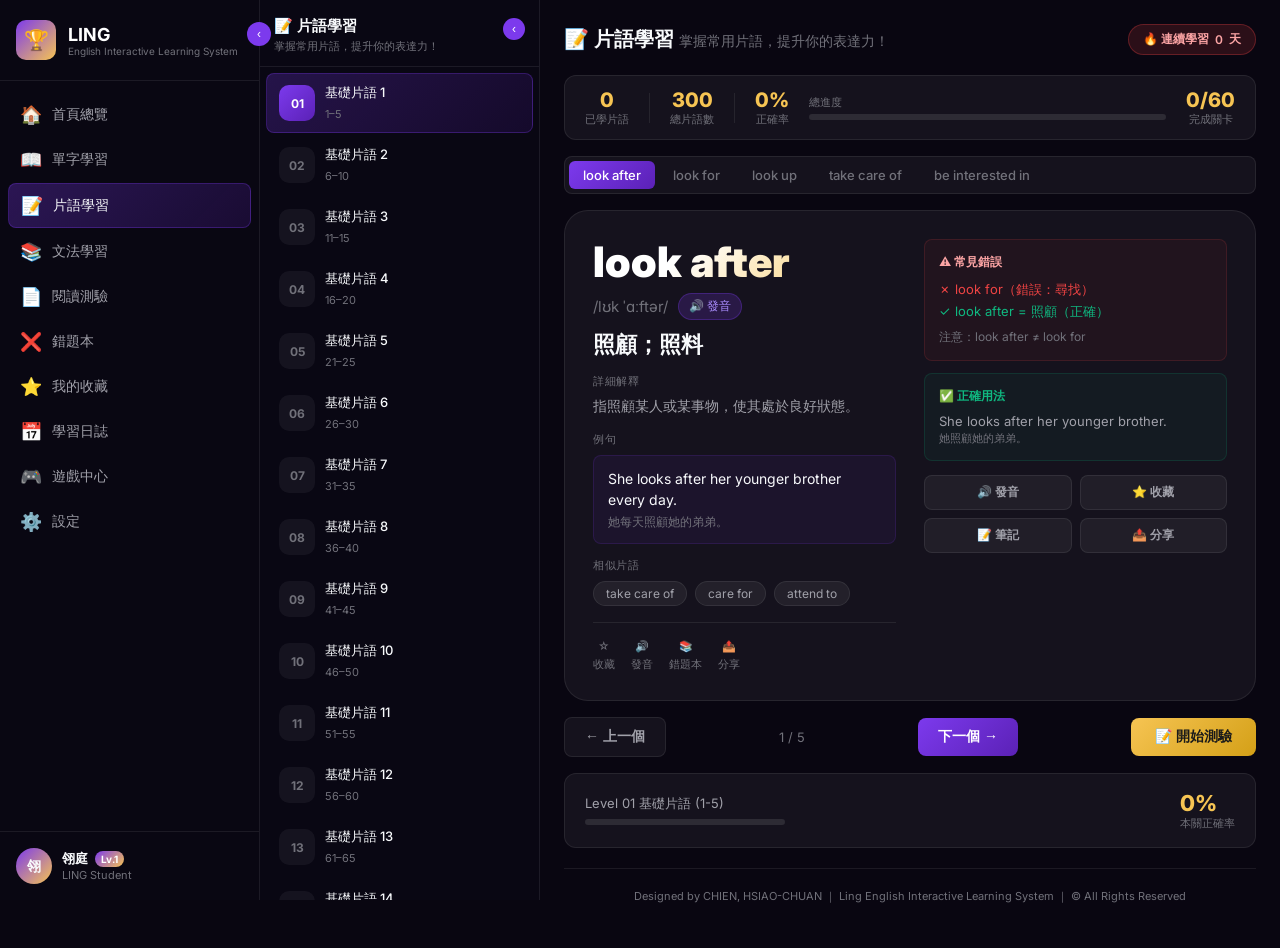
==== commit 9eec2970: "fix: unlock all 60 phrase levels by default, remove unlock button" ====
--- a/pages/phrases.html
+++ b/pages/phrases.html
@@ -186,7 +186,7 @@
     <div class="level-footer-right">
       <div class="pct" id="lf-pct">0%</div>
       <p>本關正確率</p>
-      <button class="btn btn-gold" style="margin-top:8px;font-size:12px" onclick="unlockNext()">🔓 解鎖 Level 02</button>
+      
     </div>
   </div>
   <div class="footer" style="margin-top:20px">Designed by CHIEN, HSIAO-CHUAN ｜ Ling English Interactive Learning System ｜ © All Rights Reserved</div>
@@ -631,12 +631,12 @@
 });
 
 function renderLevelList(){
-  const lp = levelProgress;
+  const lp = (Storage.load('ling_phrase_progress') || {}).levelProgress || {};
   const list = document.getElementById('level-list');
   list.innerHTML='';
   for(let i=1;i<=60;i++){
     const done = lp[i]?.done;
-    const locked = i>1 && !lp[i-1]?.done;
+    const locked = false;
     const active = i===currentLevel;
     const el=document.createElement('div');
     el.className=`level-item ${active?'active':''} ${done?'done':''} ${locked?'locked':''}`;
